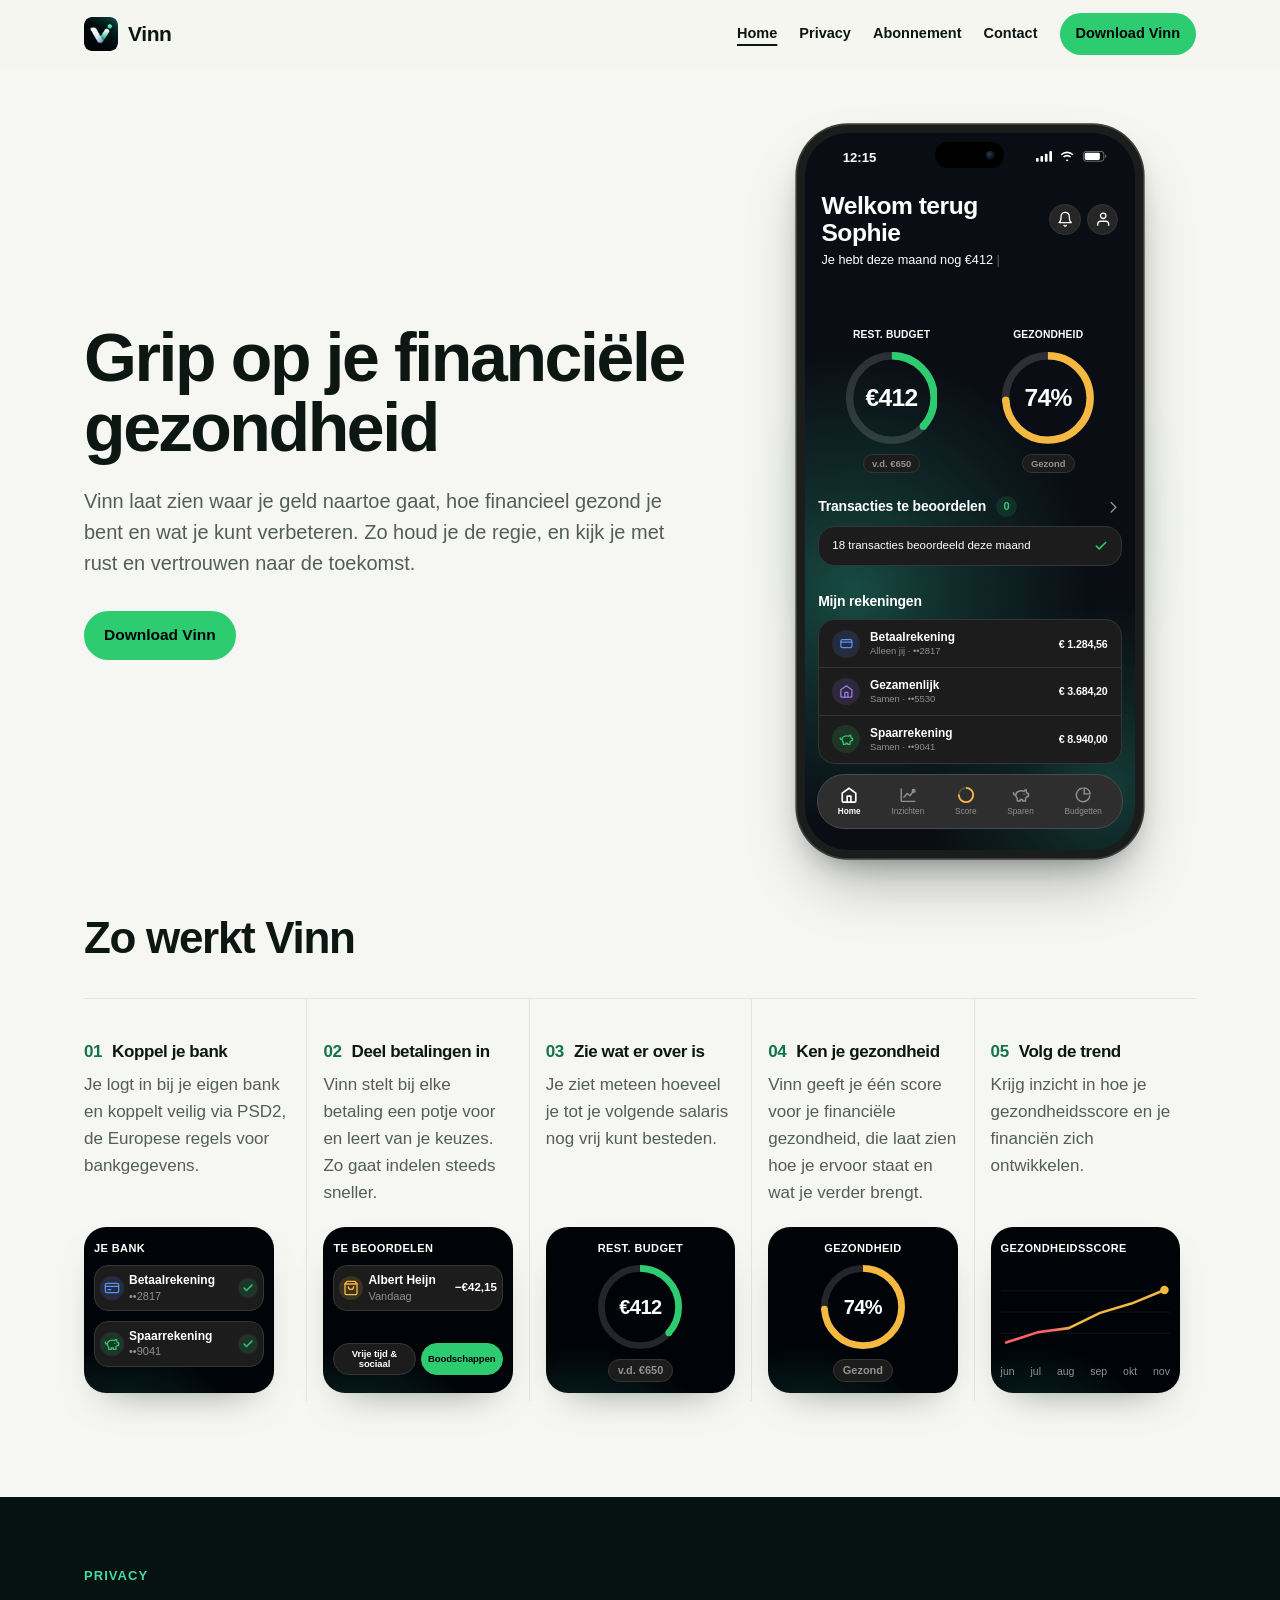
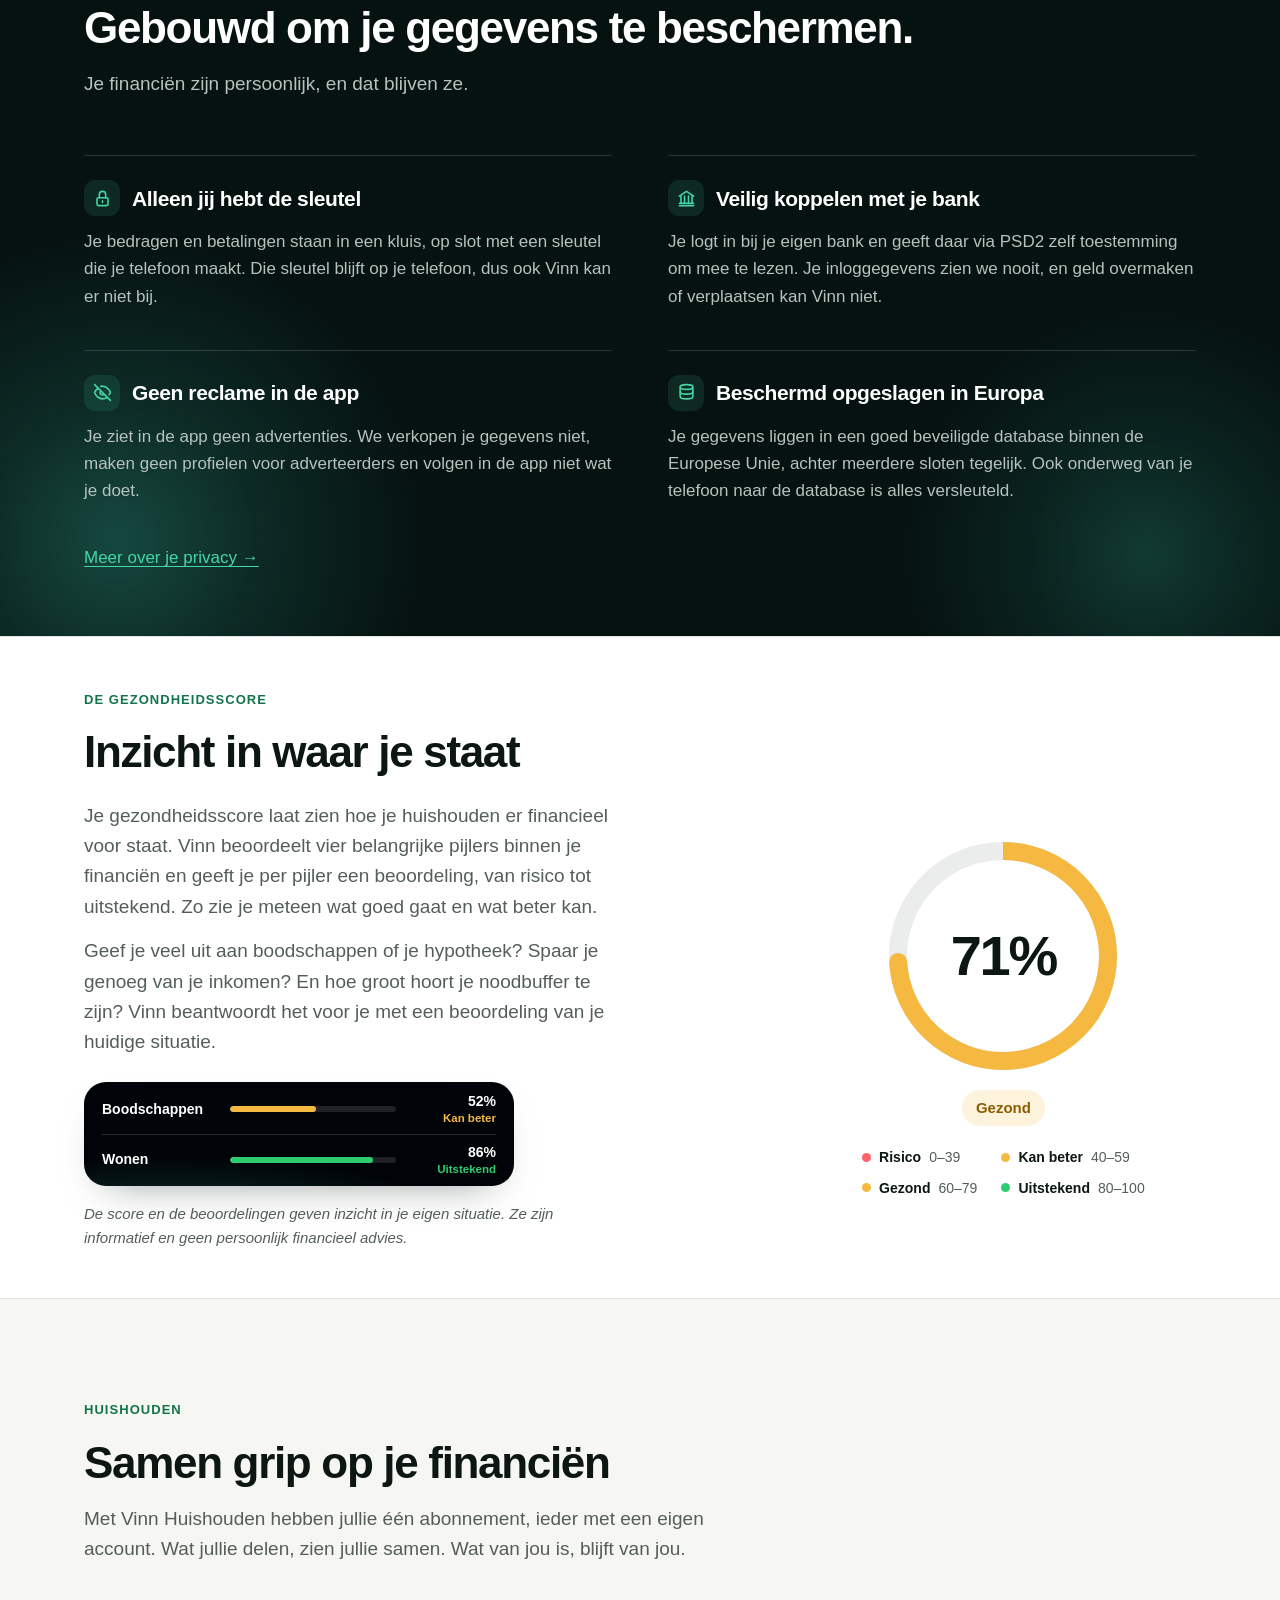
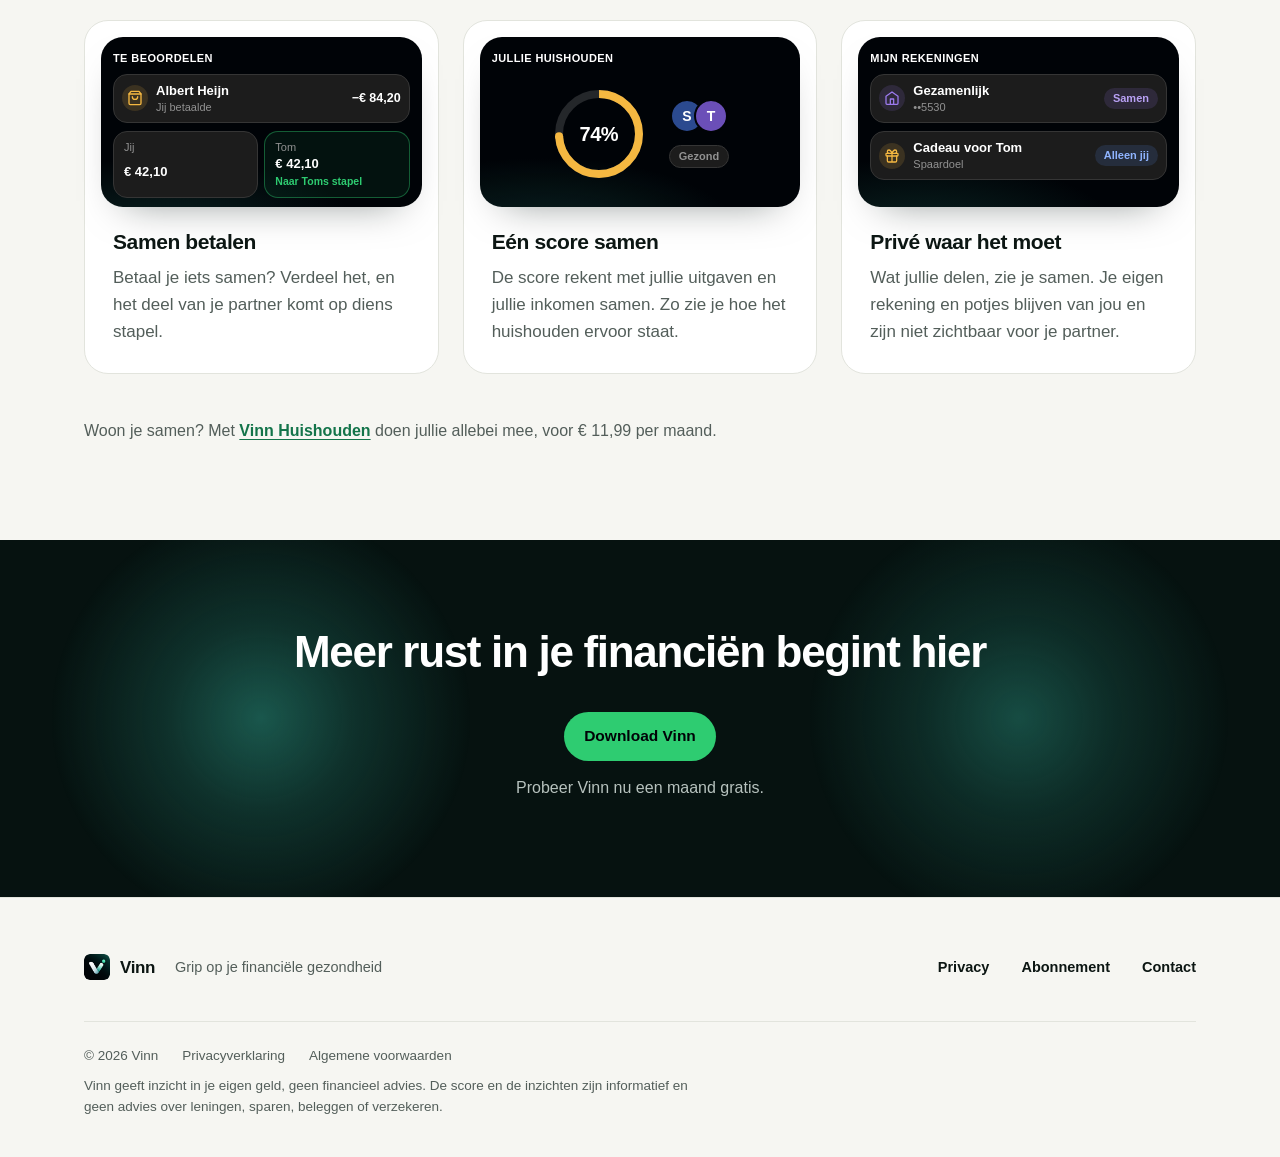
==== index.html @ 14339a65 "Abonnement: geen Voor jezelf meer; Met Vinn verwerkt in de punten eronder, alleen Met Vinn Huishoude" ====
<!doctype html>
<html lang="nl">
  <head>
    <meta charset="utf-8" />
    <meta name="viewport" content="width=device-width, initial-scale=1" />
    <title>Vinn – Financiële gezondheid</title>
    <meta
      name="description"
      content="Vinn leest je betalingen in, helpt je ze in te delen en geeft je huishouden een score van 0 tot 100."
    />
    <meta name="theme-color" content="#f6f6f2" />
    <link rel="icon" href="favicon.ico" sizes="48x48" />
    <link rel="icon" type="image/png" sizes="64x64" href="favicon.png" />
    <link rel="icon" type="image/png" sizes="192x192" href="favicon-rond-192.png" />
    <link rel="apple-touch-icon" href="icon.png" />
    <!-- Vóór de opmaak, zodat de kopbalk op de telefoon meteen goed staat (31-10-2026). -->
    <script>document.documentElement.classList.add('js');</script>
    <link rel="stylesheet" href="style.css?v=20261031ze" />
  </head>
  <body>
    <header class="kop">
      <div class="binnen">
        <a class="merk" href="index.html"><img src="favicon-192.png" alt="" />Vinn</a>
        <nav>
          <a href="index.html" aria-current="page">Home</a>
          <a href="veiligheid.html">Privacy</a>
          <a href="prijs.html">Abonnement</a>
          <a href="support.html">Contact</a>
          <a class="knop groen" href="prijs.html">Download<span class="breed"> Vinn</span></a>
          <button type="button" class="menuknop" aria-label="Menu" aria-expanded="false" aria-controls="uitklapmenu"><span></span><span></span><span></span></button>
        </nav>
      </div>
    </header>

    <main>
      <div class="opening">
        <div class="binnen">
          <div>
            <h1>Grip op je financiële gezondheid</h1>
            <p class="inleiding">
              Vinn laat zien waar je geld naartoe gaat, hoe financieel gezond je bent en wat je
              kunt verbeteren. Zo houd je de regie, en kijk je met rust en vertrouwen naar de
              toekomst.
            </p>
            <div class="knoppen">
              <!-- Naar Abonnement: daar kies je eerst, en opent de knop in de kaart het venster. -->
              <a class="knop groen" href="prijs.html">Download Vinn</a>
            </div>
          </div>

          <div class="toneel">
            <!-- Het startscherm van Vinn, nagemaakt met een verzonnen account. -->
            <div class="telefoon" role="img" aria-label="Het startscherm van Vinn, met voorbeeldbedragen">
              <div class="scherm" aria-hidden="true">
                <span class="gloed een"></span>
                <span class="gloed twee"></span>
                <div class="eiland"></div>
                <div class="statusbalk">
                  <span>12:15</span>
                  <span>
                    <svg viewBox="0 0 18 12"><g fill="#fff"><rect x="0" y="8" width="3" height="4" rx="1"/><rect x="5" y="5.5" width="3" height="6.5" rx="1"/><rect x="10" y="3" width="3" height="9" rx="1"/><rect x="15" y="0" width="3" height="12" rx="1"/></g></svg>
                    <svg viewBox="0 0 16 12"><path d="M8 2.5c2.3 0 4.4.9 6 2.4l1.2-1.3A10.4 10.4 0 0 0 8 .7 10.4 10.4 0 0 0 .8 3.6L2 4.9a8.6 8.6 0 0 1 6-2.4Zm0 3.6c1.3 0 2.5.5 3.4 1.3l1.2-1.3A6.7 6.7 0 0 0 8 4.3a6.7 6.7 0 0 0-4.6 1.8l1.2 1.3c.9-.8 2.1-1.3 3.4-1.3Zm0 3.5c-.6 0-1.2.2-1.6.6L8 11.8l1.6-1.6c-.4-.4-1-.6-1.6-.6Z" fill="#fff"/></svg>
                    <svg viewBox="0 0 27 12"><rect x=".5" y=".5" width="23" height="11" rx="3" fill="none" stroke="#ffffff73"/><rect x="2" y="2" width="17" height="8" rx="1.6" fill="#fff"/><path d="M25 4v4c.8-.3 1.3-1.1 1.3-2S25.8 4.3 25 4Z" fill="#ffffff73"/></svg>
                  </span>
                </div>

                <div class="app">
                  <div class="groet">
                    <h2>Welkom terug Sophie</h2>
                    <div class="rondknop">
                      <svg width="20" height="20" viewBox="0 0 24 24" fill="none" stroke="#fff" stroke-width="1.9" stroke-linecap="round" stroke-linejoin="round"><path d="M18 8a6 6 0 0 0-12 0c0 7-3 9-3 9h18s-3-2-3-9"/><path d="M13.7 21a2 2 0 0 1-3.4 0"/></svg>
                    </div>
                    <div class="rondknop">
                      <svg width="20" height="20" viewBox="0 0 24 24" fill="none" stroke="#fff" stroke-width="1.9" stroke-linecap="round" stroke-linejoin="round"><path d="M20 21v-2a4 4 0 0 0-4-4H8a4 4 0 0 0-4 4v2"/><circle cx="12" cy="7" r="4"/></svg>
                    </div>
                  </div>
                  <p class="groet-sub">
                    Je hebt deze maand nog €412 over van je vrij besteedbaar inkomen. Met 12 dagen
                    tot je nieuwe salaris is dat €34 per dag.
                  </p>

                  <div class="ringen">
                    <div class="ringvak">
                      <span class="kap">Rest. budget</span>
                      <div class="ring">
                        <svg width="112" height="112" viewBox="0 0 112 112"><circle cx="56" cy="56" r="51.5" fill="none" stroke="#ffffff24" stroke-width="9"/><circle cx="56" cy="56" r="51.5" fill="none" stroke="#2ECC71" stroke-width="9" stroke-linecap="butt" stroke-dasharray="118.4 400" transform="rotate(-90 56 56)"/><circle class="tip" cx="56" cy="56" r="51.5" fill="none" stroke="#2ECC71" stroke-width="9" stroke-linecap="round" stroke-dasharray="0 400" stroke-dashoffset="-118.4" transform="rotate(-90 56 56)"/></svg>
                        <span>€412</span>
                      </div>
                      <span class="pil">v.d. €650</span>
                    </div>
                    <div class="ringvak">
                      <span class="kap">Gezondheid</span>
                      <div class="ring">
                        <svg width="112" height="112" viewBox="0 0 112 112"><circle cx="56" cy="56" r="51.5" fill="none" stroke="#ffffff24" stroke-width="9"/><circle cx="56" cy="56" r="51.5" fill="none" stroke="#F5B841" stroke-width="9" stroke-linecap="butt" stroke-dasharray="239.5 400" transform="rotate(-90 56 56)"/><circle class="tip" cx="56" cy="56" r="51.5" fill="none" stroke="#F5B841" stroke-width="9" stroke-linecap="round" stroke-dasharray="0 400" stroke-dashoffset="-239.5" transform="rotate(-90 56 56)"/></svg>
                        <span>74%</span>
                      </div>
                      <span class="pil">Gezond</span>
                    </div>
                  </div>

                  <div class="blokkop">
                    Transacties te beoordelen <span class="teller">0</span>
                    <span class="vul"></span>
                    <svg width="20" height="20" viewBox="0 0 24 24" fill="none" stroke="#919191" stroke-width="2" stroke-linecap="round" stroke-linejoin="round"><path d="m9 5 7 7-7 7"/></svg>
                  </div>
                  <div class="appkaart zin">
                    18 transacties beoordeeld deze maand
                    <svg width="17" height="17" viewBox="0 0 24 24" fill="none" stroke="#2ECC71" stroke-width="2.6" stroke-linecap="round" stroke-linejoin="round"><path d="M20 6 9 17l-5-5"/></svg>
                  </div>

                  <div class="blokkop">Mijn rekeningen</div>
                  <div class="appkaart">
                    <div class="rekening">
                      <span class="ico" style="background: #5b92ff24">
                        <svg width="18" height="18" viewBox="0 0 24 24" fill="none" stroke="#5B92FF" stroke-width="2" stroke-linecap="round" stroke-linejoin="round"><rect x="3" y="6" width="18" height="13" rx="2.5"/><path d="M3 10h18"/></svg>
                      </span>
                      <span class="naam">Betaalrekening<small>Alleen jij · ••2817</small></span>
                      <b>€ 1.284,56</b>
                    </div>
                    <div class="rekening">
                      <span class="ico" style="background: #9d7bf024">
                        <svg width="18" height="18" viewBox="0 0 24 24" fill="none" stroke="#9D7BF0" stroke-width="2" stroke-linecap="round" stroke-linejoin="round"><path d="M3 9.5 12 3l9 6.5V20a1.5 1.5 0 0 1-1.5 1.5h-15A1.5 1.5 0 0 1 3 20z"/><path d="M9.5 21.5v-8h5v8"/></svg>
                      </span>
                      <span class="naam">Gezamenlijk<small>Samen · ••5530</small></span>
                      <b>€ 3.684,20</b>
                    </div>
                    <div class="rekening">
                      <span class="ico" style="background: #2ecc7124">
                        <svg width="18" height="18" viewBox="0 0 24 24" fill="none" stroke="#2ECC71" stroke-width="2" stroke-linecap="round" stroke-linejoin="round"><path d="M19 5c-1.5 0-2.8 1.4-3 2-3.5-1.5-11-.3-11 5 0 1.8 0 3 2 4.5V20h4v-2h3v2h4v-4c1-.5 1.7-1 2-2h2v-4h-2c0-1-.5-1.5-1-2V5z"/><path d="M2 9v1c0 1.1.9 2 2 2h1"/></svg>
                      </span>
                      <span class="naam">Spaarrekening<small>Samen · ••9041</small></span>
                      <b>€ 8.940,00</b>
                    </div>
                  </div>
                </div>

                <div class="tabbalk">
                  <span class="tab aan">
                    <svg width="22" height="22" viewBox="0 0 24 24" fill="none" stroke="#fff" stroke-width="2.2" stroke-linecap="round" stroke-linejoin="round"><path d="M3 9.5 12 3l9 6.5V20a1.5 1.5 0 0 1-1.5 1.5h-15A1.5 1.5 0 0 1 3 20z"/><path d="M9.5 21.5v-8h5v8"/></svg>
                    Home
                  </span>
                  <span class="tab">
                    <svg width="22" height="22" viewBox="0 0 24 24" fill="none" stroke="#919191" stroke-width="1.9" stroke-linecap="round" stroke-linejoin="round"><path d="M3 4v15.5a1 1 0 0 0 1 1h17"/><path d="m6.5 15 4.5-5 3.5 3 5-6.5"/><circle cx="19.5" cy="6.5" r="1.8"/></svg>
                    Inzichten
                  </span>
                  <span class="tab">
                    <svg width="22" height="22" viewBox="0 0 24 24"><circle cx="12" cy="12" r="9.5" fill="none" stroke="#919191" stroke-opacity=".35" stroke-width="2.4"/><circle cx="12" cy="12" r="9.5" fill="none" stroke="#F5B841" stroke-width="2.4" stroke-linecap="butt" stroke-dasharray="44.2 100" transform="rotate(-90 12 12)"/><circle class="tip" cx="12" cy="12" r="9.5" fill="none" stroke="#F5B841" stroke-width="2.4" stroke-linecap="round" stroke-dasharray="0 100" stroke-dashoffset="-44.2" transform="rotate(-90 12 12)"/></svg>
                    Score
                  </span>
                  <span class="tab">
                    <svg width="22" height="22" viewBox="0 0 24 24" fill="none" stroke="#919191" stroke-width="1.9" stroke-linecap="round" stroke-linejoin="round"><path d="M19 5c-1.5 0-2.8 1.4-3 2-3.5-1.5-11-.3-11 5 0 1.8 0 3 2 4.5V20h4v-2h3v2h4v-4c1-.5 1.7-1 2-2h2v-4h-2c0-1-.5-1.5-1-2V5z"/><path d="M2 9v1c0 1.1.9 2 2 2h1"/><path d="M16 11h.01"/></svg>
                    Sparen
                  </span>
                  <span class="tab">
                    <svg width="22" height="22" viewBox="0 0 24 24" fill="none" stroke="#919191" stroke-width="1.9" stroke-linecap="round" stroke-linejoin="round"><path d="M21 13.2A9 9 0 1 1 10.8 3"/><path d="M21.5 10.5A9.5 9.5 0 0 0 13.5 2.5v8z"/></svg>
                    Budgetten
                  </span>
                </div>
              </div>
            </div>
          </div>
        </div>
      </div>

      <section id="hoe">
        <div class="binnen">
          <div class="sectiekop">
            <h2>Zo werkt Vinn</h2>
          </div>
          <div class="stappen">
            <div class="stap">
              <h3><span class="nr">01</span>Koppel je bank</h3>
              <p>
                Je logt in bij je eigen bank en koppelt veilig via PSD2, de Europese regels voor
                bankgegevens.
              </p>
              <!-- Nagemaakt stukje van het koppelen: twee rekeningen die binnenkomen. -->
              <div class="mini" aria-hidden="true">
                <span class="mini-kop">Je bank</span>
                <div class="mini-betaling">
                  <span class="mini-ico" style="background: #5b92ff24"><svg width="16" height="16" viewBox="0 0 24 24" fill="none" stroke="#5B92FF" stroke-width="1.9" stroke-linecap="round" stroke-linejoin="round"><rect x="2" y="5" width="20" height="14" rx="2.5" /><path d="M2 9.5h20M6 14.5h4" /></svg></span>
                  <span class="mini-naam">Betaalrekening<small>••2817</small></span>
                  <span class="mini-status" title="Gekoppeld"><svg width="12" height="12" viewBox="0 0 24 24" fill="none" stroke="#2ECC71" stroke-width="3" stroke-linecap="round" stroke-linejoin="round"><path d="M20 6 9 17l-5-5" /></svg></span>
                </div>
                <div class="mini-betaling">
                  <span class="mini-ico" style="background: #2ecc7124"><svg width="16" height="16" viewBox="0 0 24 24" fill="none" stroke="#2ECC71" stroke-width="1.9" stroke-linecap="round" stroke-linejoin="round"><path d="M19 5c-1.5 0-2.8 1.4-3 2-3.5-1.5-11-.3-11 5 0 1.8 0 3 2 4.5V20h4v-2h3v2h4v-4c1-.5 1.7-1 2-2h2v-4h-2c0-1-.5-1.5-1-2V5z" /><path d="M2 9v1c0 1.1.9 2 2 2h1M16 11h.01" /></svg></span>
                  <span class="mini-naam">Spaarrekening<small>••9041</small></span>
                  <span class="mini-status" title="Gekoppeld"><svg width="12" height="12" viewBox="0 0 24 24" fill="none" stroke="#2ECC71" stroke-width="3" stroke-linecap="round" stroke-linejoin="round"><path d="M20 6 9 17l-5-5" /></svg></span>
                </div>
              </div>
            </div>
            <div class="stap">
              <h3><span class="nr">02</span>Deel betalingen in</h3>
              <p>
                Vinn stelt bij elke betaling een potje voor en leert van je keuzes. Zo gaat indelen
                steeds sneller.
              </p>
              <!-- Nagemaakt stukje van het beoordelen: een betaling met het voorgestelde potje. -->
              <div class="mini" aria-hidden="true">
                <span class="mini-kop">Te beoordelen</span>
                <div class="mini-betaling">
                  <span class="mini-ico" style="background: #f5b84124">
                    <svg width="16" height="16" viewBox="0 0 24 24" fill="none" stroke="#F5B841" stroke-width="2" stroke-linecap="round" stroke-linejoin="round"><path d="M6 2 3 6v14a2 2 0 0 0 2 2h14a2 2 0 0 0 2-2V6l-3-4z" /><path d="M3 6h18M16 10a4 4 0 0 1-8 0" /></svg>
                  </span>
                  <span class="mini-naam">Albert Heijn<small>Vandaag</small></span>
                  <b>−€42,15</b>
                </div>
                <div class="mini-potjes">
                  <span>Vrije tijd &amp; sociaal</span>
                  <span class="gekozen">Boodschappen</span>
                </div>
              </div>
            </div>
            <div class="stap">
              <h3><span class="nr">03</span>Zie wat er over is</h3>
              <p>
                Je ziet meteen hoeveel je tot je volgende salaris nog vrij kunt besteden.
              </p>
              <!-- Nagemaakt stukje van Home: het rondje met wat er deze maand over is. -->
              <div class="mini mini-midden" aria-hidden="true">
                <span class="mini-kop">Rest. budget</span>
                <div class="mini-ring">
                  <svg width="96" height="96" viewBox="0 0 112 112"><circle cx="56" cy="56" r="51.5" fill="none" stroke="#ffffff24" stroke-width="9" /><circle cx="56" cy="56" r="51.5" fill="none" stroke="#2ECC71" stroke-width="9" stroke-linecap="butt" stroke-dasharray="118.4 400" transform="rotate(-90 56 56)" /><circle class="tip" cx="56" cy="56" r="51.5" fill="none" stroke="#2ECC71" stroke-width="9" stroke-linecap="round" stroke-dasharray="0 400" stroke-dashoffset="-118.4" transform="rotate(-90 56 56)" /></svg>
                  <span>€412</span>
                </div>
                <span class="mini-pil">v.d. €650</span>
              </div>
            </div>
            <div class="stap">
              <h3><span class="nr">04</span>Ken je gezondheid</h3>
              <p>
                Vinn geeft je één score voor je financiële gezondheid, die laat zien hoe je ervoor
                staat en wat je verder brengt.
              </p>
              <!-- Nagemaakt stukje van Home: het rondje met de gezondheidsscore. -->
              <div class="mini mini-midden" aria-hidden="true">
                <span class="mini-kop">Gezondheid</span>
                <div class="mini-ring">
                  <svg width="96" height="96" viewBox="0 0 112 112"><circle cx="56" cy="56" r="51.5" fill="none" stroke="#ffffff24" stroke-width="9" /><circle cx="56" cy="56" r="51.5" fill="none" stroke="#F5B841" stroke-width="9" stroke-linecap="butt" stroke-dasharray="239.5 400" transform="rotate(-90 56 56)" /><circle class="tip" cx="56" cy="56" r="51.5" fill="none" stroke="#F5B841" stroke-width="9" stroke-linecap="round" stroke-dasharray="0 400" stroke-dashoffset="-239.5" transform="rotate(-90 56 56)" /></svg>
                  <span>74%</span>
                </div>
                <span class="mini-pil">Gezond</span>
              </div>
            </div>
            <div class="stap">
              <h3><span class="nr">05</span>Volg de trend</h3>
              <p>
                Krijg inzicht in hoe je gezondheidsscore en je financiën zich ontwikkelen.
              </p>
              <!-- Nagemaakt stukje van Inzichten: de score die maand na maand stijgt. -->
              <div class="mini" aria-hidden="true">
                <span class="mini-kop">Gezondheidsscore</span>
                <svg class="mini-lijn" viewBox="0 0 200 100" aria-hidden="true">
                  <!-- Rood (onder de 40) in juni en juli, vanaf augustus geel, zoals de kleuren van de score in de app. -->
                  <defs>
                    <linearGradient id="scorelijn" gradientUnits="userSpaceOnUse" x1="0" y1="0" x2="200" y2="0">
                      <stop offset="0" stop-color="#FF6369" />
                      <stop offset="0.3" stop-color="#FF6369" />
                      <stop offset="0.42" stop-color="#F5B841" />
                      <stop offset="1" stop-color="#F5B841" />
                    </linearGradient>
                  </defs>
                  <path d="M0 25H200M0 50H200M0 75H200" stroke="#ffffff14" stroke-width="1" />
                  <path d="M6 86 L43 74 L80 69 L117 51 L154 40 L193 24" fill="none" stroke="url(#scorelijn)" stroke-width="3" stroke-linecap="round" stroke-linejoin="round" />
                  <circle class="knipper" cx="193" cy="24" r="5" fill="#F5B841" />
                </svg>
                <div class="mini-maanden"><span>jun</span><span>jul</span><span>aug</span><span>sep</span><span>okt</span><span>nov</span></div>
              </div>
            </div>
          </div>
        </div>
      </section>

      <section class="donker" id="privacy">
        <span class="gloed band-een" aria-hidden="true"></span>
        <span class="gloed band-twee" aria-hidden="true"></span>
        <div class="binnen">
          <div class="sectiekop">
            <span class="label">Privacy</span>
            <h2>Gebouwd om je gegevens te beschermen.</h2>
            <p>Je financiën zijn persoonlijk, en dat blijven ze.</p>
          </div>
          <div class="beloftes">
            <div>
              <span class="icoon" aria-hidden="true"><svg width="22" height="22" viewBox="0 0 24 24" fill="none" stroke="currentColor" stroke-width="2" stroke-linecap="round" stroke-linejoin="round"><rect x="5" y="11" width="14" height="10" rx="2" /><path d="M8 11V7a4 4 0 0 1 8 0v4" /><path d="M12 15v2" /></svg></span>
              <h3>Alleen jij hebt de sleutel</h3>
              <p>
                Je bedragen en betalingen staan in een kluis, op slot met een sleutel die je
                telefoon maakt. Die sleutel blijft op je telefoon, dus ook Vinn kan er niet bij.
              </p>
              <p class="kort">Vinn kan je gegevens niet inzien.</p>
            </div>
            <div>
              <span class="icoon" aria-hidden="true"><svg width="22" height="22" viewBox="0 0 24 24" fill="none" stroke="currentColor" stroke-width="2" stroke-linecap="round" stroke-linejoin="round"><path d="m3 9 9-6 9 6" /><path d="M5 9v9M9.5 9v9M14.5 9v9M19 9v9" /><path d="M3 21h18M3 18h18" /></svg></span>
              <h3>Veilig koppelen met je bank</h3>
              <p>
                Je logt in bij je eigen bank en geeft daar via PSD2 zelf toestemming om mee te lezen.
                Je inloggegevens zien we nooit, en geld overmaken of verplaatsen kan Vinn niet.
              </p>
              <p class="kort">Alleen meelezen. Geld overmaken kan niet.</p>
            </div>
            <div>
              <span class="icoon" aria-hidden="true"><svg width="22" height="22" viewBox="0 0 24 24" fill="none" stroke="currentColor" stroke-width="2" stroke-linecap="round" stroke-linejoin="round"><path d="M9.9 4.24A9 9 0 0 1 12 4c7 0 10 8 10 8a13 13 0 0 1-1.67 2.68M6.61 6.61A13.5 13.5 0 0 0 2 12s3 8 10 8a9.7 9.7 0 0 0 5.39-1.61" /><path d="M14.12 14.12a3 3 0 1 1-4.24-4.24M2 2l20 20" /></svg></span>
              <h3>Geen reclame in de app</h3>
              <p>
                Je ziet in de app geen advertenties. We verkopen je gegevens niet, maken geen
                profielen voor adverteerders en volgen in de app niet wat je doet.
              </p>
              <p class="kort">We verkopen je gegevens niet.</p>
            </div>
            <div>
              <span class="icoon" aria-hidden="true"><svg width="22" height="22" viewBox="0 0 24 24" fill="none" stroke="currentColor" stroke-width="2" stroke-linecap="round" stroke-linejoin="round"><ellipse cx="12" cy="5" rx="8" ry="3" /><path d="M4 5v6c0 1.66 3.58 3 8 3s8-1.34 8-3V5" /><path d="M4 11v6c0 1.66 3.58 3 8 3s8-1.34 8-3v-6" /></svg></span>
              <h3>Beschermd <span class="niet-mobiel">opgeslagen </span>in Europa</h3>
              <p>
                Je gegevens liggen in een goed beveiligde database binnen de Europese Unie, achter
                meerdere sloten tegelijk. Ook onderweg van je telefoon naar de database is alles
                versleuteld.
              </p>
              <p class="kort">Versleuteld, achter meerdere sloten.</p>
            </div>
          </div>
          <p style="margin: 40px 0 0">
            <a href="veiligheid.html">Meer over je privacy →</a>
          </p>
        </div>
      </section>

      <section class="score" id="score">
        <div class="binnen tweeluik">
          <div class="sectiekop">
            <span class="label">De gezondheidsscore</span>
            <h2>Inzicht in waar je staat</h2>
            <p class="kort">
              Je gezondheidsscore laat zien hoe je huishouden er financieel voor staat. Vinn
              beoordeelt vier pijlers, van risico tot uitstekend.
            </p>
            <p class="lang">
              Je gezondheidsscore laat zien hoe je huishouden er financieel voor staat. Vinn
              beoordeelt vier belangrijke pijlers binnen je financiën en geeft je per pijler een
              beoordeling, van risico tot uitstekend. Zo zie je meteen wat goed gaat en wat beter
              kan.
            </p>
            <p class="lang">
              Geef je veel uit aan boodschappen of je hypotheek? Spaar je genoeg van je inkomen?
              En hoe groot hoort je noodbuffer te zijn? Vinn beantwoordt het voor je met een beoordeling
              van je huidige situatie.
            </p>
            <!-- Nagemaakt stukje van de app: twee uitgavenposten met hun eigen beoordeling. -->
            <div class="mini beoordeelkaart" aria-hidden="true">
              <div class="beoordeling">
                <span class="beoordeling-naam">Boodschappen</span>
                <span class="beoordeling-balk"><em style="width: 52%; background: #F5B841"></em></span>
                <span class="beoordeling-cijfer"><b>52%</b><small style="color: #F5B841">Kan beter</small></span>
              </div>
              <div class="beoordeling">
                <span class="beoordeling-naam">Wonen</span>
                <span class="beoordeling-balk"><em style="width: 86%; background: #2ECC71"></em></span>
                <span class="beoordeling-cijfer"><b>86%</b><small style="color: #2ECC71">Uitstekend</small></span>
              </div>
            </div>
            <p class="kanttekening kort">
              De score is informatief en geen persoonlijk financieel advies.
            </p>
            <p class="kanttekening lang">
              De score en de beoordelingen geven inzicht in je eigen situatie. Ze zijn informatief
              en geen persoonlijk financieel advies.
            </p>
          </div>
          <div class="schaal" role="img" aria-label="Een score van 74 van de 100: gezond">
            <div class="scorering">
              <svg viewBox="0 0 240 240" aria-hidden="true">
                <circle class="spoor" cx="120" cy="120" r="105" />
                <circle class="boog" cx="120" cy="120" r="105" transform="rotate(-90 120 120)" />
                <circle class="boog tip" cx="120" cy="120" r="105" transform="rotate(-90 120 120)" />
              </svg>
              <span class="ringgetal"><b>74</b>%</span>
            </div>
            <span class="ringlabel">Gezond</span>
            <ul class="banden" aria-label="Wat de score betekent">
              <li><i style="background: var(--rood)"></i>Risico <span>0–39</span></li>
              <li><i style="background: var(--amber)"></i>Kan beter <span>40–59</span></li>
              <li><i style="background: var(--amber)"></i>Gezond <span>60–79</span></li>
              <li><i style="background: var(--groen-licht)"></i>Uitstekend <span>80–100</span></li>
            </ul>
          </div>
        </div>
      </section>

      <section id="samen">
        <div class="binnen">
          <div class="sectiekop">
            <span class="label">Huishouden</span>
            <h2>Samen grip op je financiën</h2>
            <p>
              Met Vinn Huishouden hebben jullie één abonnement, ieder met een eigen account.<span class="niet-mobiel"> Wat
              jullie delen, zien jullie samen. Wat van jou is, blijft van jou.</span>
            </p>
          </div>
          <div class="samen-raster">
            <div class="zij met-mini">
              <!-- Nagemaakt: een betaling die je deels voor je partner deed. -->
              <div class="mini" aria-hidden="true">
                <span class="mini-kop">Te beoordelen</span>
                  <div class="mini-betaling">
                    <span class="mini-ico" style="background: #f5b84124"><svg width="16" height="16" viewBox="0 0 24 24" fill="none" stroke="#F5B841" stroke-width="2" stroke-linecap="round" stroke-linejoin="round"><path d="M6 2 3 6v14a2 2 0 0 0 2 2h14a2 2 0 0 0 2-2V6l-3-4z" /><path d="M3 6h18M16 10a4 4 0 0 1-8 0" /></svg></span>
                    <span class="mini-naam">Albert Heijn<small>Jij betaalde</small></span>
                    <b>−€ 84,20</b>
                  </div>
                <div class="verdeling">
                  <span><i>Jij</i><b>€ 42,10</b></span>
                  <span class="ander"><i>Tom</i><b>€ 42,10</b><small>Naar Toms stapel</small></span>
                </div>
              </div>
              <h3>Samen betalen</h3>
              <p>
                Betaal je iets samen? Verdeel het, en het deel van je partner komt op diens stapel.
              </p>
            </div>
            <div class="zij met-mini">
              <!-- Nagemaakt: de score van het huishouden, met de maanden en het inkomen van allebei. -->
              <div class="mini samenscore" aria-hidden="true">
                <span class="mini-kop">Jullie huishouden</span>
                <div class="samenscore-rij">
                  <div class="mini-ring">
                    <svg width="96" height="96" viewBox="0 0 96 96"><circle cx="48" cy="48" r="40" fill="none" stroke="#ffffff24" stroke-width="8" /><circle cx="48" cy="48" r="40" fill="none" stroke="#F5B841" stroke-width="8" stroke-linecap="butt" stroke-dasharray="186.0 251.3" transform="rotate(-90 48 48)" /><circle cx="48" cy="48" r="40" fill="none" stroke="#F5B841" stroke-width="8" stroke-linecap="round" stroke-dasharray="0 251.3" stroke-dashoffset="-186.0" transform="rotate(-90 48 48)" /></svg>
                    <span>74%</span>
                  </div>
                  <div class="samenscore-rechts">
                    <div class="avatars"><span>S</span><span>T</span></div>
                    <span class="mini-pil">Gezond</span>
                  </div>
                </div>
              </div>
              <h3>Eén score samen</h3>
              <p>
                De score rekent met jullie uitgaven en jullie inkomen samen. Zo zie je hoe het
                huishouden ervoor staat.
              </p>
            </div>
            <div class="zij met-mini">
              <!-- Nagemaakt: wat gedeeld is en wat van jou alleen. -->
              <div class="mini" aria-hidden="true">
                <span class="mini-kop">Mijn rekeningen</span>
                  <div class="mini-betaling">
                    <span class="mini-ico" style="background: #9d7bf024"><svg width="16" height="16" viewBox="0 0 24 24" fill="none" stroke="#9D7BF0" stroke-width="1.9" stroke-linecap="round" stroke-linejoin="round"><path d="M3 9.5 12 3l9 6.5V20a1.5 1.5 0 0 1-1.5 1.5h-15A1.5 1.5 0 0 1 3 20z" /><path d="M9.5 21.5v-8h5v8" /></svg></span>
                    <span class="mini-naam">Gezamenlijk<small>••5530</small></span>
                    <span class="deeltag samen">Samen</span>
                  </div>
                  <div class="mini-betaling">
                    <span class="mini-ico" style="background: #f5b84124"><svg width="16" height="16" viewBox="0 0 24 24" fill="none" stroke="#F5B841" stroke-width="1.9" stroke-linecap="round" stroke-linejoin="round"><rect x="3" y="8" width="18" height="4" rx="1" /><path d="M12 8v13M19 12v7a2 2 0 0 1-2 2H7a2 2 0 0 1-2-2v-7M7.5 8a2.5 2.5 0 0 1 0-5C10 3 12 8 12 8s2-5 4.5-5a2.5 2.5 0 0 1 0 5" /></svg></span>
                    <span class="mini-naam">Cadeau voor Tom<small>Spaardoel</small></span>
                    <span class="deeltag alleen">Alleen jij</span>
                  </div>
              </div>
              <h3>Privé waar het moet</h3>
              <p>
                Wat jullie delen, zie je samen. Je eigen rekening en potjes blijven van jou en zijn
                niet zichtbaar voor je partner.
              </p>
            </div>
          </div>
          <p class="verder">
            Woon je samen? Met <a href="prijs.html?abonnement=huishouden">Vinn Huishouden</a> doen jullie allebei mee,
            voor € 11,99 per maand.
          </p>
        </div>
      </section>

      <!-- Afsluiting: wie tot hier las, kan meteen beginnen. -->
      <section class="slot donker">
        <span class="gloed band-een" aria-hidden="true"></span>
        <span class="gloed band-twee" aria-hidden="true"></span>
        <div class="binnen">
          <h2>Meer rust in je financiën begint hier</h2>
          <a class="knop groen" href="prijs.html">Download Vinn</a>
          <p class="onder-knop">Probeer Vinn nu een maand gratis.</p>
        </div>
      </section>

    </main>

    <footer class="voet">
      <div class="binnen voet-boven">
        <div class="voet-merk">
          <span class="merk"><img src="favicon-192.png" alt="" />Vinn</span>
          <span>Grip op je financiële gezondheid</span>
          <!-- Zodra de app in de App Store staat: hier de officiële knop "Download in de App
               Store" van Apple, met de link naar Vinn. -->
        </div>
        <nav aria-label="Voet">
          <a href="veiligheid.html">Privacy</a>
          <a href="prijs.html">Abonnement</a>
          <a href="support.html">Contact</a>
        </nav>
      </div>
      <div class="binnen voet-onder">
        <div class="voet-gegevens">
          <span>© 2026 Vinn</span>
          <!-- Wettelijk verplicht zodra Vinn bij de KvK staat ingeschreven: de bedrijfsnaam, het
               KvK-nummer en de vestigingsplaats (en het btw-nummer). Vervangen vóór de livegang. -->
          <a href="privacy.html">Privacyverklaring</a>
          <a href="voorwaarden.html">Algemene voorwaarden</a>
          <a href="#" data-cookie-instellingen>Cookie-instellingen</a>
        </div>
        <p class="voetnoot">
          Vinn geeft inzicht in je eigen geld, geen financieel advies. De score en de inzichten
          zijn informatief en geen advies over leningen, sparen, beleggen of verzekeren.
        </p>
      </div>
    </footer>


    <script>
      // De telefoon bovenaan gaat open zoals de app: de begroeting typt zich uit, en de twee
      // rondjes lopen vol. De snelheden van de app (TypedText: 30 ms per teken, de tweede regel
      // na de eerste plus 280 ms; ProgressRing: 900 ms, ease-out). De tweede regel staat in de
      // app op 17 ms, maar op een telefoon kost elke stap meer dan dat; 30 ms ziet er hetzelfde
      // uit (Wouter, 26-10-2026: "minder snel, zelfde snelheid als de app"). De rest van
      // de regel staat er al onzichtbaar, zodat er niets verspringt terwijl hij typt.
      const app = document.querySelector('.telefoon .app');
      if (app && !matchMedia('(prefers-reduced-motion: reduce)').matches) {
        // Op het ritme van het scherm (requestAnimationFrame) en niet met een timer per teken
        // (31-10-2026, Wouter: "niet helemaal soepel"). Een rij timers loopt op een telefoon uit:
        // gemeten met een vertraagde processor gemiddeld 38 in plaats van 30 ms per teken, en
        // soms een gat van bijna 300 ms. Nu rekent elk beeld uit hoeveel tekens er op dit moment
        // horen te staan, en wordt de tekst alleen aangeraakt als dat aantal verandert.
        const typ = (el, snelheid, wacht) => {
          const tekst = el.textContent.replace(/\s+/g, ' ').trim();
          el.innerHTML = '<span></span><span class="cursor">|</span><span class="nog"></span>';
          const [klaar, cursor, nog] = el.children;
          nog.textContent = tekst;
          cursor.hidden = true;
          let getoond = 0;
          let start = null;
          const beeld = (nu) => {
            if (start === null) start = nu + wacht;
            const n = Math.max(0, Math.min(tekst.length, Math.floor((nu - start) / snelheid) + 1));
            if (n !== getoond) {
              getoond = n;
              klaar.textContent = tekst.slice(0, n);
              nog.textContent = tekst.slice(n);
              cursor.hidden = n === 0 || n >= tekst.length;
            }
            if (n < tekst.length) requestAnimationFrame(beeld);
          };
          requestAnimationFrame(beeld);
        };
        const kop = app.querySelector('.groet h2');
        const sub = app.querySelector('.groet-sub');
        const begin = 450;
        if (kop) typ(kop, 30, begin);
        if (sub && kop) typ(sub, 30, begin + kop.textContent.trim().length * 30 + 280);

        const bogen = [...app.querySelectorAll('.ring circle[stroke-dasharray]:not(.tip)')];
        const tips = bogen.map((boog) => boog.nextElementSibling);
        const doelen = bogen.map((boog) => parseFloat(boog.getAttribute('stroke-dasharray')));
        [...bogen, ...tips].forEach((boog) => (boog.style.opacity = '0'));
        setTimeout(() => {
          const start = performance.now();
          const teken = (nu) => {
            // Het tijdstempel van het eerste beeld kan net vóór \`start\` liggen; een negatieve
            // waarde gaf een ongeldige streep, en dan tekent de browser een vol rondje.
            const t = Math.min(Math.max((nu - start) / 900, 0), 1);
            const v = 1 - Math.pow(1 - t, 3);
            bogen.forEach((boog, i) => {
              const lengte = (doelen[i] * v).toFixed(1);
              boog.style.opacity = '1';
              boog.setAttribute('stroke-dasharray', `${lengte} 400`);
              tips[i].style.opacity = '1';
              tips[i].setAttribute('stroke-dashoffset', `-${lengte}`);
            });
            if (t < 1) requestAnimationFrame(teken);
          };
          requestAnimationFrame(teken);
        }, begin);
      }

      // De scorering draait van 0 naar 74% zodra hij in beeld komt. Zonder script, of met
      // "beweging verminderen", staat hij meteen op 74%.
      const schaal = document.querySelector('.schaal');
      const getal = schaal && schaal.querySelector('.ringgetal b');
      const rustig = matchMedia('(prefers-reduced-motion: reduce)').matches;
      if (schaal && getal && 'IntersectionObserver' in window && !rustig) {
        const doel = 74;
        const duur = 1600;
        schaal.classList.add('wacht');
        getal.textContent = '0';
        const kijker = new IntersectionObserver(
          (items) => {
            if (!items.some((item) => item.isIntersecting)) return;
            kijker.disconnect();
            requestAnimationFrame(() => schaal.classList.remove('wacht'));
            const start = performance.now();
            const stap = (nu) => {
              const t = Math.min(1, (nu - start) / duur);
              const zacht = 1 - Math.pow(1 - t, 3);
              getal.textContent = String(Math.round(doel * zacht));
              if (t < 1) requestAnimationFrame(stap);
            };
            requestAnimationFrame(stap);
          },
          { threshold: 0.5 },
        );
        kijker.observe(schaal);
      }

      const kop = document.querySelector('.kop');
      const zet = () => kop.classList.toggle('gescrold', window.scrollY > 8);
      addEventListener('scroll', zet, { passive: true });
      zet();

      // Elke pagina begint bovenaan, ook als de browser of het voorbeeld de vorige plek onthoudt
      // (Wouter, 27-10-2026). scrollIntoView schuift ook een omringend venster mee.
      if ('scrollRestoration' in history) history.scrollRestoration = 'manual';
      addEventListener('pageshow', () => {
        if (!location.hash) document.documentElement.scrollIntoView({ block: 'start', behavior: 'instant' });
      });
    </script>
    <script src="veeg.js?v=20261031m"></script>
    <script src="menu.js?v=20261031o"></script>
    <script src="cookies.js"></script>
    <!-- Bezoekers tellen zonder cookies en zonder IP-adressen (GoatCounter, 28-10-2026). -->
    <script data-goatcounter="https://meetvinn.goatcounter.com/count" async src="https://gc.zgo.at/count.js"></script>
  </body>
</html>
---- style.css ----
:root {
  --bg: #f6f6f2;
  --vlak: #ffffff;
  --vlak-zacht: #eeefe9;
  --rand: #e2e4dd;
  --tekst: #0c1613;
  --zacht: #535e5a;
  --inkt: #061210;
  --inkt-vlak: #0e1c19;
  --groen: #13744a;
  --groen-licht: #2ecc71;
  --mint: #44d6a5;
  --rood: #ff6369;
  --amber: #f5b841;
  --breed: 1160px;
  --smal: 780px;
  color-scheme: light;
}

* {
  box-sizing: border-box;
}

html {
  scroll-behavior: smooth;
}

body {
  margin: 0;
  overflow-x: hidden;
  background: var(--bg);
  color: var(--tekst);
  font-family: -apple-system, BlinkMacSystemFont, 'Segoe UI', Roboto, Helvetica, Arial, sans-serif;
  font-size: 17px;
  line-height: 1.6;
  -webkit-text-size-adjust: 100%;
  -webkit-font-smoothing: antialiased;
}

a {
  color: var(--groen);
  text-underline-offset: 3px;
}

.binnen {
  max-width: var(--breed);
  margin: 0 auto;
  padding: 0 24px;
}

/* ---------- Kop ---------- */

.kop {
  position: sticky;
  top: 0;
  z-index: 10;
  background: color-mix(in srgb, var(--bg) 86%, transparent);
  backdrop-filter: saturate(160%) blur(14px);
  -webkit-backdrop-filter: saturate(160%) blur(14px);
  border-bottom: 1px solid transparent;
}

.kop.gescrold {
  border-bottom-color: var(--rand);
}

.kop .binnen {
  display: flex;
  align-items: center;
  height: 68px;
  gap: 28px;
}

.merk {
  display: flex;
  align-items: center;
  gap: 10px;
  color: var(--tekst);
  text-decoration: none;
  font-weight: 750;
  font-size: 21px;
  letter-spacing: -0.4px;
}

.merk img {
  width: 34px;
  height: 34px;
  border-radius: 22.5%;
}

.kop nav {
  display: flex;
  align-items: center;
  gap: 22px;
  margin-left: auto;
  font-size: 14.5px;
}

/* Zelfde dikte en grootte als de links onderaan de pagina (Wouter, 26-10-2026). */
.kop nav a {
  color: var(--tekst);
  text-decoration: none;
  font-weight: 600;
}

.kop nav a:hover {
  opacity: 0.7;
}

/* De downloadknop in de menubalk is een link, maar geen tabje. */
.kop nav a.knop {
  font-weight: 650;
  color: #000307;
  opacity: 1;
}

/* Alle tabjes zwart; het tabje van de pagina waar je bent, krijgt een streepje eronder. */
.kop nav a[aria-current='page'] {
  text-decoration: underline;
  text-decoration-thickness: 2px;
  text-underline-offset: 6px;
}

.knop {
  display: inline-flex;
  align-items: center;
  gap: 8px;
  padding: 12px 20px;
  border-radius: 999px;
  background: var(--inkt);
  color: #fff;
  font-weight: 650;
  font-size: 15.5px;
  text-decoration: none;
  transition: transform 0.15s ease;
}

button.knop {
  border: 0;
  font: inherit;
  font-weight: 650;
  font-size: 15.5px;
  cursor: pointer;
}

.knop:focus-visible {
  outline: 3px solid var(--groen-licht);
  outline-offset: 3px;
}

.knop:hover {
  transform: translateY(-1px);
}

/* Het groen van de app (theme.green), met donkere tekst zoals op de groene knoppen daar. */
.knop.groen {
  background: #2ecc71;
  color: #000307;
}

.knop.licht {
  background: transparent;
  color: var(--tekst);
  box-shadow: inset 0 0 0 1.5px var(--rand);
}

.kop .knop {
  padding: 9px 16px;
  font-size: 14.5px;
  white-space: nowrap;
  /* "Vinn" is een los stuk, zodat het op de telefoon kan wegvallen. Een spatie aan het begin
     van zo'n stuk telt niet mee, dus de woordafstand komt van .breed zelf. */
  gap: 0;
}

.kop .breed {
  margin-left: 0.28em;
}

/* ---------- Opening ---------- */

/* Alleen opzij afsnijden: naar beneden mag de schaduw van de telefoon doorlopen over
   "Zo werkt Vinn" heen, in plaats van recht afgekapt te worden. */
.opening {
  position: relative;
  padding: 56px 0 48px;
  overflow-x: clip;
  overflow-y: visible;
}


.opening .binnen {
  display: grid;
  grid-template-columns: minmax(0, 1.15fr) minmax(0, 0.85fr);
  align-items: center;
  gap: 48px;
}

.label {
  display: inline-block;
  font-size: 13px;
  font-weight: 700;
  letter-spacing: 0.08em;
  text-transform: uppercase;
  color: var(--groen);
  margin-bottom: 18px;
}

h1 {
  font-size: clamp(40px, 5.6vw, 68px);
  line-height: 1.02;
  letter-spacing: -0.035em;
  font-weight: 780;
  margin: 0 0 24px;
}

/* De groene stip uit het logo, als punt achter de kop; iets groener dan in icon.png,
   zodat hij op de lichte achtergrond niet naar mint neigt. */
.stip {
  display: inline-block;
  width: 0.2em;
  height: 0.2em;
  margin-left: 0.07em;
  border-radius: 50%;
  background: linear-gradient(180deg, #24d865, #14a849);
  box-shadow: 0 0 0.18em #14a84955;
}

.inleiding {
  font-size: 20px;
  line-height: 1.55;
  color: var(--zacht);
  max-width: 34em;
  margin: 0 0 32px;
}

.knoppen {
  display: flex;
  flex-wrap: wrap;
  gap: 12px;
}

.kleintje {
  font-size: 14px;
  color: var(--zacht);
  margin-top: 18px;
}

.toneel {
  position: relative;
  display: flex;
  justify-content: center;
}

.toneel::before {
  content: '';
  position: absolute;
  inset: 8% -20% 0;
  background: radial-gradient(closest-side, #44d6a533, transparent 70%);
  z-index: 0;
}

/* ---------- Telefoon (nagemaakt startscherm, nepaccount) ---------- */

.telefoon {
  position: relative;
  z-index: 1;
  zoom: 0.82;
  /* iPhone 18 Pro (31-10-2026): een scherm van 402 × 874 punten, plus de rand van 10. Was
     390 × 844, de maat van een oudere iPhone. */
  width: 422px;
  padding: 10px;
  border-radius: 62px;
  background: #1a1d1c;
  box-shadow:
    0 0 0 2px #3a3f3d,
    0 40px 80px -20px #06121055,
    0 18px 36px -18px #06121066;
}

.scherm {
  position: relative;
  height: 874px;
  border-radius: 52px;
  overflow: hidden;
  color: #fff;
  background: #0a0e14;
  font-size: 15px;
  line-height: 1.35;
}

/* De twee groene gloeden die in de app langzaam over de onderkant bewegen (Achtergrond.tsx):
   dezelfde plekken, banen en snelheid (41 en 57 seconden). Rustig is het punt. */
.gloed {
  position: absolute;
  border-radius: 50%;
  background: radial-gradient(
    closest-side,
    rgb(27 91 80 / var(--d)),
    rgb(27 91 80 / calc(var(--d) * 0.45)) 45%,
    rgb(27 91 80 / 0)
  );
  will-change: transform;
}

.gloed.een {
  --d: 0.8;
  width: 585px;
  height: 585px;
  left: -234px;
  top: 265px;
  animation: gloed-een 20s ease-in-out infinite alternate;
}

.gloed.twee {
  --d: 0.6;
  width: 450px;
  height: 450px;
  left: 145px;
  top: 568px;
  animation: gloed-twee 28s ease-in-out infinite alternate;
}

@keyframes gloed-een {
  to {
    transform: translate(293px, 152px);
  }
}

@keyframes gloed-twee {
  to {
    transform: translate(-332px, -186px);
  }
}

@media (prefers-reduced-motion: reduce) {
  .gloed {
    animation: none;
  }
}

.statusbalk,
.app {
  position: relative;
  z-index: 1;
}

/* Het Dynamic Island, zoals op de iPhone 18 Pro: ongeveer twee derde zo breed als eerder
   (volgens uitgelekte maten 13,5 in plaats van 20,8 mm), met de cameralens rechts. Was zwart op
   een bijna zwart scherm en daardoor op een telefoon niet te zien (Wouter, 31-10-2026); het
   scherm heeft nu de achtergrond van de app (#0A0E14), waar het eiland zichtbaar tegen afsteekt. */
.eiland {
  position: absolute;
  z-index: 3;
  top: 11px;
  left: 50%;
  width: 84px;
  height: 32px;
  margin-left: -42px;
  border-radius: 16px;
  background: #000;
}

.eiland::after {
  content: '';
  position: absolute;
  top: 50%;
  right: 11px;
  width: 11px;
  height: 11px;
  margin-top: -5.5px;
  border-radius: 50%;
  background: radial-gradient(circle at 35% 35%, #2b3a55 0, #121a28 45%, #05070b 75%);
}

.statusbalk {
  display: flex;
  justify-content: space-between;
  align-items: center;
  height: 54px;
  padding: 6px 34px 0 46px;
  font-weight: 650;
  font-size: 16px;
}

.statusbalk svg {
  height: 13px;
  margin-left: 6px;
}

.app {
  padding: 18px 16px 0;
}

.groet {
  display: flex;
  align-items: center;
  gap: 8px;
  padding: 0 4px;
}

.groet h2 {
  font-size: 30px;
  font-weight: 700;
  letter-spacing: -0.6px;
  margin: 0;
  flex: 1;
}

.rondknop {
  position: relative;
  width: 38px;
  height: 38px;
  border-radius: 50%;
  background: #262626;
  border: 0.5px solid #353535;
  display: grid;
  place-items: center;
}

.groet-sub {
  margin: 6px 4px 22px;
  font-size: 15.5px;
  line-height: 22px;
}

.ringen {
  display: flex;
  gap: 12px;
  margin-bottom: 22px;
}

.ringvak {
  flex: 1;
  display: flex;
  flex-direction: column;
  align-items: center;
  padding: 6px 0;
}

.ringvak .kap {
  font-size: 12.5px;
  font-weight: 600;
  letter-spacing: 0.2px;
  text-transform: uppercase;
}

.ring {
  position: relative;
  width: 112px;
  height: 112px;
  margin: 12px 0;
}

.ring span {
  position: absolute;
  inset: 0;
  display: grid;
  place-items: center;
  font-size: 30px;
  font-weight: 700;
  letter-spacing: -0.8px;
}

.pil {
  height: 24px;
  padding: 0 10px;
  border-radius: 999px;
  background: #1c1c1c;
  border: 0.5px solid #353535;
  color: #919191;
  font-size: 11.5px;
  font-weight: 700;
  display: grid;
  place-items: center;
}

.blokkop {
  display: flex;
  align-items: center;
  gap: 8px;
  font-size: 17px;
  font-weight: 700;
  letter-spacing: -0.2px;
  margin: 0 0 10px;
}

.teller {
  min-width: 26px;
  height: 26px;
  padding: 0 8px;
  border-radius: 13px;
  background: #2ecc711f;
  color: var(--groen-licht);
  font-size: 13.5px;
  display: grid;
  place-items: center;
}

.blokkop .vul {
  flex: 1;
}

.appkaart {
  background: #1c1c1c;
  border: 0.5px solid #353535;
  border-radius: 20px;
  margin-bottom: 32px;
}

.appkaart.zin {
  display: flex;
  align-items: center;
  justify-content: space-between;
  padding: 14px 16px;
  font-size: 14px;
}

.rekening {
  display: flex;
  align-items: center;
  gap: 12px;
  padding: 11px 16px;
}

.rekening + .rekening {
  border-top: 0.5px solid #353535;
}

.rekening .ico {
  width: 34px;
  height: 34px;
  border-radius: 50%;
  display: grid;
  place-items: center;
}

.rekening .naam {
  flex: 1;
  font-size: 14.5px;
  font-weight: 600;
}

.rekening .naam small {
  display: block;
  font-size: 11.5px;
  font-weight: 400;
  color: #919191;
}

.rekening b {
  font-size: 13px;
  letter-spacing: -0.2px;
}

.tabbalk {
  position: absolute;
  z-index: 2;
  left: 14px;
  right: 14px;
  bottom: 26px;
  height: 66px;
  border-radius: 33px;
  background: #2e2e2e;
  border: 0.5px solid #4a4a4a;
  display: flex;
  align-items: center;
  justify-content: space-around;
  padding: 0 6px;
}

.tab {
  display: flex;
  flex-direction: column;
  align-items: center;
  gap: 3px;
  font-size: 10px;
  color: #919191;
  font-weight: 500;
}

.tab.aan {
  color: #fff;
  font-weight: 700;
}

/* ---------- Venster met de QR-code ---------- */

.qrvenster {
  width: min(360px, calc(100% - 32px));
  padding: 36px 28px 32px;
  border: 0;
  border-radius: 28px;
  background: var(--vlak);
  color: var(--tekst);
  text-align: center;
  box-shadow: 0 30px 80px -20px #06121066;
}

.qrvenster::backdrop {
  background: #06121066;
  backdrop-filter: blur(4px);
}

.qrvenster h2 {
  font-size: 24px;
  letter-spacing: -0.4px;
  margin: 14px 0 6px;
}

.qrvenster p {
  margin: 0 0 22px;
  color: var(--zacht);
  font-size: 15.5px;
  line-height: 1.5;
}

.qrlogo {
  width: 56px;
  height: 56px;
  border-radius: 22.5%;
}

/* Wat je koos op de pagina Prijzen. */
.qrvenster .qrkeuze {
  display: grid;
  gap: 2px;
  margin: 4px auto 14px;
  padding: 10px 16px;
  border-radius: 14px;
  background: #2ecc711a;
  color: var(--tekst);
  text-align: center;
}

.qrkeuze strong {
  font-size: 15.5px;
}

.qrkeuze span {
  color: var(--zacht);
  font-size: 14px;
}

.qrkeuze[hidden] {
  display: none;
}

.qrcode {
  width: 200px;
  aspect-ratio: 1;
  max-width: 100%;
  margin: 0 auto;
  border: 2px dashed var(--rand);
  border-radius: 18px;
  display: grid;
  place-items: center;
  color: var(--zacht);
  font-size: 14px;
  font-weight: 600;
}

.sluit {
  position: absolute;
  top: 14px;
  right: 14px;
  width: 36px;
  height: 36px;
  border: 0;
  border-radius: 50%;
  background: var(--vlak-zacht);
  color: var(--tekst);
  display: grid;
  place-items: center;
  cursor: pointer;
}

/* ---------- Secties ---------- */

section {
  padding: 96px 0;
}

.sectiekop {
  max-width: 640px;
  margin-bottom: 56px;
}

h2 {
  font-size: clamp(30px, 3.6vw, 44px);
  line-height: 1.1;
  letter-spacing: -0.03em;
  font-weight: 760;
  margin: 0 0 16px;
}

.sectiekop p {
  font-size: 19px;
  color: var(--zacht);
  margin: 0;
}

.sectiekop p.kanttekening {
  font-size: 15px;
  font-style: italic;
  margin-top: 16px;
}

/* Direct onder de opening: minder lucht tussen de intro en dit blok. */
section#hoe {
  padding-top: 8px;
}

#hoe .sectiekop {
  margin-bottom: 36px;
}

/* Elke stap is drie rijen (kopje met nummer, tekst, kaartje) die over de stappen heen
   gelijk lopen, zodat de kaartjes op dezelfde hoogte staan, ook bij ongelijke teksten. */
.stappen {
  display: grid;
  grid-template-columns: repeat(5, minmax(0, 1fr));
  grid-auto-rows: auto;
  gap: 0;
  border-top: 1px solid var(--rand);
}

.stap {
  display: grid;
  grid-row: span 3;
  grid-template-rows: subgrid;
  align-content: start;
  row-gap: 0;
  padding: 32px 16px 8px 0;
}

.stap + .stap {
  padding-left: 16px;
  border-left: 1px solid var(--rand);
}

/* Kleine nagemaakte stukjes van de app boven de stappen, in de kleuren van de app. */

/* Elk kaartje precies zo breed als zijn kolom, niet breder: zonder `min-width: 0` duwde een
   lange winkelnaam het kaartje van stap 2 over de scheidslijn (31-10-2026). */
.stap .mini {
  min-width: 0;
}

/* De eerste stap van een rij heeft links geen ruimte, de rest wel; met dezelfde ruimte
   rechts worden alle kaartjes even breed (31-10-2026, Wouter). */
@media (min-width: 1181px) {
  .stap:first-child .mini {
    margin-right: 16px;
  }
}

/* In een smalle kolom iets compacter, zodat "Albert Heijn" en "Betaalrekening" er helemaal
   in passen in plaats van met puntjes. */
@media (min-width: 901px) {
  .stap .mini {
    padding-left: 10px;
    padding-right: 10px;
  }

  .stap .mini-betaling {
    gap: 5px;
    padding: 7px 5px;
  }

  .stap .mini-ico {
    width: 24px;
    height: 24px;
  }

  .stap .mini-naam {
    font-size: 12px;
  }

  .stap .mini b {
    font-size: 11.5px;
  }
}
.mini {
  display: flex;
  flex-direction: column;
  gap: 10px;
  height: 166px;
  margin-top: 20px;
  align-self: end;
  padding: 14px 12px;
  border-radius: 22px;
  background:
    radial-gradient(90% 70% at 20% 120%, #1b5b5066, transparent 70%),
    #000307;
  color: #fff;
  font-size: 13px;
  line-height: 1.3;
  box-shadow: 0 18px 40px -24px #06121080;
}

.mini-kop {
  font-size: 11px;
  font-weight: 700;
  letter-spacing: 0.4px;
  text-transform: uppercase;
  color: #fff;
}

.mini-betaling {
  display: flex;
  align-items: center;
  gap: 8px;
  padding: 8px;
  border-radius: 14px;
  background: #1c1c1c;
  border: 0.5px solid #353535;
}

.mini-ico {
  width: 26px;
  height: 26px;
  border-radius: 50%;
  display: grid;
  place-items: center;
  flex: none;
}

.mini-naam {
  flex: 1;
  min-width: 0;
  font-weight: 600;
  white-space: nowrap;
  overflow: hidden;
  text-overflow: ellipsis;
}

.mini-naam small {
  display: block;
  font-size: 11px;
  font-weight: 400;
  color: #919191;
}

.mini b {
  font-size: 12.5px;
  white-space: nowrap;
  font-variant-numeric: tabular-nums;
}

/* Twee per rij, even breed en even hoog, zoals de potjes bij het beoordelen in de app. */
.mini-potjes {
  display: grid;
  grid-template-columns: repeat(2, minmax(0, 1fr));
  gap: 5px;
  /* Onderaan in het vlakje, met wat lucht onder de betaling. */
  margin-top: auto;
  margin-bottom: 4px;
}

.mini-potjes span {
  display: grid;
  place-items: center;
  height: 32px;
  padding: 0 2px;
  border-radius: 999px;
  background: #1c1c1c;
  border: 0.5px solid #353535;
  /* Klein genoeg dat "Boodschappen" er helemaal in past; anders valt hij rechts af en staat
     hij niet in het midden. */
  font-size: 9.5px;
  font-weight: 700;
  letter-spacing: -0.1px;
  line-height: 1.05;
  text-align: center;
  /* Met vijf stappen naast elkaar is een kolom smal: een lange naam mag dan over twee regels. */
  white-space: normal;
  overflow: hidden;
}

.mini-potjes .gekozen {
  background: #2ecc71;
  border-color: #2ecc71;
  color: #000307;
}

.mini-status {
  display: grid;
  place-items: center;
  flex: none;
  width: 20px;
  height: 20px;
  border-radius: 50%;
  background: #2ecc7124;
}

.mini-midden {
  align-items: center;
}

/* Zoals op Home in de app: het label midden boven het rondje. */
.mini-midden .mini-kop {
  align-self: center;
}

.mini-ring {
  position: relative;
  width: 84px;
  height: 84px;
}

.mini-ring svg {
  width: 100%;
  height: 100%;
}

.mini-ring span {
  position: absolute;
  inset: 0;
  display: grid;
  place-items: center;
  font-size: 20px;
  font-weight: 700;
  letter-spacing: -0.5px;
}

.mini-pil {
  padding: 3px 9px;
  border-radius: 999px;
  background: #1c1c1c;
  border: 0.5px solid #353535;
  color: #919191;
  font-size: 11px;
  font-weight: 700;
}

/* Vult de ruimte tussen kop en maanden; zonder vaste hoogte, zodat de lijn niet platgedrukt wordt. */
.mini-lijn {
  display: block;
  width: 100%;
  flex: 1;
  min-height: 0;
}

.mini-maanden {
  display: flex;
  justify-content: space-between;
  margin-top: -4px;
  font-size: 10.5px;
  color: #919191;
}

/* Het nummer voor het kopje van de stap. */
/* Elke titel op één regel. Met vijf stappen naast elkaar is een kolom smal, dus daar iets
   kleiner (Wouter, 26-10-2026). */
.stap h3 {
  white-space: nowrap;
}

@media (min-width: 1181px) {
  .stap h3 {
    font-size: 17px;
  }
}

.stap .nr {
  margin-right: 10px;
  color: var(--groen);
  font-variant-numeric: tabular-nums;
}

h3 {
  font-size: 21px;
  letter-spacing: -0.4px;
  line-height: 1.25;
  margin: 10px 0 8px;
}

.stap p,
.zij p {
  color: var(--zacht);
  margin: 0;
}

/* Score: tekst links, de scorering rechts */

.score {
  background: var(--vlak);
  border-top: 1px solid var(--rand);
  border-bottom: 1px solid var(--rand);
}

.tweeluik {
  display: grid;
  grid-template-columns: 1fr 1fr;
  gap: 72px;
  align-items: center;
}

.tweeluik .sectiekop {
  margin-bottom: 0;
}

/* De titel van de score op één regel en even groot als de andere sectiekoppen (Wouter,
   26-10-2026): daarom is de tekstkolom breder dan die met de ring. Op de telefoon mag hij weer
   over twee regels. */
@media (min-width: 901px) {
  .score .tweeluik {
    grid-template-columns: minmax(0, 1.7fr) minmax(0, 1fr);
  }
}

/* De kolom is breed voor de titel; de alinea's eronder houden een prettige regellengte. */
.score .sectiekop p {
  max-width: 540px;
}

@media (min-width: 901px) {
  .score h2 {
    white-space: nowrap;
  }
}

/* De ring staat los op de achtergrond van de sectie, zonder eigen vlak. */
.schaal {
  display: flex;
  flex-direction: column;
  align-items: center;
  gap: 18px;
  padding: 16px 0;
}

.scorering {
  position: relative;
  width: min(240px, 100%);
  aspect-ratio: 1;
}

.scorering svg {
  display: block;
  width: 100%;
  height: 100%;
}

.scorering circle {
  fill: none;
  stroke-width: 18;
}

.spoor {
  stroke: #0c161314;
}

/* Omtrek 2 × π × 105 = 659,73; 74% gevuld laat 26% open: 171,53. */
/* Zoals in de app (ProgressRing): de boog begint recht, en alleen de tip is rond. Die tip is
   een streepje van lengte nul met een ronde kop, op dezelfde plek als het eind van de boog. */
.boog {
  stroke: var(--amber);
  stroke-linecap: butt;
  stroke-dasharray: 659.73;
  stroke-dashoffset: 171.53;
  transition: stroke-dashoffset 1.6s cubic-bezier(0.22, 0.7, 0.2, 1);
}

.boog.tip {
  stroke-linecap: round;
  stroke-dasharray: 0 659.73;
}

.schaal.wacht .boog {
  stroke-dashoffset: 659.73;
}

.schaal.wacht .boog.tip {
  opacity: 0;
}

.ringgetal {
  position: absolute;
  inset: 0;
  display: flex;
  align-items: center;
  justify-content: center;
  font-size: 56px;
  font-weight: 760;
  letter-spacing: -0.04em;
  font-variant-numeric: tabular-nums;
}

/* De vier niveaus van de score, zoals de app ze noemt en kleurt. */
.banden {
  list-style: none;
  margin: 6px 0 0;
  padding: 0;
  display: grid;
  grid-template-columns: repeat(2, auto);
  gap: 8px 24px;
  font-size: 14px;
  font-weight: 600;
  color: var(--tekst);
}

.banden li {
  display: flex;
  align-items: center;
  gap: 8px;
  white-space: nowrap;
}

.banden i {
  width: 9px;
  height: 9px;
  border-radius: 50%;
}

.banden span {
  color: var(--zacht);
  font-weight: 500;
  font-variant-numeric: tabular-nums;
}

/* Het kaartje met een volgende stap, onder de tekst van de score. */
.mini.stapkaart {
  height: auto;
  max-width: 400px;
  margin-top: 28px;
}

.stapkaart .mini-naam {
  white-space: normal;
}

.punten {
  flex: none;
  padding: 4px 10px;
  border-radius: 999px;
  background: #2ecc71;
  color: #000307;
  font-size: 12px;
  font-weight: 700;
}

.ringlabel {
  padding: 6px 14px;
  border-radius: 999px;
  background: #f5b8412e;
  color: #8a5d00;
  font-size: 15px;
  font-weight: 700;
}

/* Samen of alleen */

.zijen {
  display: grid;
  grid-template-columns: repeat(2, 1fr);
  gap: 24px;
}

.zij {
  background: var(--vlak);
  border: 1px solid var(--rand);
  border-radius: 24px;
  padding: 36px;
}

.zij h3 {
  margin-top: 0;
}

/* Privacy: donkere band */

.donker {
  position: relative;
  overflow: hidden;
  background: var(--inkt);
  color: #fff;
}

/* Minder hoog dan de andere secties: de lucht boven "Privacy" was te veel. */
section.donker {
  padding: 64px 0;
}

.donker .binnen {
  position: relative;
  z-index: 1;
}

/* De titel past hier op één regel; de gewone sectiekop is smaller. */
.donker .sectiekop {
  max-width: 920px;
}

/* Dezelfde twee gloeden als in de app, over de onderkant van het blok. Breedte en baan in vw,
   omdat het blok zo breed is als het scherm. */
.gloed.band-een {
  --d: 0.75;
  width: min(620px, 60vw);
  aspect-ratio: 1;
  left: -15vw;
  top: 45%;
  animation: band-een 41s ease-in-out infinite alternate;
}

.gloed.band-twee {
  --d: 0.55;
  width: min(500px, 50vw);
  aspect-ratio: 1;
  left: 70vw;
  top: 55%;
  animation: band-twee 57s ease-in-out infinite alternate;
}

@keyframes band-een {
  to {
    transform: translate(75vw, 40px);
  }
}

@keyframes band-twee {
  to {
    transform: translate(-70vw, -50px);
  }
}

.donker .label {
  color: var(--mint);
}

.donker p {
  color: #b7c2be;
}

.donker a {
  color: var(--mint);
}

.beloftes {
  display: grid;
  grid-template-columns: repeat(2, minmax(0, 1fr));
  gap: 40px 56px;
  margin-top: 44px;
}

.beloftes div {
  border-top: 1px solid #ffffff26;
  padding-top: 24px;
}

/* Icoon en kopje op één regel; de tekst eronder over de volle breedte. */
.beloftes > div {
  display: grid;
  grid-template-columns: auto minmax(0, 1fr);
  align-items: center;
  align-content: start;
  column-gap: 12px;
}

.beloftes > div > p {
  grid-column: 1 / -1;
  margin-top: 12px;
  max-width: 34em;
}

.beloftes .icoon {
  display: grid;
  place-items: center;
  width: 36px;
  height: 36px;
  border-radius: 11px;
  background: #44d6a51f;
  color: var(--mint);
}

.beloftes .icoon svg {
  width: 19px;
  height: 19px;
}

/* Zonder marge onder de titel: die schoof hem een paar pixels boven het midden van het
   icoon. */
.beloftes h3 {
  color: #fff;
  margin: 0;
  line-height: 1.2;
}

.beloftes p {
  margin: 0;
}

/* De korte zin is er alleen voor de tegels op de telefoon. */
.beloftes .kort {
  display: none;
}

/* Afsluiter */

.afsluiter {
  text-align: center;
}

.afsluiter h2 {
  max-width: 16em;
  margin: 0 auto 16px;
}

.afsluiter p {
  color: var(--zacht);
  font-size: 19px;
  margin: 0 auto 32px;
  max-width: 30em;
}

.afsluiter .knoppen {
  justify-content: center;
}

/* ---------- Voet ---------- */

.voet {
  border-top: 1px solid var(--rand);
  padding: 56px 0 40px;
  font-size: 14.5px;
  color: var(--zacht);
}

/* Boven: Vinn met de slogan links, de links rechts op één regel. */
.voet-boven {
  display: flex;
  flex-wrap: wrap;
  align-items: center;
  justify-content: space-between;
  gap: 24px 48px;
}

.voet-merk {
  display: flex;
  align-items: center;
  flex-wrap: wrap;
  gap: 8px 20px;
}

.voet-boven nav {
  display: flex;
  flex-wrap: wrap;
  gap: 10px 32px;
  font-weight: 600;
}

.voet-boven nav a {
  color: var(--tekst);
}

/* Het logo in de voet is geen link (Wouter, 26-10-2026); de naam in dezelfde kleur als in de
   kopbalk (31-10-2026). */
.voet .merk {
  font-size: 17px;
  color: var(--tekst);
}

.voet .merk img {
  width: 26px;
  height: 26px;
}

.voet a {
  color: var(--zacht);
  text-decoration: none;
}

.voet a:hover {
  color: var(--tekst);
}

/* Onderaan, onder een dunne lijn: copyright, bedrijfsgegevens en de kanttekening. */
.voet-onder {
  position: relative;
  margin-top: 40px;
  padding-top: 24px;
  font-size: 13.5px;
}

/* De lijn zo breed als de inhoud, niet over de zijmarge van .binnen heen. */
.voet-onder::before {
  content: '';
  position: absolute;
  top: 0;
  left: 24px;
  right: 24px;
  border-top: 1px solid var(--rand);
}

/* Onder de lijn: copyright, bedrijfsgegevens en de juridische links op één regel. */
.voet-gegevens {
  display: flex;
  flex-wrap: wrap;
  gap: 6px 24px;
  margin-bottom: 10px;
}

.voet-kvk {
  color: var(--zacht);
  font-style: italic;
}

.voetnoot {
  margin: 4px 0 0;
  font-size: 13.5px;
  line-height: 1.5;
  max-width: 46em;
}

/* ---------- Tekstpagina's (privacy, support) ---------- */

.artikel {
  max-width: var(--smal);
  margin: 0 auto;
  padding: 56px 24px 96px;
}

.artikel h1 {
  font-size: clamp(36px, 4.6vw, 52px);
  margin-bottom: 12px;
}

.artikel h2 {
  font-size: 26px;
  letter-spacing: -0.5px;
  margin: 48px 0 10px;
}

.artikel h3 {
  font-size: 18px;
  margin: 28px 0 6px;
}

.artikel p,
.artikel li {
  color: var(--zacht);
}

.artikel strong {
  color: var(--tekst);
}

.ondertitel {
  font-size: 20px;
  color: var(--zacht);
  margin: 0 0 32px;
}

.datum {
  font-size: 14.5px;
  color: var(--zacht);
  margin: 0 0 32px;
}

/* Prijzen (27-10-2026): een keuze per maand of per jaar, twee kaarten waarvan Huishouden opvalt,
   wat bij allebei zit, en de vragen inklapbaar. */
/* De laatste overtuiging, boven de keuze (Wouter, 27-10-2026). */
.prijs-titel {
  margin: 0 0 40px;
  font-size: clamp(32px, 4.6vw, 52px);
}

section.prijs-keuze {
  padding: 64px 0 8px;
}

/* Prijzen in het midden (Wouter, 27-10-2026): de opening, de keuze, de kaarten, wat bij allebei
   zit en de vragen staan gecentreerd; de tekst in de kaarten en bij de punten blijft links. */
.prijs-pagina .sectiekop,
.prijs-keuze .binnen {
  text-align: center;
}

.prijs-pagina .sectiekop {
  margin-left: auto;
  margin-right: auto;
}

.prijs-kaarten,
.prijs-pagina .lijstpunten,
.vragen {
  margin-left: auto;
  margin-right: auto;
  text-align: left;
}

.prijs-pagina .lijstpunten {
  max-width: 1000px;
}

.periode {
  display: inline-flex;
  gap: 4px;
  padding: 4px;
  margin-bottom: 28px;
  border-radius: 999px;
  border: 1px solid var(--rand);
  background: var(--vlak-zacht);
}

.periode button {
  display: inline-flex;
  align-items: center;
  gap: 8px;
  padding: 9px 18px;
  border: 0;
  border-radius: 999px;
  background: transparent;
  color: var(--zacht);
  font: inherit;
  font-size: 15px;
  font-weight: 650;
  white-space: nowrap;
  cursor: pointer;
}

.periode button[aria-pressed='true'] {
  background: var(--vlak);
  color: var(--tekst);
  box-shadow: 0 1px 2px #06121014, 0 4px 12px -6px #0612102e;
}

.periode .poppetje {
  display: inline-grid;
  color: var(--groen);
}

.prijs-kaarten {
  display: grid;
  grid-template-columns: repeat(2, minmax(0, 1fr));
  gap: 16px;
  max-width: 880px;
}

.prijs-kaarten[data-product='vinn'] .huishouden,
.prijs-kaarten[data-product='huishouden'] .vinn {
  display: none;
}

.prijskaart {
  position: relative;
  display: flex;
  flex-direction: column;
  padding: 28px;
  border: 1px solid var(--rand);
  border-radius: 24px;
  background: var(--vlak);
}

/* Per jaar worden de kaarten donker, met de groene gloeden van de app (Wouter, 27-10-2026).
   De gloeden zitten in een eigen laag die de hoeken volgt, zodat het label "per persoon" boven
   de kaart uit mag steken. */
.prijskaart {
  transition: background-color 0.4s ease, border-color 0.4s ease, color 0.4s ease;
}

.prijskaart > * {
  z-index: 1;
}

.kaart-gloeden {
  position: absolute;
  inset: 0;
  z-index: 0;
  overflow: hidden;
  border-radius: inherit;
  opacity: 0;
  transition: opacity 0.5s ease;
}

.gloed.kaart-een {
  --d: 0.95;
  width: 300px;
  height: 300px;
  left: -110px;
  top: -90px;
  animation: kaart-een 26s ease-in-out infinite alternate;
}

.gloed.kaart-twee {
  --d: 0.8;
  width: 260px;
  height: 260px;
  right: -100px;
  bottom: -90px;
  animation: kaart-twee 33s ease-in-out infinite alternate;
}

@keyframes kaart-een {
  50% {
    transform: translate(140px, 160px);
  }
  100% {
    transform: translate(60px, 300px);
  }
}

@keyframes kaart-twee {
  50% {
    transform: translate(-150px, -130px);
  }
  100% {
    transform: translate(-50px, -280px);
  }
}

@media (prefers-reduced-motion: reduce) {
  .gloed.kaart-een,
  .gloed.kaart-twee {
    animation: none;
  }
}

/* Jaarlijks: altijd donker, met de groene gloeden van de app, en zonder groene rand. */
.jaarkaart .kaart-gloeden {
  opacity: 1;
}

.prijskaart.jaarkaart {
  border-color: #ffffff1f;
  background: var(--inkt);
  color: #fff;
}

.prijskaart.jaarkaart .prijskop h2,
.prijskaart.jaarkaart .bedrag {
  color: #fff;
}

.prijskaart.jaarkaart .prijskop p,
.prijskaart.jaarkaart .onder {
  color: #b7c2be;
}

.prijskaart.jaarkaart .wat {
  border-top-color: #ffffff1f;
}

.prijskaart.jaarkaart .wat li {
  color: #e6ece9;
}

.per-persoon {
  position: absolute;
  top: -14px;
  right: 24px;
  padding: 5px 12px;
  border-radius: 999px;
  background: #2ecc71;
  color: #000307;
  font-size: 13px;
  font-weight: 700;
}

.prijskop h2 {
  margin: 0;
  font-size: 22px;
}

.prijskop p {
  margin: 0;
  color: var(--zacht);
  font-size: 15px;
}

.bedrag {
  margin: 24px 0 2px;
  color: var(--tekst);
  font-size: 17px;
}

/* Gewone, niet even brede cijfers: met tabelcijfers kreeg elke 1 de breedte van een 8, en
   stond € 11,99 zichtbaar uit elkaar. */
.bedrag b {
  font-size: 44px;
  letter-spacing: -0.03em;
  font-variant-numeric: proportional-nums;
}

.prijskaart .onder {
  margin: 0 0 20px;
  color: var(--zacht);
  font-size: 15px;
}

.prijskaart .wat {
  flex: 1;
  align-content: start;
}

.prijskaart .knop {
  align-self: flex-start;
}

section.prijs-beide {
  padding: 48px 0 24px;
}

/* Onder de twee kaarten: wat je bij Vinn of Vinn Huishouden krijgt, één keer, in twee kolommen
   (31-10-2026, Wouter). Het kopje boven de zes punten en hun korte zinnen zijn alleen voor de
   telefoon (zie het telefoonblok). */
.prijs-samen {
  grid-column: 1 / -1;
  padding: 24px 28px;
  border: 1px solid var(--rand);
  border-radius: 24px;
  background: var(--vlak);
}

.samen-kop {
  margin: 0 0 16px;
  font-size: 18px;
}

.prijs-samen .wat {
  grid-template-columns: repeat(2, minmax(0, 1fr));
  gap: 10px 32px;
  margin: 0;
  padding: 0;
  border-top: 0;
}

@media (max-width: 760px) {
  .prijs-samen .wat {
    grid-template-columns: 1fr;
  }
}

.prijs-pagina .alleen-mobiel,
.prijs-beide .lijstpunt p.kort,
.prijs-beide .lijstpunt h3 .kort {
  display: none;
}

.lijstpunten.drie {
  grid-template-columns: repeat(3, minmax(0, 1fr));
}

section.prijs-vragen {
  padding-top: 48px;
}

/* Contact (27-10-2026): in dezelfde stijl als Abonnement. Twee manieren om ons te bereiken, een
   klein regeltje over wat je niet meestuurt, en de vragen inklapbaar in twee groepen. */
section.contact-keuze {
  padding: 64px 0 8px;
  text-align: center;
}

.contact-intro {
  max-width: 34em;
  margin: -24px auto 40px;
  color: var(--zacht);
  font-size: 18px;
}

.contact-kaarten {
  display: grid;
  grid-template-columns: repeat(2, minmax(0, 1fr));
  gap: 16px;
  max-width: 880px;
  margin: 0 auto;
  text-align: left;
}

.contactkaart {
  display: flex;
  flex-direction: column;
  align-items: flex-start;
  padding: 28px;
  border: 1px solid var(--rand);
  border-radius: 24px;
  background: var(--vlak);
}

.contactkaart .icoon {
  display: grid;
  place-items: center;
  width: 48px;
  height: 48px;
  border-radius: 14px;
  background: #2ecc711f;
  color: var(--groen);
}

/* Het icoontje op de regel van de titel (Wouter, 27-10-2026). */
.contactkop {
  display: flex;
  align-items: center;
  gap: 14px;
  margin-bottom: 14px;
}

.contactkaart h2 {
  margin: 0;
  font-size: 22px;
}

.contactkaart p {
  margin: 0 0 6px;
  font-size: 16.5px;
}

.contactkaart p.zacht {
  margin-bottom: 20px;
  color: var(--zacht);
  font-size: 15px;
}

.contactkaart .knop {
  margin-top: auto;
}

.contact-let-op {
  display: flex;
  align-items: flex-start;
  justify-content: center;
  gap: 8px;
  max-width: 880px;
  margin: 20px auto 0;
  color: var(--zacht);
  font-size: 14px;
  text-align: left;
}

.contact-let-op svg {
  flex: none;
  margin-top: 2px;
  color: var(--groen);
}

section.contact-vragen {
  padding-top: 64px;
}

.contact-pagina .sectiekop {
  margin-left: auto;
  margin-right: auto;
  text-align: center;
}

.contact-pagina .vragen {
  margin-left: auto;
  margin-right: auto;
  border-top: 0;
}

.vragen .vragengroep {
  margin: 0;
  padding: 28px 0 6px;
  border-bottom: 1px solid var(--rand);
  color: var(--groen);
  font-size: 13px;
  font-weight: 700;
  letter-spacing: 0.08em;
  text-transform: uppercase;
}

.vragen .vragengroep:first-child {
  padding-top: 0;
}

@media (max-width: 640px) {
  .contact-kaarten {
    grid-template-columns: 1fr;
  }
}

/* Inklapbare vragen: alleen de vraag, en het antwoord na een tik. */
.vragen {
  max-width: 760px;
  border-top: 1px solid var(--rand);
}

.vragen details {
  border-bottom: 1px solid var(--rand);
}

.vragen summary {
  display: flex;
  align-items: center;
  justify-content: space-between;
  gap: 16px;
  padding: 20px 0;
  font-size: 17px;
  font-weight: 650;
  list-style: none;
  cursor: pointer;
}

.vragen summary::-webkit-details-marker {
  display: none;
}

.vragen summary::after {
  content: '';
  flex: none;
  width: 9px;
  height: 9px;
  margin-right: 4px;
  border-right: 2px solid var(--zacht);
  border-bottom: 2px solid var(--zacht);
  transform: translateY(-3px) rotate(45deg);
  transition: transform 0.2s ease;
}

.vragen details[open] summary::after {
  transform: translateY(2px) rotate(-135deg);
}

.vragen details p {
  max-width: 44em;
  margin: 0 0 20px;
  color: var(--zacht);
}

@media (min-width: 901px) and (max-width: 1100px) {
  .lijstpunten.drie {
    grid-template-columns: repeat(2, minmax(0, 1fr));
  }
}

@media (max-width: 900px) {
  .lijstpunten.drie {
    grid-template-columns: 1fr;
  }
}

@media (max-width: 640px) {
  .prijs-kaarten {
    grid-template-columns: 1fr;
    gap: 28px;
  }
}

.wat {
  list-style: none;
  padding: 20px 0 0;
  margin: 0 0 24px;
  border-top: 1px solid var(--rand);
  display: grid;
  gap: 10px;
}

.wat li {
  display: flex;
  gap: 10px;
  font-size: 16px;
}

.wat li::before {
  content: '';
  flex: none;
  width: 18px;
  height: 18px;
  margin-top: 4px;
  border-radius: 50%;
  background: #2ecc7124 url("data:image/svg+xml,%3Csvg xmlns='http://www.w3.org/2000/svg' viewBox='0 0 24 24' fill='none' stroke='%2313744a' stroke-width='3' stroke-linecap='round' stroke-linejoin='round'%3E%3Cpath d='M20 6 9 17l-5-5'/%3E%3C/svg%3E") center / 11px no-repeat;
}

/* Veiligheid: zes korte blokken in twee kolommen. */
.blokken {
  display: grid;
  grid-template-columns: repeat(2, minmax(0, 1fr));
  gap: 16px;
  margin: 8px 0 32px;
}

.blok {
  background: var(--vlak);
  border: 1px solid var(--rand);
  border-radius: 20px;
  padding: 24px;
}

.artikel .blok h2 {
  font-size: 19px;
  letter-spacing: -0.3px;
  margin: 0 0 8px;
}

.blok p {
  margin: 0;
  font-size: 16px;
}

.verder {
  font-size: 16px;
}

@media (max-width: 600px) {
  .blokken {
    grid-template-columns: minmax(0, 1fr);
  }
}

.kader {
  background: var(--vlak);
  border: 1px solid var(--rand);
  border-radius: 20px;
  padding: 24px 28px;
  margin: 24px 0 40px;
}

.kader p:first-child {
  margin-top: 0;
}

.kader p:last-child {
  margin-bottom: 0;
}

.tabel {
  overflow-x: auto;
  margin: 16px 0;
  background: var(--vlak);
  border: 1px solid var(--rand);
  border-radius: 16px;
}

/* In de privacyverklaring en de voorwaarden steken de tabellen buiten de tekst uit, tot 1000
   pixels, in het midden onder de tekst (Wouter, 27-10-2026). Op een smal scherm even breed als
   de tekst. */
.artikel .tabel {
  width: max(100%, min(1000px, calc(100vw - 64px)));
  margin-left: calc((100% - max(100%, min(1000px, calc(100vw - 64px)))) / 2);
}

table {
  width: 100%;
  border-collapse: collapse;
  font-size: 15px;
}

th,
td {
  text-align: left;
  vertical-align: top;
  padding: 12px 14px;
  border-bottom: 1px solid var(--rand);
  color: var(--zacht);
}

tr:last-child td {
  border-bottom: 0;
}

th {
  color: var(--tekst);
  font-weight: 650;
  background: var(--vlak-zacht);
}

/* Vijf stappen passen niet naast elkaar op een kleine laptop: dan drie en twee. */
@media (max-width: 1180px) and (min-width: 901px) {
  .stappen {
    grid-template-columns: repeat(3, minmax(0, 1fr));
  }

  .stap:nth-child(3n + 1) {
    padding-left: 0;
    border-left: 0;
  }

  .stap:nth-child(n + 4) {
    border-top: 1px solid var(--rand);
    margin-top: 24px;
  }

  .stap:nth-child(3n + 1) .mini {
    margin-right: 16px;
  }
}

/* ---------- Smal scherm ---------- */

@media (max-width: 900px) {
  .opening {
    padding-top: 32px;
  }

  .opening .binnen,
  .tweeluik {
    grid-template-columns: minmax(0, 1fr);
    gap: 48px;
  }

  .telefoon {
    zoom: 0.72;
  }

  .stappen,
  .beloftes,
  .zijen {
    grid-template-columns: 1fr;
  }

  .stap,
  .stap + .stap {
    padding: 28px 0;
    border-left: 0;
  }

  .stap + .stap {
    border-top: 1px solid var(--rand);
  }

  .beloftes {
    gap: 32px;
  }

  section {
    padding: 72px 0;
  }
}

@media (max-width: 600px) {
  .binnen {
    padding: 0 16px;
  }

  .kop .binnen {
    gap: 16px;
  }

  .kop nav {
    gap: 14px;
    font-size: 14.5px;
  }

  /* In de smalle menubalk alleen "Download". */
  .kop .breed {
    display: none;
  }

  .artikel {
    padding: 36px 16px 72px;
  }

  .zij {
    padding: 28px 24px;
  }

  .schaal {
    padding: 32px 20px;
  }

  .telefoon {
    zoom: 0.68;
  }

}

@media (max-width: 430px) {
  /* Drie tabjes en de knop: het woord naast het logo past er dan niet meer bij. */
  .kop .merk {
    font-size: 0;
    gap: 0;
  }

  .kop nav {
    gap: 10px;
    font-size: 14px;
  }

  .kop .knop {
    padding: 8px 13px;
    font-size: 14px;
  }
}

/* De telefoon bovenaan typt zijn begroeting uit; zie het script in index.html. */
.app .nog {
  color: transparent;
}

.app .cursor {
  color: #ffffff59;
  font-weight: 400;
}

/* Vier tabjes en de knop op de smalste telefoons (360 pixels en minder). */
@media (max-width: 380px) {
  .kop nav {
    gap: 9px;
    font-size: 13.5px;
  }

  .kop .knop {
    padding: 7px 11px;
    font-size: 13.5px;
  }
}

/* Op telefoons past Home er niet meer bij: dan is het logo de weg naar huis. */
@media (max-width: 430px) {
  .kop nav a[href='index.html'] {
    display: none;
  }
}

/* Het bolletje aan het eind van de lijn bij stap 5 knippert rustig: dit is waar je nu staat. */
.mini-lijn .knipper {
  animation: knipper 1.6s ease-in-out infinite alternate;
}

@keyframes knipper {
  to {
    opacity: 0.2;
  }
}

@media (prefers-reduced-motion: reduce) {
  .mini-lijn .knipper {
    animation: none;
  }
}

/* Twee alinea's bij de score: wat lucht ertussen. */
.score p + p {
  margin-top: 14px;
}

/* De korte teksten zijn er alleen voor de telefoon. */
.score .sectiekop p.kort {
  display: none;
}

/* De vier pijlers bij de score, zoals op Score in de app: naam met het oordeel eronder, en
   rechts het percentage met een balkje in de kleur van dat oordeel. */
.mini.pijlerkaart {
  height: auto;
  max-width: 400px;
  margin-top: 28px;
  gap: 0;
  padding: 14px 16px 6px;
}

.pijlerkaart .mini-kop {
  margin-bottom: 4px;
}

.pijler {
  display: flex;
  align-items: center;
  justify-content: space-between;
  gap: 16px;
  padding: 10px 0;
  border-top: 0.5px solid #2a2a2a;
}

.pijler:first-of-type {
  border-top: 0;
}

.pijler-naam {
  font-size: 14px;
  font-weight: 600;
}

.pijler-naam small {
  display: block;
  font-size: 11.5px;
  font-weight: 700;
}

.pijler-meter {
  display: grid;
  justify-items: end;
  gap: 5px;
  width: 92px;
  flex: none;
}

.pijler-meter b {
  font-size: 14px;
}

.pijler-meter i {
  display: block;
  width: 100%;
  height: 5px;
  border-radius: 3px;
  background: #ffffff1f;
  overflow: hidden;
}

.pijler-meter em {
  display: block;
  height: 100%;
  border-radius: 3px;
}

/* Het rondje in het midden van het witte vlak, met het label en de niveaus eronder: boven
   het rondje evenveel ruimte als eronder voor label en niveaus gebruikt wordt. Alleen naast
   elkaar; op de telefoon staat de schaal onder de tekst. */
@media (min-width: 901px) {
  .score .schaal {
    padding-top: 116px;
    gap: 14px;
  }
}

/* Minder lucht boven en onder het blok (Wouter, 26-10-2026): de kolom met het rondje is de
   hoogste, dus die bepaalt de hoogte al. */
section.score {
  padding: 48px 0;
}

/* Bij de score: wat meer lucht onder de titel (Wouter, 26-10-2026). Het label houdt zijn
   donkergroen; het mint van Privacy was op wit te fel. */
.score h2 {
  margin-bottom: 24px;
}

/* Samen: twee tekstkaarten en een nagemaakt stukje van de app ernaast. */
.samen-raster {
  display: grid;
  grid-template-columns: repeat(3, minmax(0, 1fr));
  gap: 24px;
  align-items: stretch;
}

.mini.samenkaart {
  height: auto;
  margin-top: 0;
  align-self: stretch;
  padding: 18px 16px;
  gap: 8px;
}

.samenkaart .potjes-kop {
  margin-top: 8px;
}

.deeltag {
  flex: none;
  padding: 3px 9px;
  border-radius: 999px;
  font-size: 11px;
  font-weight: 700;
}

.deeltag.alleen {
  background: #5b92ff24;
  color: #8fb4ff;
}

.deeltag.samen {
  background: #9d7bf024;
  color: #b9a1f5;
}

#samen .verder {
  margin: 44px 0 0;
  color: var(--zacht);
}

#samen .verder a {
  color: var(--groen);
  font-weight: 650;
}

@media (max-width: 900px) {
  .samen-raster {
    grid-template-columns: 1fr;
  }
}

/* Afsluiting onderaan de pagina. */
section.slot {
  padding: 24px 0 96px;
  text-align: center;
}

/* Als donker vlak, met de bewegende gloeden van Privacy (Wouter, 26-10-2026). */
section.slot.donker {
  padding: 88px 0 96px;
}

.slot.donker p {
  color: #b7c2be;
}

.slot h2 {
  margin-bottom: 36px;
}

/* "Probeer Vinn nu een maand gratis" onder de downloadknop (31-10-2026, Wouter). */
.slot p.onder-knop {
  margin: 14px 0 0;
  font-size: 16px;
}

.slot p {
  margin: 0 0 24px;
  font-size: 19px;
  color: var(--zacht);
}

#samen .sectiekop {
  max-width: none;
}

/* Alleen of samen: drie kaarten, elk met een stukje van de app erin. */
.zij.met-mini {
  display: flex;
  flex-direction: column;
  padding: 16px 16px 28px;
}

.zij.met-mini .mini {
  height: 170px;
  margin: 0 0 22px;
  align-self: stretch;
  padding: 14px 12px;
  gap: 8px;
}

.zij.met-mini h3,
.zij.met-mini p {
  padding: 0 12px;
}

.verdeling {
  display: grid;
  grid-template-columns: 1fr 1fr;
  gap: 6px;
}

.verdeling span {
  display: grid;
  gap: 2px;
  padding: 8px 10px;
  border-radius: 14px;
  background: #1c1c1c;
  border: 0.5px solid #353535;
}

.verdeling span.ander {
  border-color: #2ecc7166;
  background: #2ecc7114;
}

.verdeling i {
  font-style: normal;
  font-size: 11px;
  color: #919191;
}

.verdeling b {
  font-size: 13px;
}

.verdeling small {
  font-size: 10.5px;
  font-weight: 700;
  color: #2ecc71;
}

#samen .sectiekop p {
  max-width: 620px;
}

/* De score van het huishouden: rondje links, de twee leden en het oordeel rechts. */
.samenscore-rij {
  flex: 1;
  display: flex;
  align-items: center;
  justify-content: center;
  gap: 22px;
}

.samenscore .mini-ring {
  width: 96px;
  height: 96px;
}

.samenscore .mini-ring span {
  font-size: 20px;
}

.samenscore-rechts {
  display: grid;
  justify-items: center;
  gap: 12px;
}

.avatars {
  display: flex;
}

.avatars span {
  display: grid;
  place-items: center;
  width: 34px;
  height: 34px;
  border-radius: 50%;
  font-size: 14px;
  font-weight: 700;
  color: #fff;
  background: #2b4a8f;
  border: 2px solid #000307;
}

.avatars span + span {
  margin-left: -10px;
  background: #6b4fb8;
}

/* De gloeden in de afsluiting: kleiner en feller dan bij Privacy, midden in het vlak, en ze
   zwerven over het hele vlak in plaats van langs de onderkant (Wouter, 26-10-2026). */
.slot .gloed.band-een,
.slot .gloed.band-twee {
  width: 420px;
  height: 420px;
  aspect-ratio: auto;
  top: calc(50% - 210px);
}

.slot .gloed.band-een {
  --d: 0.95;
  left: 4%;
  animation: slot-een 26s ease-in-out infinite alternate;
}

.slot .gloed.band-twee {
  --d: 0.8;
  left: calc(96% - 420px);
  animation: slot-twee 34s ease-in-out infinite alternate;
}

@keyframes slot-een {
  0% {
    transform: translate(0, 60px);
  }
  35% {
    transform: translate(28vw, -90px);
  }
  70% {
    transform: translate(52vw, 70px);
  }
  100% {
    transform: translate(18vw, -40px);
  }
}

@keyframes slot-twee {
  0% {
    transform: translate(0, -70px);
  }
  40% {
    transform: translate(-34vw, 80px);
  }
  75% {
    transform: translate(-56vw, -60px);
  }
  100% {
    transform: translate(-22vw, 50px);
  }
}

@media (prefers-reduced-motion: reduce) {
  .slot .gloed {
    animation: none;
  }
}

/* De tekst in de label-vlakjes (v.d. €650, Gezond) optisch in het midden: een lettertype
   heeft boven de letters meer ruimte dan eronder, en op een Mac of iPhone viel de tekst daardoor
   net uit het midden. text-box snijdt die ruimte weg tot de hoofdletterhoogte en de basislijn. */
.pil,
.mini-pil,
.deeltag {
  display: flex;
  align-items: center;
  justify-content: center;
  line-height: 1;
  text-box: trim-both cap alphabetic;
}

.mini-pil,
.deeltag {
  padding-top: 5px;
  padding-bottom: 5px;
}

/* 320 pixels: net iets compacter, zodat de knop niet tegen de rand komt. */
/* "Abonnement" is langer dan "Prijzen" was (27-10-2026): op de smalste telefoons nog iets
   krapper, zodat de knop er niet af valt. */
@media (max-width: 360px) {
  .kop nav {
    gap: 7px;
    font-size: 13px;
  }

  .kop .knop {
    padding: 7px 9px;
    font-size: 13px;
  }
}

@media (max-width: 340px) {
  .kop nav {
    gap: 6px;
    font-size: 12.5px;
  }

  .kop .knop {
    padding: 6px 8px;
    font-size: 12.5px;
  }
}

/* Bij de score: een smalle, lange kaart met twee posten en hun beoordeling. */
.mini.beoordeelkaart {
  height: auto;
  max-width: 430px;
  margin-top: 24px;
  padding: 2px 18px;
  gap: 0;
}

.beoordeling {
  display: grid;
  grid-template-columns: 112px minmax(0, 1fr) 84px;
  align-items: center;
  gap: 16px;
  padding: 8px 0;
}

.beoordeling + .beoordeling {
  border-top: 0.5px solid #2a2a2a;
}

.beoordeling-naam {
  font-size: 14px;
  font-weight: 600;
}

.beoordeling-naam small,
.beoordeling-cijfer small {
  display: block;
  font-size: 11.5px;
  font-weight: 600;
  color: #919191;
}

.beoordeling-balk {
  height: 6px;
  border-radius: 3px;
  background: #ffffff1f;
  overflow: hidden;
}

.beoordeling-balk em {
  display: block;
  height: 100%;
  border-radius: 3px;
}

.beoordeling-cijfer {
  text-align: right;
}

.beoordeling-cijfer b {
  font-size: 14px;
}

@media (max-width: 430px) {
  .beoordeling {
    grid-template-columns: 96px minmax(0, 1fr) 76px;
    gap: 12px;
  }
}

/* Privacy: vier thema's, elk met een kopje en twee blokken met een icoon. */
.thema {
  margin: 0 0 40px;
}

.artikel .thema h2 {
  font-size: 22px;
  letter-spacing: -0.3px;
  margin: 0 0 14px;
}

.thema .blokken {
  margin: 0;
}

.blokkop {
  display: flex;
  align-items: center;
  gap: 12px;
  margin-bottom: 10px;
}

.blokkop h3 {
  margin: 0;
  font-size: 18px;
  line-height: 1.2;
}

.blok .icoon {
  flex: none;
  display: grid;
  place-items: center;
  width: 36px;
  height: 36px;
  border-radius: 11px;
  background: #2ecc711f;
  color: var(--groen);
}

/* Een tekstpagina die op dezelfde lijn begint als de homepagina, in plaats van smal in het
   midden: dezelfde breedte als .binnen. */
.artikel.breed {
  max-width: var(--breed);
}

.artikel.breed .ondertitel,
.artikel.breed .verder {
  max-width: 46em;
}

/* Veelgestelde vragen op de pagina Privacy: korte vragen en antwoorden, smal genoeg om te lezen. */
.faq {
  max-width: 46em;
  margin-top: 16px;
}

.artikel .faq h3 {
  font-size: 18px;
  margin: 22px 0 6px;
}

.faq p {
  margin: 0;
}

/* Op de pagina Privacy zonder lijn boven de voet (Wouter, 26-10-2026). */
.artikel.breed + .voet {
  border-top: 0;
}

/* ---------- Pagina Privacy (27-10-2026) ---------- */

/* Opening in het donker, met de gloeden van de afsluiting: midden in het vlak en zwervend. */
.pagina-opening {
  padding: 72px 0 80px;
}

.pagina-opening h1 {
  color: #fff;
  font-size: clamp(36px, 4.6vw, 56px);
  margin: 8px 0 16px;
}

.pagina-opening p {
  max-width: 40em;
  font-size: 19px;
  margin: 0;
}

.pagina-opening .gloed.band-een,
.pagina-opening .gloed.band-twee {
  width: 420px;
  height: 420px;
  aspect-ratio: auto;
  top: calc(50% - 210px);
}

.pagina-opening .gloed.band-een {
  --d: 0.95;
  left: 4%;
  animation: slot-een 26s ease-in-out infinite alternate;
}

.pagina-opening .gloed.band-twee {
  --d: 0.8;
  left: calc(96% - 420px);
  animation: slot-twee 34s ease-in-out infinite alternate;
}

/* De vier hoofdpunten: dezelfde kaarten, iets ruimer. */
section.privacy-punten {
  padding: 56px 0 24px;
}

.privacy-punten .blokken {
  margin: 0;
}

.privacy-punten .blok {
  padding: 28px;
}

.knoop {
  flex: 1;
  background: var(--vlak);
  border: 1px solid var(--rand);
  border-radius: 20px;
  padding: 20px;
}

.knoop {
  display: grid;
  grid-template-columns: auto minmax(0, 1fr);
  align-items: center;
  column-gap: 12px;
}

.knoop h3 {
  margin: 0;
  font-size: 17px;
  white-space: nowrap;
}

.knoop p {
  grid-column: 1 / -1;
  margin: 12px 0 0;
  color: var(--zacht);
  font-size: 15.5px;
}

.knoop .icoon,
.lijstpunt .icoon {
  display: grid;
  place-items: center;
  width: 40px;
  height: 40px;
  border-radius: 12px;
  background: #2ecc711f;
  color: var(--groen);
}

/* Meer informatie: de overige punten als rustige lijst, zonder kaders. */
section.privacy-verder {
  padding-top: 24px;
}

.lijstpunten {
  display: grid;
  grid-template-columns: repeat(2, minmax(0, 1fr));
  gap: 32px 56px;
}

.lijstpunt {
  display: grid;
  grid-template-columns: auto minmax(0, 1fr);
  gap: 16px;
}

.lijstpunt h3 {
  margin: 6px 0 4px;
  font-size: 17px;
}

.lijstpunt p {
  margin: 0;
  color: var(--zacht);
  font-size: 15.5px;
}

/* De titel is een knop voor de uitklaplijst op de telefoon; op de laptop ziet hij eruit als
   gewone tekst en staat de uitleg altijd open. */
.lijstpunt .uitklap {
  display: block;
  width: 100%;
  padding: 0;
  border: 0;
  background: none;
  color: inherit;
  font: inherit;
  text-align: left;
  cursor: default;
}

/* De korte openingstekst en slotzin van de Privacy-pagina zijn er alleen voor de telefoon. */
.privacy-pagina .pagina-opening p.kort,
.privacy-verder .verder.kort {
  display: none;
}

.privacy-verder .verder {
  margin-top: 48px;
  max-width: 46em;
  color: var(--zacht);
}

.privacy-pagina + .voet,
.artikel.genummerd + .voet {
  border-top: 0;
}

@media (max-width: 900px) {
  .lijstpunten {
    grid-template-columns: 1fr;
  }
}

@media (prefers-reduced-motion: reduce) {
  .pagina-opening .gloed {
    animation: none;
  }
}

/* Zo reizen je gegevens: een rondje dat bij je telefoon begint en eindigt, op een zacht
   paneel. Een lichtpuntje reist stap voor stap mee, 1 tot en met 4. Op een telefoon en een
   smalle laptop onder elkaar, met de stappen als pijlen ertussen. */
.reis {
  display: grid;
  grid-template-columns: minmax(0, 1fr);
  grid-template-areas: 'tel' 's1' 'bank' 's2' 'vinn' 's3' 'db' 's4';
  max-width: 560px;
  padding: 24px;
  border-radius: 28px;
  border: 1px solid var(--rand);
  background:
    radial-gradient(circle at 1px 1px, #13744a14 1px, transparent 0) 0 0 / 18px 18px,
    var(--vlak-zacht);
}

.k-tel { grid-area: tel; }
.k-vinn { grid-area: vinn; }
.k-bank { grid-area: bank; }
.k-db { grid-area: db; }
.s1 { grid-area: s1; }
.s2 { grid-area: s2; }
.s3 { grid-area: s3; }
.s4 { grid-area: s4; }

.reis .knoop {
  border-color: transparent;
  box-shadow: 0 1px 2px #06121008, 0 10px 28px -12px #0612102e;
}

/* Je telefoon in het donker, met de groene gloeden die ook in de app bewegen: dit is waar de
   sleutel zit. */
.reis .k-tel {
  position: relative;
  overflow: hidden;
  isolation: isolate;
  background: var(--inkt);
}

.k-tel > :not(.gloed) {
  position: relative;
  z-index: 1;
}

.k-tel h3 {
  color: #fff;
}

.k-tel p {
  color: #b7c2be;
}

.k-tel .icoon {
  background: #2ecc7124;
  color: var(--groen-licht);
}

/* De gloeden zijn je gegevens. De eerste brengt je verzoek naar waar pijl 1 vertrekt; de tweede
   haalt bij pijl 4 op wat terugkomt. Waar dat is, hangt af van waar de pijlen staan: op een
   telefoon onder de kaart, op een brede laptop rechts ervan. */
.k-tel {
  --uit-x: 12%;
  --uit-y: 100%;
  --in-x: 12%;
  --in-y: 100%;
}

.gloed.tel-een,
.gloed.tel-twee {
  animation: 10s ease-in-out infinite;
}

.gloed.tel-een {
  --d: 0.95;
  --rust-x: 18%;
  --rust-y: 22%;
  width: 240px;
  height: 240px;
  margin: -120px 0 0 -120px;
  left: var(--rust-x);
  top: var(--rust-y);
  animation-name: gegevens-uit;
}

.gloed.tel-twee {
  --d: 0.8;
  --rust-x: 86%;
  --rust-y: 80%;
  width: 200px;
  height: 200px;
  margin: -100px 0 0 -100px;
  left: var(--rust-x);
  top: var(--rust-y);
  animation-name: gegevens-in;
}

/* De eerste gloed brengt je verzoek naar pijl 1 en zwerft daarna in een rustige boog over je
   telefoon. Op het pad gaat hij met gelijke snelheid, zodat hij nergens stilvalt. */
@keyframes gegevens-uit {
  0% { left: var(--uit-x); top: var(--uit-y); transform: scale(0.6); animation-timing-function: linear; }
  8% { left: var(--uit-x); top: var(--uit-y); transform: scale(0.6); animation-timing-function: ease-in-out; }
  22% { left: 48%; top: 50%; transform: scale(1); animation-timing-function: linear; }
  25.05% { left: 47.4%; top: 57.4%; transform: scale(1); animation-timing-function: linear; }
  28.1% { left: 45.7%; top: 64.4%; transform: scale(1); animation-timing-function: linear; }
  31.14% { left: 43.1%; top: 70.2%; transform: scale(1); animation-timing-function: linear; }
  34.19% { left: 39.6%; top: 74.7%; transform: scale(1); animation-timing-function: linear; }
  37.24% { left: 35.6%; top: 77.3%; transform: scale(1); animation-timing-function: linear; }
  40.29% { left: 31.3%; top: 78%; transform: scale(1); animation-timing-function: linear; }
  43.33% { left: 27.1%; top: 76.6%; transform: scale(1); animation-timing-function: linear; }
  46.38% { left: 23.2%; top: 73.4%; transform: scale(1); animation-timing-function: linear; }
  49.43% { left: 20%; top: 68.4%; transform: scale(1); animation-timing-function: linear; }
  52.48% { left: 17.6%; top: 62.1%; transform: scale(1); animation-timing-function: linear; }
  55.52% { left: 16.3%; top: 55%; transform: scale(1); animation-timing-function: linear; }
  58.57% { left: 16.1%; top: 47.5%; transform: scale(1); animation-timing-function: linear; }
  61.62% { left: 17%; top: 40.2%; transform: scale(1); animation-timing-function: linear; }
  64.67% { left: 19.1%; top: 33.5%; transform: scale(1); animation-timing-function: linear; }
  67.71% { left: 22%; top: 28.1%; transform: scale(1); animation-timing-function: linear; }
  70.76% { left: 25.7%; top: 24.3%; transform: scale(1); animation-timing-function: linear; }
  73.81% { left: 29.9%; top: 22.3%; transform: scale(1); animation-timing-function: linear; }
  76.86% { left: 34.1%; top: 22.3%; transform: scale(1); animation-timing-function: linear; }
  79.9% { left: 38.3%; top: 24.3%; transform: scale(1); animation-timing-function: linear; }
  82.95% { left: 42%; top: 28.1%; transform: scale(1); animation-timing-function: linear; }
  86% { left: 44.9%; top: 33.5%; transform: scale(1); animation-timing-function: ease-in-out; }
  100% { left: var(--uit-x); top: var(--uit-y); transform: scale(0.6); animation-timing-function: linear; }
}

/* De tweede zwerft in een boog, haalt bij pijl 4 je gegevens op als het lichtpuntje terug is,
   en neemt ze mee je telefoon in. */
@keyframes gegevens-in {
  0% { left: 50%; top: 50%; transform: scale(1); animation-timing-function: linear; }
  3.06% { left: 50.7%; top: 41.8%; transform: scale(1); animation-timing-function: linear; }
  6.12% { left: 52.7%; top: 34.4%; transform: scale(1); animation-timing-function: linear; }
  9.18% { left: 55.9%; top: 28.3%; transform: scale(1); animation-timing-function: linear; }
  12.24% { left: 59.9%; top: 24.1%; transform: scale(1); animation-timing-function: linear; }
  15.29% { left: 64.5%; top: 22.1%; transform: scale(1); animation-timing-function: linear; }
  18.35% { left: 69.2%; top: 22.6%; transform: scale(1); animation-timing-function: linear; }
  21.41% { left: 73.7%; top: 25.4%; transform: scale(1); animation-timing-function: linear; }
  24.47% { left: 77.4%; top: 30.4%; transform: scale(1); animation-timing-function: linear; }
  27.53% { left: 80.2%; top: 37.1%; transform: scale(1); animation-timing-function: linear; }
  30.59% { left: 81.7%; top: 44.9%; transform: scale(1); animation-timing-function: linear; }
  33.65% { left: 81.9%; top: 53.1%; transform: scale(1); animation-timing-function: linear; }
  36.71% { left: 80.7%; top: 61.1%; transform: scale(1); animation-timing-function: linear; }
  39.76% { left: 78.2%; top: 68.1%; transform: scale(1); animation-timing-function: linear; }
  42.82% { left: 74.7%; top: 73.5%; transform: scale(1); animation-timing-function: linear; }
  45.88% { left: 70.4%; top: 76.9%; transform: scale(1); animation-timing-function: linear; }
  48.94% { left: 65.7%; top: 78%; transform: scale(1); animation-timing-function: linear; }
  52% { left: 61.1%; top: 76.6%; transform: scale(1); animation-timing-function: ease-in-out; }
  60% { left: var(--in-x); top: var(--in-y); transform: scale(0.6); animation-timing-function: linear; }
  67% { left: var(--in-x); top: var(--in-y); transform: scale(0.6); animation-timing-function: ease-in-out; }
  80% { left: 71.7%; top: 76.2%; transform: scale(1); animation-timing-function: linear; }
  83.33% { left: 66.6%; top: 78%; transform: scale(1); animation-timing-function: linear; }
  86.67% { left: 61.5%; top: 76.9%; transform: scale(1); animation-timing-function: linear; }
  90% { left: 56.9%; top: 73%; transform: scale(1); animation-timing-function: linear; }
  93.33% { left: 53.2%; top: 66.8%; transform: scale(1); animation-timing-function: linear; }
  96.67% { left: 50.8%; top: 58.9%; transform: scale(1); animation-timing-function: linear; }
  100% { left: 50%; top: 50%; transform: scale(1); animation-timing-function: linear; }
}

/* Het vlak waar het lichtpuntje is aangekomen krijgt een groene rand die één keer geleidelijk
   oplicht, zoals het bolletje aan het eind van een grafiek in de app, en na een kleine tel
   weer dooft. Het vlak zelf blijft wit. Het rondje duurt tien tellen, waarvan drie en een halve rust, net als de
   lichtpuntjes: telefoon, server, bank, server, database. */
.reis .knoop {
  animation: 10s ease-in-out infinite;
}

.reis .k-tel { animation-name: licht-tel; }
.reis .k-vinn { animation-name: licht-vinn; }
.reis .k-bank { animation-name: licht-bank; }
.reis .k-db { animation-name: licht-db; }

@keyframes licht-tel {
  0% { border-color: #2ecc7100; box-shadow: 0 0 0 0 #2ecc7100, 0 0 0 0 #2ecc7100, 0 1px 2px #06121008, 0 10px 28px -12px #0612102e; }
  62.4% { border-color: #2ecc7100; box-shadow: 0 0 0 0 #2ecc7100, 0 0 0 0 #2ecc7100, 0 1px 2px #06121008, 0 10px 28px -12px #0612102e; }
  65.65% { border-color: #2ecc71; box-shadow: 0 0 0 3px #2ecc7133, 0 0 28px 4px #2ecc715c, 0 1px 2px #06121008, 0 10px 28px -12px #0612102e; }
  70.85% { border-color: #2ecc7100; box-shadow: 0 0 0 0 #2ecc7100, 0 0 0 0 #2ecc7100, 0 1px 2px #06121008, 0 10px 28px -12px #0612102e; }
  100% { border-color: #2ecc7100; box-shadow: 0 0 0 0 #2ecc7100, 0 0 0 0 #2ecc7100, 0 1px 2px #06121008, 0 10px 28px -12px #0612102e; }
}

@keyframes licht-vinn {
  0% { border-color: #2ecc7100; box-shadow: 0 0 0 0 #2ecc7100, 0 0 0 0 #2ecc7100, 0 1px 2px #06121008, 0 10px 28px -12px #0612102e; }
  10.4% { border-color: #2ecc7100; box-shadow: 0 0 0 0 #2ecc7100, 0 0 0 0 #2ecc7100, 0 1px 2px #06121008, 0 10px 28px -12px #0612102e; }
  13.65% { border-color: #2ecc71; box-shadow: 0 0 0 3px #2ecc7133, 0 0 28px 4px #2ecc715c, 0 1px 2px #06121008, 0 10px 28px -12px #0612102e; }
  18.85% { border-color: #2ecc7100; box-shadow: 0 0 0 0 #2ecc7100, 0 0 0 0 #2ecc7100, 0 1px 2px #06121008, 0 10px 28px -12px #0612102e; }
  36.4% { border-color: #2ecc7100; box-shadow: 0 0 0 0 #2ecc7100, 0 0 0 0 #2ecc7100, 0 1px 2px #06121008, 0 10px 28px -12px #0612102e; }
  39.65% { border-color: #2ecc71; box-shadow: 0 0 0 3px #2ecc7133, 0 0 28px 4px #2ecc715c, 0 1px 2px #06121008, 0 10px 28px -12px #0612102e; }
  44.85% { border-color: #2ecc7100; box-shadow: 0 0 0 0 #2ecc7100, 0 0 0 0 #2ecc7100, 0 1px 2px #06121008, 0 10px 28px -12px #0612102e; }
  100% { border-color: #2ecc7100; box-shadow: 0 0 0 0 #2ecc7100, 0 0 0 0 #2ecc7100, 0 1px 2px #06121008, 0 10px 28px -12px #0612102e; }
}

@keyframes licht-bank {
  0% { border-color: #2ecc7100; box-shadow: 0 0 0 0 #2ecc7100, 0 0 0 0 #2ecc7100, 0 1px 2px #06121008, 0 10px 28px -12px #0612102e; }
  23.4% { border-color: #2ecc7100; box-shadow: 0 0 0 0 #2ecc7100, 0 0 0 0 #2ecc7100, 0 1px 2px #06121008, 0 10px 28px -12px #0612102e; }
  26.65% { border-color: #2ecc71; box-shadow: 0 0 0 3px #2ecc7133, 0 0 28px 4px #2ecc715c, 0 1px 2px #06121008, 0 10px 28px -12px #0612102e; }
  31.85% { border-color: #2ecc7100; box-shadow: 0 0 0 0 #2ecc7100, 0 0 0 0 #2ecc7100, 0 1px 2px #06121008, 0 10px 28px -12px #0612102e; }
  100% { border-color: #2ecc7100; box-shadow: 0 0 0 0 #2ecc7100, 0 0 0 0 #2ecc7100, 0 1px 2px #06121008, 0 10px 28px -12px #0612102e; }
}

@keyframes licht-db {
  0% { border-color: #2ecc7100; box-shadow: 0 0 0 0 #2ecc7100, 0 0 0 0 #2ecc7100, 0 1px 2px #06121008, 0 10px 28px -12px #0612102e; }
  49.4% { border-color: #2ecc7100; box-shadow: 0 0 0 0 #2ecc7100, 0 0 0 0 #2ecc7100, 0 1px 2px #06121008, 0 10px 28px -12px #0612102e; }
  52.65% { border-color: #2ecc71; box-shadow: 0 0 0 3px #2ecc7133, 0 0 28px 4px #2ecc715c, 0 1px 2px #06121008, 0 10px 28px -12px #0612102e; }
  57.85% { border-color: #2ecc7100; box-shadow: 0 0 0 0 #2ecc7100, 0 0 0 0 #2ecc7100, 0 1px 2px #06121008, 0 10px 28px -12px #0612102e; }
  100% { border-color: #2ecc7100; box-shadow: 0 0 0 0 #2ecc7100, 0 0 0 0 #2ecc7100, 0 1px 2px #06121008, 0 10px 28px -12px #0612102e; }
}

.reis-stap {
  display: flex;
  align-items: center;
  gap: 10px;
  padding: 10px 0 10px 38px;
  color: var(--zacht);
  font-size: 14.5px;
  font-weight: 500;
  line-height: 1.35;
}

.reis-stap .nr {
  /* Het cijfer optisch in het midden, net als bij de label-vlakjes op de homepagina. */
  display: flex;
  align-items: center;
  justify-content: center;
  line-height: 1;
  text-box: trim-both cap alphabetic;
  flex: none;
  width: 24px;
  height: 24px;
  border-radius: 50%;
  background: var(--groen);
  box-shadow: 0 0 0 4px #13744a1f;
  color: #fff;
  font-size: 12.5px;
  font-weight: 700;
}

.reis-breed {
  display: none;
}

/* De stappen als lijst onder het schema: alleen op de telefoon (zie het telefoonblok). */
.reis-legenda {
  display: none;
}

/* De pijl: een lijn met een punt, getekend met randen zodat hij elke kant op kan. */
.lijn {
  position: relative;
  order: -1;
  flex: none;
  width: 2px;
  height: 40px;
  color: #13744a8c;
  background: linear-gradient(currentColor 50%, transparent 0) 0 0 / 2px 8px repeat-y;
}

.lijn::after {
  content: '';
  position: absolute;
  left: 50%;
  bottom: 0;
  width: 8px;
  height: 8px;
  border-right: 2px solid;
  border-bottom: 2px solid;
  transform: translateX(-50%) rotate(45deg);
}

.vonk {
  position: absolute;
  left: 50%;
  top: 0;
  width: 8px;
  height: 8px;
  margin: -4px 0 0 -4px;
  border-radius: 50%;
  background: var(--groen-licht);
  box-shadow: 0 0 10px 3px #2ecc7199;
  opacity: 0;
  animation: vonk-omlaag 10s ease-in-out infinite;
}

/* Stap 2 duurt twee tellen: naar je bank, en met je betalingen terug naar Vinn. */
.s2 .vonk {
  animation-name: vonk-op-neer;
  animation-delay: 1.3s;
}

.s3 .vonk { animation-delay: 3.9s; }
.s4 .vonk { animation-delay: 5.2s; }

/* Op een telefoon staat je bank boven Vinn: de pijl gaat heen en terug. */
.s2 .lijn::before {
  content: '';
  position: absolute;
  left: 50%;
  top: 0;
  width: 8px;
  height: 8px;
  border-left: 2px solid;
  border-top: 2px solid;
  transform: translateX(-50%) rotate(45deg);
}

@keyframes vonk-omlaag {
  0% { top: 0; opacity: 0; }
  1.95% { opacity: 1; }
  11.05% { opacity: 1; }
  13% { top: 100%; opacity: 0; }
  100% { top: 100%; opacity: 0; }
}

@keyframes vonk-op-neer {
  0% { top: 100%; opacity: 0; }
  1.95% { opacity: 1; }
  13% { top: 0; }
  24.05% { opacity: 1; }
  26% { top: 100%; opacity: 0; }
  100% { top: 100%; opacity: 0; }
}

@keyframes vonk-rechts {
  0% { left: 0; opacity: 0; }
  1.95% { opacity: 1; }
  11.05% { opacity: 1; }
  13% { left: 100%; opacity: 0; }
  100% { left: 100%; opacity: 0; }
}

@keyframes vonk-heen-terug {
  0% { left: 0; opacity: 0; }
  1.95% { opacity: 1; }
  13% { left: 100%; }
  24.05% { opacity: 1; }
  26% { left: 0; opacity: 0; }
  100% { left: 0; opacity: 0; }
}

@keyframes vonk-links {
  0% { left: 100%; opacity: 0; }
  1.95% { opacity: 1; }
  11.05% { opacity: 1; }
  13% { left: 0; opacity: 0; }
  100% { left: 0; opacity: 0; }
}

@media (min-width: 1181px) {
  .reis {
    grid-template-columns: minmax(0, 1fr) 150px minmax(0, 1fr) 150px minmax(0, 1fr);
    grid-template-areas:
      'tel s1 vinn s2 bank'
      'tel .  s3   .  bank'
      'tel s4 db   .  bank';
    max-width: none;
    padding: 40px;
  }

  .k-tel,
  .k-bank {
    align-content: center;
  }

  .k-tel {
    /* Gemeten: pijl 1 vertrekt op 36% van de hoogte van de kaart, pijl 4 komt binnen op 91%. */
    --uit-x: 100%;
    --uit-y: 36%;
    --in-x: 100%;
    --in-y: 91%;
  }

  .reis-breed {
    display: inline;
  }

  .reis-smal {
    display: none;
  }

  .s1,
  .s2,
  .s4 {
    flex-direction: column;
    justify-content: center;
    gap: 8px;
    padding: 0 14px;
    text-align: center;
  }

  .s1 .lijn,
  .s2 .lijn,
  .s4 .lijn {
    order: 0;
    width: 100%;
    height: 2px;
    background: linear-gradient(90deg, currentColor 50%, transparent 0) 0 0 / 8px 2px repeat-x;
  }

  .s1 .lijn::after,
  .s2 .lijn::after {
    left: auto;
    right: 0;
    top: 50%;
    bottom: auto;
    transform: translateY(-50%) rotate(-45deg);
  }

  /* Vinn en je bank: heen en terug. */
  .s2 .lijn::before {
    content: '';
    position: absolute;
    left: 0;
    top: 50%;
    width: 8px;
    height: 8px;
    border-left: 2px solid;
    border-top: 2px solid;
    transform: translateY(-50%) rotate(-45deg);
  }

  .s4 .lijn::after {
    left: 0;
    top: 50%;
    transform: translateY(-50%) rotate(135deg);
  }

  .s1 .vonk,
  .s2 .vonk,
  .s4 .vonk {
    top: 50%;
    left: 0;
    margin: -4px 0 0 -4px;
    animation-name: vonk-rechts;
  }

  .s2 .vonk {
    animation-name: vonk-heen-terug;
  }

  .s4 .vonk {
    animation-name: vonk-links;
  }

  .s3 {
    justify-content: center;
    padding: 8px 0;
  }

  .s3 .lijn {
    height: 44px;
  }
}

@media (prefers-reduced-motion: reduce) {
  .vonk {
    display: none;
  }

  .reis .knoop,
  .gloed.tel-een,
  .gloed.tel-twee {
    animation: none;
  }
}

/* Privacyverklaring: inhoudsopgave bovenaan, in twee kolommen op een breed scherm. */
.inhoud {
  margin: 8px 0 40px;
  padding: 20px 24px;
  border: 1px solid var(--rand);
  border-radius: 18px;
  background: var(--vlak);
}

.inhoud ol {
  margin: 0;
  padding: 0;
  list-style: none;
  columns: 2;
  column-gap: 32px;
  counter-reset: inhoud;
}

.inhoud li {
  display: flex;
  gap: 4px;
  margin: 0;
  padding: 4px 0;
  break-inside: avoid;
  font-size: 15.5px;
  counter-increment: inhoud;
}

.inhoud li::before {
  content: counter(inhoud) '.';
  flex: none;
  min-width: 1.9em;
  color: var(--zacht);
  font-variant-numeric: tabular-nums;
}

/* De privacyverklaring wat breder dan een gewoon artikel, met de tabellen even breed als de
   tekst (Wouter, 27-10-2026). */
.artikel.genummerd {
  max-width: 960px;
}

.artikel.genummerd .tabel {
  width: auto;
  margin-left: 0;
}

/* Privacyverklaring in artikelen (27-10-2026): de nummers staan in de tekst, zodat een artikel of
   lid ook buiten de pagina klopt ("zie artikel 6.3"). */
.genummerd h2 .nr {
  margin-right: 0.3em;
  color: var(--groen);
}

.genummerd .lid {
  display: grid;
  grid-template-columns: 2.8em minmax(0, 1fr);
  gap: 0 4px;
  margin: 0 0 12px;
}

.genummerd .lid .nr {
  color: var(--zacht);
  font-variant-numeric: tabular-nums;
}

.genummerd .adres {
  display: block;
  margin-top: 8px;
  padding-left: 14px;
  border-left: 2px solid var(--rand);
}

.genummerd .begrippen {
  padding-left: 1.2em;
}

.genummerd .begrippen li {
  margin-bottom: 6px;
}

.artikel h2[id] {
  scroll-margin-top: 88px;
}

@media (max-width: 640px) {
  .inhoud ol {
    columns: 1;
  }
}

/* Nog in te vullen vóór de livegang: valt op, zodat hij niet blijft staan. */
.invullen {
  padding: 1px 6px;
  border-radius: 6px;
  background: #f5b84133;
  color: var(--tekst);
  font-weight: 650;
}

/* Cookiemelding (28-10-2026): onderaan, rustig, met twee even zware knoppen. */
.cookiemelding {
  position: fixed;
  left: 16px;
  right: 16px;
  bottom: 16px;
  z-index: 50;
  display: flex;
  align-items: center;
  gap: 12px 16px;
  max-width: 560px;
  margin: 0 auto;
  padding: 12px 14px 12px 18px;
  border: 1px solid var(--rand);
  border-radius: 16px;
  background: var(--vlak);
  box-shadow: 0 12px 40px -12px #0612104d;
}

.cookiemelding p {
  margin: 0;
  color: var(--zacht);
  font-size: 13.5px;
  line-height: 1.45;
}

.cookieknoppen {
  display: flex;
  flex: none;
  gap: 8px;
}

.cookieknoppen .knop {
  padding: 7px 13px;
  font-size: 13.5px;
}

/* Accepteren: donker, zoals de donkere vlakken van Vinn. */
.knop.donker-stip {
  background: var(--inkt);
  color: #fff;
}

@media (max-width: 640px) {
  .cookiemelding {
    flex-direction: column;
    align-items: stretch;
  }

  .cookieknoppen .knop {
    flex: 1;
    justify-content: center;
  }
}

/* Wachtlijst in het downloadvenster, zolang Vinn nog niet in de App Store staat (28-10-2026). */
.wachtlijst {
  display: flex;
  flex-direction: column;
  gap: 8px;
  margin: 4px 0 10px;
}

.wachtlijst input {
  flex: 1;
  min-width: 0;
  padding: 11px 14px;
  border: 1px solid var(--rand);
  border-radius: 999px;
  background: var(--vlak);
  color: var(--tekst);
  font: inherit;
  font-size: 15px;
}

.wachtlijst input:focus {
  outline: 2px solid var(--groen-licht);
  outline-offset: 1px;
}

.wachtlijst .knop {
  justify-content: center;
  padding: 11px 16px;
  font-size: 14.5px;
}

.qrvenster .wachtlijst-uitleg {
  margin: 0;
  font-size: 13px;
}

.qrvenster .wachtlijst-klaar {
  margin: 8px 0 0;
  color: var(--groen);
  font-weight: 600;
}

/* Wel voor een schermlezer, niet op het scherm. */
.onzichtbaar {
  position: absolute;
  width: 1px;
  height: 1px;
  margin: -1px;
  padding: 0;
  overflow: hidden;
  clip-path: inset(50%);
  white-space: nowrap;
  border: 0;
}

/* ---------- Telefoon (31-10-2026, Wouter akkoord op alle vier) ----------

   Eén blok voor de telefoon, onderaan zodat het de regels hierboven overschrijft. Op de laptop
   verandert hier niets. */

/* De bolletjes onder de veegkaarten van Zo werkt Vinn bestaan alleen op de telefoon. */
.stippen {
  display: none;
}

/* De menuknop staat in de HTML en verschijnt alleen met JavaScript (de class `js` op <html>,
   gezet in de <head> vóór de opmaak): zonder script blijft de balk met de gewone links. */
.menuknop {
  display: none;
}

.uitklapmenu[hidden] {
  display: none;
}

@media (max-width: 600px) {
  /* 0. De opening compacter, zodat je bij het openen het grootste deel van de telefoon ziet
     (31-10-2026, Wouter: optie A). Kop en tekst iets kleiner, de knop Download Vinn eronder weg
     (Download staat bovenaan in de balk), minder ruimte boven de telefoon, en de telefoon iets
     kleiner. Gemeten op 390 × 750: van 44% naar ruim 80% van de telefoon in beeld. */
  .opening {
    padding-top: 20px;
  }

  /* Wat lucht tussen de tekst en de telefoon (Wouter, 31-10-2026: 12 was te krap). */
  .opening .binnen {
    gap: 28px;
  }

  .opening h1 {
    font-size: 34px;
    margin-bottom: 12px;
  }

  .opening .inleiding {
    font-size: 16px;
    line-height: 1.5;
    margin-bottom: 0;
  }

  .opening .knoppen {
    display: none;
  }

  .opening .telefoon {
    zoom: 0.62;
  }

  /* Zo werkt Vinn als veegkaarten (31-10-2026, Wouter: optie A). Eén stap tegelijk, met een
     stukje van de volgende aan de rand, en bolletjes eronder (zie het script in index.html).
     Was onder elkaar zo'n 2,5 schermen scrollen. */
  #hoe .stappen {
    display: flex;
    gap: 12px;
    margin: 0 -16px;
    padding: 4px 16px 8px;
    border-top: 0;
    overflow-x: auto;
    scroll-snap-type: x mandatory;
    scroll-padding-left: 16px;
    scrollbar-width: none;
    -webkit-overflow-scrolling: touch;
  }

  #hoe .stappen::-webkit-scrollbar {
    display: none;
  }

  #hoe .stap,
  #hoe .stap + .stap {
    flex: 0 0 84%;
    display: flex;
    flex-direction: column;
    scroll-snap-align: start;
    padding: 18px 18px 18px;
    border: 1px solid var(--rand);
    border-radius: 22px;
    background: var(--vlak);
  }

  /* De tekst rekt mee, zodat de kaartjes in alle stappen op dezelfde hoogte staan. */
  #hoe .stap p {
    flex: 1;
  }

  #hoe .stap h3 {
    margin-top: 0;
  }

  /* Het kaartje uit de app over de volle breedte van de kaart, en niet rechts in een hoek. */
  #hoe .stap .mini {
    align-self: stretch;
    width: auto;
    max-width: none;
    margin-top: 16px;
  }

  #hoe .sectiekop {
    margin-bottom: 20px;
  }

  .stippen {
    display: flex;
    justify-content: center;
    gap: 8px;
    margin-top: 16px;
  }

  .stippen button {
    width: 8px;
    height: 8px;
    padding: 0;
    border: 0;
    border-radius: 50%;
    background: var(--rand);
    cursor: pointer;
    transition: background 0.2s ease, width 0.2s ease;
  }

  .stippen button[aria-current='true'] {
    width: 22px;
    border-radius: 4px;
    background: var(--groen);
  }

  /* 1. Menu: logo, Download en ☰. De tabjes staan in het uitklapmenu. */
  .js .kop nav a:not(.knop) {
    display: none;
  }

  .js .kop nav {
    gap: 10px;
  }

  /* Er is nu ruimte voor het woord naast het logo, ook op de smalste telefoons. */
  .js .kop .merk {
    font-size: 21px;
    gap: 10px;
  }

  .js .kop .knop {
    padding: 9px 16px;
    font-size: 14.5px;
  }

  .js .menuknop {
    display: flex;
    flex-direction: column;
    justify-content: center;
    gap: 5px;
    width: 40px;
    height: 40px;
    padding: 0 9px;
    border: 0;
    border-radius: 10px;
    background: transparent;
    cursor: pointer;
    /* Geen grijze flits van Safari bij het tikken; alleen het kruisje verandert. */
    -webkit-tap-highlight-color: transparent;
  }

  .menuknop:focus:not(:focus-visible) {
    outline: none;
  }

  /* Het logo en de downloadknop in de balk ook zonder grijze flits bij het tikken. */
  .kop .merk,
  .kop .knop {
    -webkit-tap-highlight-color: transparent;
  }

  .kop .merk:focus:not(:focus-visible),
  .kop .knop:focus:not(:focus-visible) {
    outline: none;
  }

  .menuknop span {
    display: block;
    height: 2px;
    border-radius: 1px;
    background: var(--tekst);
    transition: transform 0.2s ease, opacity 0.2s ease;
  }

  /* Open: de drie streepjes worden een kruisje. */
  .menu-open .menuknop span:nth-child(1) {
    transform: translateY(7px) rotate(45deg);
  }

  .menu-open .menuknop span:nth-child(2) {
    opacity: 0;
  }

  .menu-open .menuknop span:nth-child(3) {
    transform: translateY(-7px) rotate(-45deg);
  }

  .uitklapmenu {
    position: absolute;
    top: 100%;
    left: 0;
    right: 0;
    display: flex;
    flex-direction: column;
    padding: 4px 16px 12px;
    background: var(--bg);
    border-bottom: 1px solid var(--rand);
    box-shadow: 0 12px 24px #0c161314;
  }

  .uitklapmenu a {
    padding: 14px 0;
    color: var(--tekst);
    font-size: 17px;
    font-weight: 600;
    text-decoration: none;
    border-bottom: 1px solid var(--rand);
  }

  .uitklapmenu a:last-child {
    border-bottom: 0;
  }

  .uitklapmenu a[aria-current='page'] {
    color: var(--groen);
  }

  .kop.menu-open {
    border-bottom-color: var(--rand);
  }

  /* 2. Het grote scorerondje ongeveer half zo groot, met de niveaus er direct onder. */
  .scorering {
    width: 150px;
  }

  .ringgetal {
    font-size: 38px;
  }

  .score .schaal {
    padding: 16px 0;
    gap: 12px;
  }

  /* 2b. De ring direct onder de titel, daarna één korte alinea, de beoordelingen en de
     kanttekening (31-10-2026, Wouter akkoord). De kolom met de tekst lost op in de rij,
     zodat de ring tussen de titel en de tekst kan staan. */
  .score .tweeluik {
    display: flex;
    flex-direction: column;
    align-items: stretch;
    gap: 0;
  }

  .score .tweeluik .sectiekop {
    display: contents;
  }

  .score .sectiekop .label {
    order: 1;
  }

  .score h2 {
    order: 2;
    margin-bottom: 8px;
  }

  .score .schaal {
    order: 3;
    padding: 8px 0 24px;
  }

  .score .sectiekop p {
    order: 4;
  }

  .score .beoordeelkaart {
    order: 5;
    align-self: stretch;
  }

  .score .sectiekop p.kanttekening {
    order: 6;
  }

  .score .sectiekop p.lang {
    display: none;
  }

  /* Geen uitleg van de niveaus onder de ring op de telefoon (31-10-2026, Wouter). */
  .score .banden {
    display: none;
  }

  .score .sectiekop p.kort {
    display: block;
  }

  /* 3. De voet: slogan onder het logo, de links op één regel, en daaronder copyright en de
     juridische links netjes onder elkaar. */
  .voet {
    padding: 40px 0 32px;
  }

  .voet-boven {
    flex-direction: column;
    align-items: flex-start;
    gap: 20px;
  }

  /* De slogan op dezelfde regel als het logo (31-10-2026, Wouter). */
  .voet-merk {
    flex-wrap: wrap;
    align-items: center;
    gap: 6px 14px;
  }

  .voet-boven nav {
    gap: 24px;
  }

  .voet-onder {
    margin-top: 28px;
    padding-top: 20px;
  }

  .voet-onder::before {
    left: 16px;
    right: 16px;
  }

  /* Het copyright op een eigen regel, de juridische links daaronder naast elkaar
     (31-10-2026, Wouter). */
  .voet-gegevens {
    gap: 8px 20px;
    margin-bottom: 16px;
  }

  .voet-gegevens > span:first-child {
    flex-basis: 100%;
  }

  /* 4. Minder lucht tussen de blokken, zodat je minder hoeft te scrollen. */
  #hoe {
    padding-bottom: 48px;
  }

  section.donker:not(.slot) {
    padding-top: 48px;
    padding-bottom: 48px;
  }

  #privacy .sectiekop,
  #samen .sectiekop {
    margin-bottom: 32px;
  }

  /* 3a. "Je financiën zijn persoonlijk, en dat blijven ze." op één regel: de letter schaalt
     mee met de breedte van de telefoon (31-10-2026, Wouter). */
  #privacy .sectiekop p {
    font-size: clamp(15px, 4.25vw, 17.5px);
  }

  /* 3b. De vier beloftes als 2×2 tegels met één korte zin (31-10-2026, Wouter: optie A).
     De lange tekst blijft op de laptop en op de Privacy-pagina. */
  .beloftes {
    grid-template-columns: repeat(2, minmax(0, 1fr));
    margin-top: 28px;
    gap: 10px;
  }

  /* Icoon en titel naast elkaar, zoals op de laptop; de zin eronder over de volle breedte. */
  .beloftes > div {
    display: grid;
    grid-template-columns: auto minmax(0, 1fr);
    align-items: center;
    align-content: start;
    gap: 10px 9px;
    padding: 14px 12px;
    border: 1px solid #ffffff1a;
    border-radius: 16px;
    background: #ffffff0a;
  }

  .beloftes .icoon {
    width: 30px;
    height: 30px;
    border-radius: 9px;
  }

  .beloftes .icoon svg {
    width: 16px;
    height: 16px;
  }

  .beloftes h3 {
    font-size: 14.5px;
    line-height: 1.2;
  }

  .beloftes > div > p {
    display: none;
  }

  /* "Beschermd in Europa" op de telefoon, zodat elke titel op hoogstens twee regels staat
     (31-10-2026, Wouter). Op de laptop blijft "Beschermd opgeslagen in Europa". */
  .beloftes .niet-mobiel {
    display: none;
  }

  .beloftes > div > p.kort {
    display: block;
    grid-column: 1 / -1;
    margin: 0;
    font-size: 14px;
    line-height: 1.4;
  }

  .score {
    padding-top: 40px;
    padding-bottom: 40px;
  }

  #samen {
    padding-top: 48px;
    padding-bottom: 48px;
  }

  /* 5. De Privacy-pagina (31-10-2026, Wouter akkoord): een kortere opening, de vier blokken
     als veegkaarten, de reis compacter en Meer informatie als uitklaplijst. */
  .privacy-pagina .pagina-opening {
    padding: 40px 0 44px;
  }

  .privacy-pagina .pagina-opening p.lang {
    display: none;
  }

  .privacy-pagina .pagina-opening p.kort {
    display: block;
    font-size: 17px;
  }

  section.privacy-punten {
    padding: 32px 0 16px;
  }

  .privacy-punten .blokken {
    display: flex;
    gap: 12px;
    margin: 0 -16px;
    padding: 4px 16px 8px;
    overflow-x: auto;
    scroll-snap-type: x mandatory;
    scroll-padding-left: 16px;
    scrollbar-width: none;
    -webkit-overflow-scrolling: touch;
  }

  .privacy-punten .blokken::-webkit-scrollbar {
    display: none;
  }

  .privacy-punten .blok {
    flex: 0 0 84%;
    scroll-snap-align: start;
    padding: 20px 18px;
  }

  .privacy-punten .blok p {
    font-size: 15px;
  }

  section.privacy-schema {
    padding-top: 32px;
    padding-bottom: 32px;
  }

  /* Zo reizen je gegevens als schema met dezelfde verdeling als op de laptop (31-10-2026,
     Wouter): links je telefoon, in het midden Vinn en de database, rechts je bank, met
     dezelfde pijlen. Telefoon en bank even groot. In de kaarten alleen icoon en naam; de
     stappen staan eronder. */
  .reis {
    grid-template-columns: repeat(2, minmax(0, 1fr) 26px) minmax(0, 1fr);
    grid-template-areas:
      'tel s1 vinn s2 bank'
      'tel .  s3   .  bank'
      'tel s4 db   .  bank';
    padding: 12px 10px;
    border-radius: 22px;
  }

  .reis .knoop {
    display: flex;
    flex-direction: column;
    align-items: center;
    justify-content: center;
    gap: 8px;
    padding: 12px 6px;
    border-radius: 14px;
    text-align: center;
  }

  .reis .knoop .icoon {
    width: 30px;
    height: 30px;
    border-radius: 9px;
  }

  .reis .knoop .icoon svg {
    width: 16px;
    height: 16px;
  }

  .reis .knoop h3 {
    font-size: 13px;
    line-height: 1.2;
    white-space: normal;
  }

  .reis .knoop p {
    display: none;
  }

  /* Telefoon en bank even hoog als Vinn en de database samen, zoals op de laptop (31-10-2026,
     Wouter). In de telefoon alleen "Vinn". */
  .reis .k-tel,
  .reis .k-bank {
    align-self: stretch;
  }

  .reis .niet-mobiel {
    display: none;
  }

  .privacy-schema .sectiekop {
    margin-bottom: 20px;
  }

  /* Gemeten: pijl 1 vertrekt op 27% van de hoogte van de telefoon, pijl 4 komt binnen op 85%.
     Daar haalt de gloed zijn lichtpuntje op en geeft hij het af. */
  .reis .k-tel {
    --uit-x: 100%;
    --uit-y: 27%;
    --in-x: 100%;
    --in-y: 85%;
  }

  .gloed.tel-een {
    width: 150px;
    height: 150px;
    margin: -75px 0 0 -75px;
  }

  .gloed.tel-twee {
    width: 120px;
    height: 120px;
    margin: -60px 0 0 -60px;
  }

  .reis-stap .stap-tekst {
    display: none;
  }

  .reis-stap .nr {
    width: 20px;
    height: 20px;
    font-size: 11px;
    box-shadow: 0 0 0 3px #13744a1f;
  }

  /* Vinn en de database: een korte pijl omlaag met het nummer ernaast. */
  .s3 {
    justify-content: center;
    gap: 8px;
    padding: 4px 0;
  }

  .s3 .lijn {
    height: 26px;
  }

  /* De pijlen opzij, met het nummer erboven: naar Vinn, heen en terug naar je bank, en terug
     naar je telefoon. */
  .s1,
  .s2,
  .s4 {
    flex-direction: column;
    justify-content: center;
    gap: 6px;
    padding: 0 2px;
  }

  .s1 .lijn,
  .s2 .lijn,
  .s4 .lijn {
    order: 0;
    width: 100%;
    height: 2px;
    background: linear-gradient(90deg, currentColor 50%, transparent 0) 0 0 / 8px 2px repeat-x;
  }

  .s1 .lijn::after,
  .s2 .lijn::after {
    left: auto;
    right: 0;
    top: 50%;
    bottom: auto;
    transform: translateY(-50%) rotate(-45deg);
  }

  .s2 .lijn::before {
    left: 0;
    top: 50%;
    transform: translateY(-50%) rotate(-45deg);
  }

  .s4 .lijn::after {
    left: 0;
    top: 50%;
    bottom: auto;
    transform: translateY(-50%) rotate(135deg);
  }

  .s1 .vonk,
  .s2 .vonk,
  .s4 .vonk {
    top: 50%;
    left: 0;
    margin: -4px 0 0 -4px;
    animation-name: vonk-rechts;
  }

  .s2 .vonk {
    animation-name: vonk-heen-terug;
  }

  .s4 .vonk {
    animation-name: vonk-links;
  }

  .reis-legenda {
    display: grid;
    gap: 10px;
    margin: 18px 0 0;
    padding: 0;
    list-style: none;
    color: var(--zacht);
    font-size: 15px;
    line-height: 1.35;
  }

  .reis-legenda li {
    display: flex;
    align-items: flex-start;
    gap: 10px;
  }

  .reis-legenda .nr {
    display: flex;
    align-items: center;
    justify-content: center;
    flex: none;
    width: 20px;
    height: 20px;
    margin-top: 0;
    border-radius: 50%;
    background: var(--groen);
    color: #fff;
    font-size: 11px;
    font-weight: 700;
    line-height: 1;
  }

  section.privacy-verder {
    padding-top: 16px;
  }

  .privacy-verder .sectiekop {
    margin-bottom: 16px;
  }

  .privacy-verder .lijstpunten {
    gap: 0;
  }

  .privacy-verder .lijstpunt {
    align-items: start;
    gap: 14px;
    padding: 12px 0;
    border-bottom: 1px solid var(--rand);
  }

  .privacy-verder .lijstpunt:first-child {
    border-top: 1px solid var(--rand);
  }

  .privacy-verder .lijstpunt .icoon {
    width: 36px;
    height: 36px;
    border-radius: 11px;
  }

  .privacy-verder .lijstpunt h3 {
    margin: 0;
  }

  .lijstpunt .uitklap {
    display: flex;
    align-items: center;
    justify-content: space-between;
    gap: 12px;
    min-height: 36px;
    cursor: pointer;
    -webkit-tap-highlight-color: transparent;
  }

  /* Een pijltje dat omdraait als het punt open is. */
  .lijstpunt .uitklap::after {
    content: '';
    flex: none;
    width: 8px;
    height: 8px;
    margin-right: 4px;
    border-right: 2px solid var(--zacht);
    border-bottom: 2px solid var(--zacht);
    transform: translateY(-3px) rotate(45deg);
    transition: transform 0.2s ease;
  }

  .lijstpunt.open .uitklap::after {
    transform: translateY(2px) rotate(-135deg);
  }

  .privacy-verder .lijstpunt p {
    display: none;
    margin: 4px 0 6px;
    font-size: 15px;
  }

  .privacy-verder .lijstpunt.open p {
    display: block;
  }

  .privacy-verder .verder {
    margin-top: 28px;
  }

  .privacy-verder .verder.lang {
    display: none;
  }

  .privacy-verder .verder.kort {
    display: block;
  }

  /* 6. Abonnement (31-10-2026, Wouter akkoord): de kaarten zoals op de laptop; de zes punten
     als tegels met een kopje; de vragen links en met minder ruimte. */
  section.prijs-keuze {
    padding-top: 36px;
  }

  .prijs-titel {
    margin-bottom: 24px;
  }

  .periode {
    margin-bottom: 20px;
  }

  /* De kaarten zoals op de laptop, onder elkaar: elk met hun eigen punten en knop, en daaronder
     het vlak met wat je bij Vinn of Vinn Huishouden krijgt (31-10-2026, Wouter). */
  .prijs-kaarten {
    gap: 22px;
  }

  .prijskaart {
    padding: 22px 20px;
    border-radius: 20px;
  }

  .bedrag {
    margin-top: 16px;
  }

  .bedrag b {
    font-size: 38px;
  }

  /* Onder elkaar hoeven de kaarten niet gelijk te lopen: de lege regel weg, wel lucht. */
  .prijskaart .onder.leeg {
    display: none;
  }

  .prijskaart:not(.jaarkaart) .bedrag {
    margin-bottom: 18px;
  }

  .prijs-samen {
    margin-top: -6px;
    padding: 20px;
    border-radius: 20px;
  }

  .samen-kop {
    font-size: 17px;
  }

  .prijs-samen .wat li {
    font-size: 15px;
  }

  section.prijs-beide {
    padding: 36px 0 8px;
  }

  .prijs-pagina .sectiekop.alleen-mobiel {
    display: block;
  }

  .prijs-pagina .sectiekop {
    margin: 0 0 16px;
    text-align: left;
  }

  .prijs-beide .lijstpunten {
    grid-template-columns: repeat(2, minmax(0, 1fr));
    gap: 10px;
  }

  .prijs-beide .lijstpunt {
    display: flex;
    flex-direction: column;
    gap: 10px;
    padding: 14px;
    border: 1px solid var(--rand);
    border-radius: 16px;
    background: var(--vlak);
  }

  .prijs-beide .lijstpunt .icoon {
    width: 34px;
    height: 34px;
    border-radius: 10px;
  }

  .prijs-beide .lijstpunt h3 {
    margin: 0 0 4px;
    font-size: 15px;
    line-height: 1.25;
  }

  .prijs-beide .lijstpunt p.lang {
    display: none;
  }

  .prijs-beide .lijstpunt h3 .lang {
    display: none;
  }

  .prijs-beide .lijstpunt h3 .kort {
    display: inline;
  }

  .prijs-beide .lijstpunt p.kort {
    display: block;
    font-size: 14px;
    line-height: 1.4;
  }

  section.prijs-vragen {
    padding-top: 32px;
  }

  /* 4b. Huishouden als veegkaarten met bolletjes, zoals Zo werkt Vinn (31-10-2026, Wouter
     akkoord). De inleiding zonder de zin die de derde kaart al zegt. */
  #samen .niet-mobiel {
    display: none;
  }

  #samen .sectiekop {
    margin-bottom: 20px;
  }

  .samen-raster {
    display: flex;
    gap: 12px;
    margin: 0 -16px;
    padding: 4px 16px 8px;
    overflow-x: auto;
    scroll-snap-type: x mandatory;
    scroll-padding-left: 16px;
    scrollbar-width: none;
    -webkit-overflow-scrolling: touch;
  }

  .samen-raster::-webkit-scrollbar {
    display: none;
  }

  .samen-raster .zij {
    flex: 0 0 84%;
    scroll-snap-align: start;
    padding: 10px 10px 20px;
  }

  /* Iets compacter, zodat "Cadeau voor Tom" ook op een smalle telefoon past. */
  .samen-raster .zij.met-mini .mini {
    margin-bottom: 16px;
    padding-left: 10px;
    padding-right: 10px;
  }

  .samen-raster .mini-betaling {
    gap: 6px;
  }

  .samen-raster .zij.met-mini h3,
  .samen-raster .zij.met-mini p {
    padding: 0 8px;
  }

  #samen .verder {
    margin-top: 28px;
  }

  .slot {
    padding-top: 64px;
    padding-bottom: 72px;
  }
}
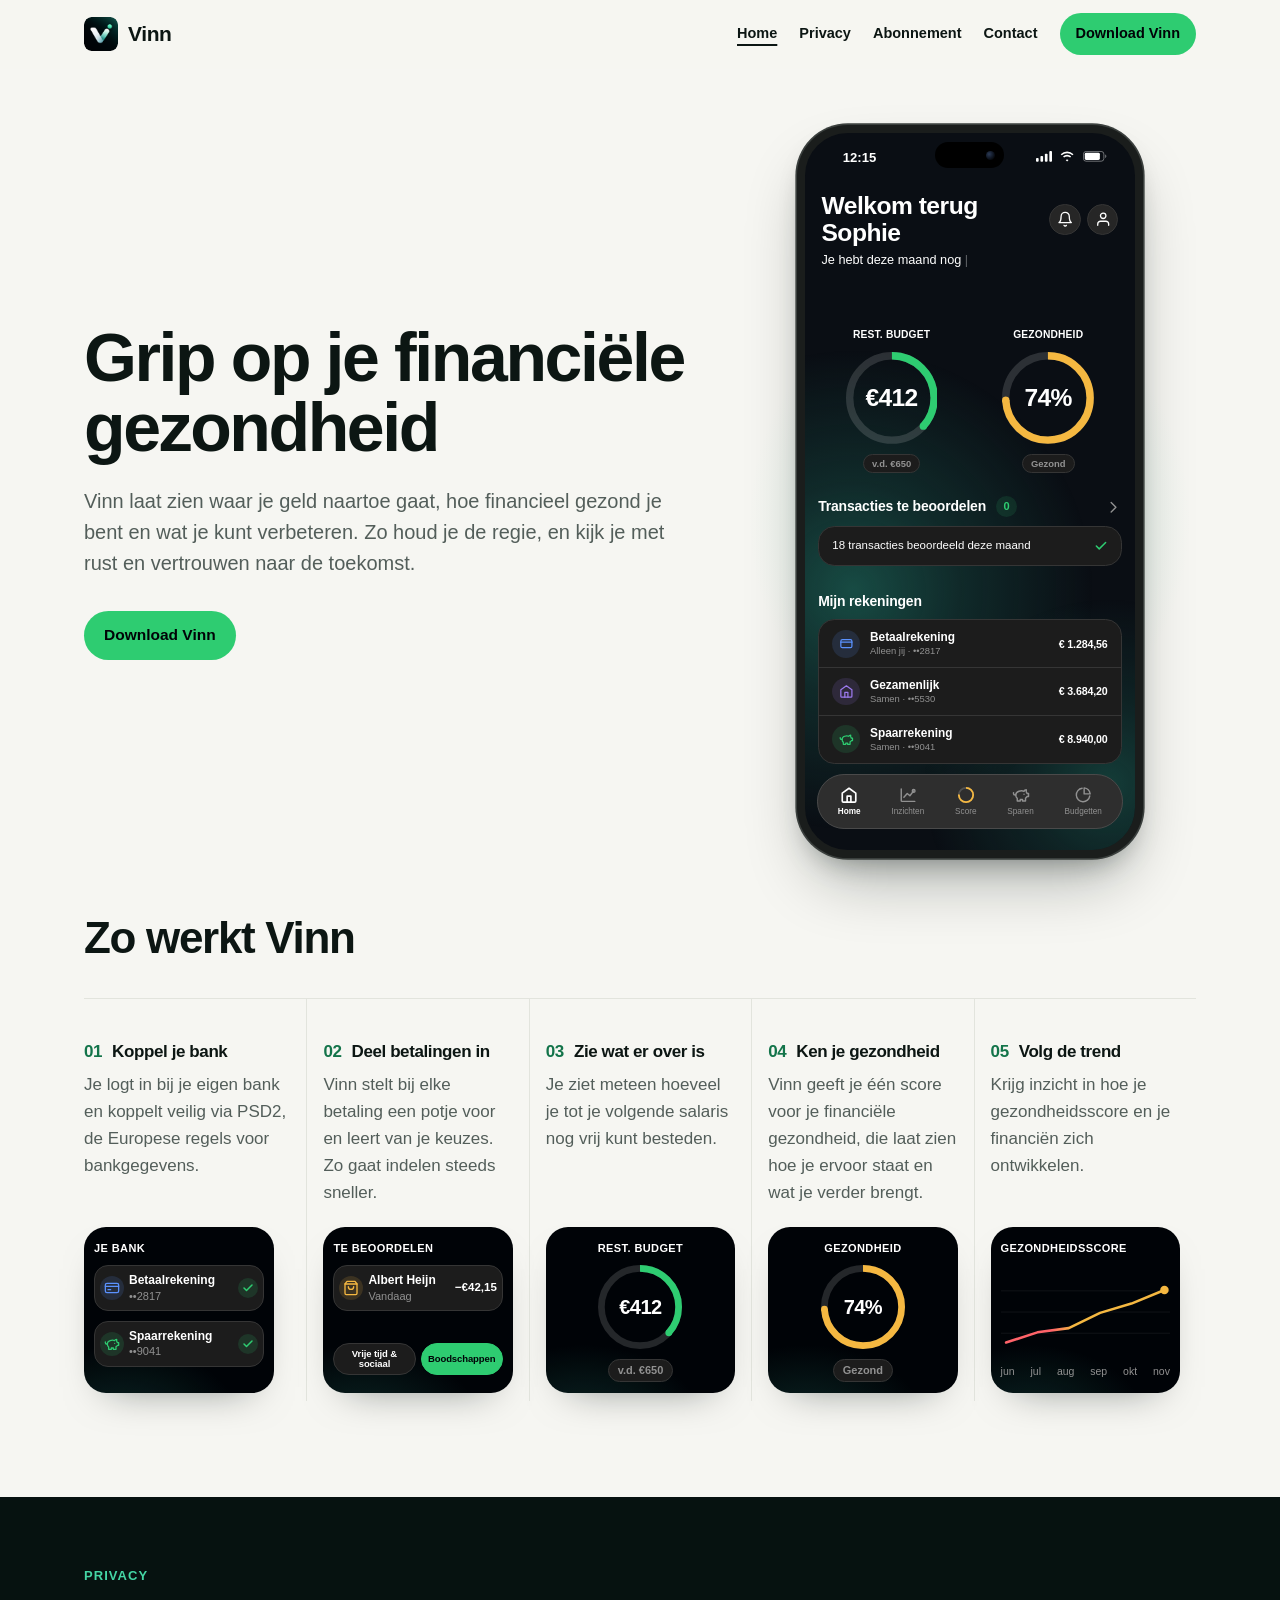
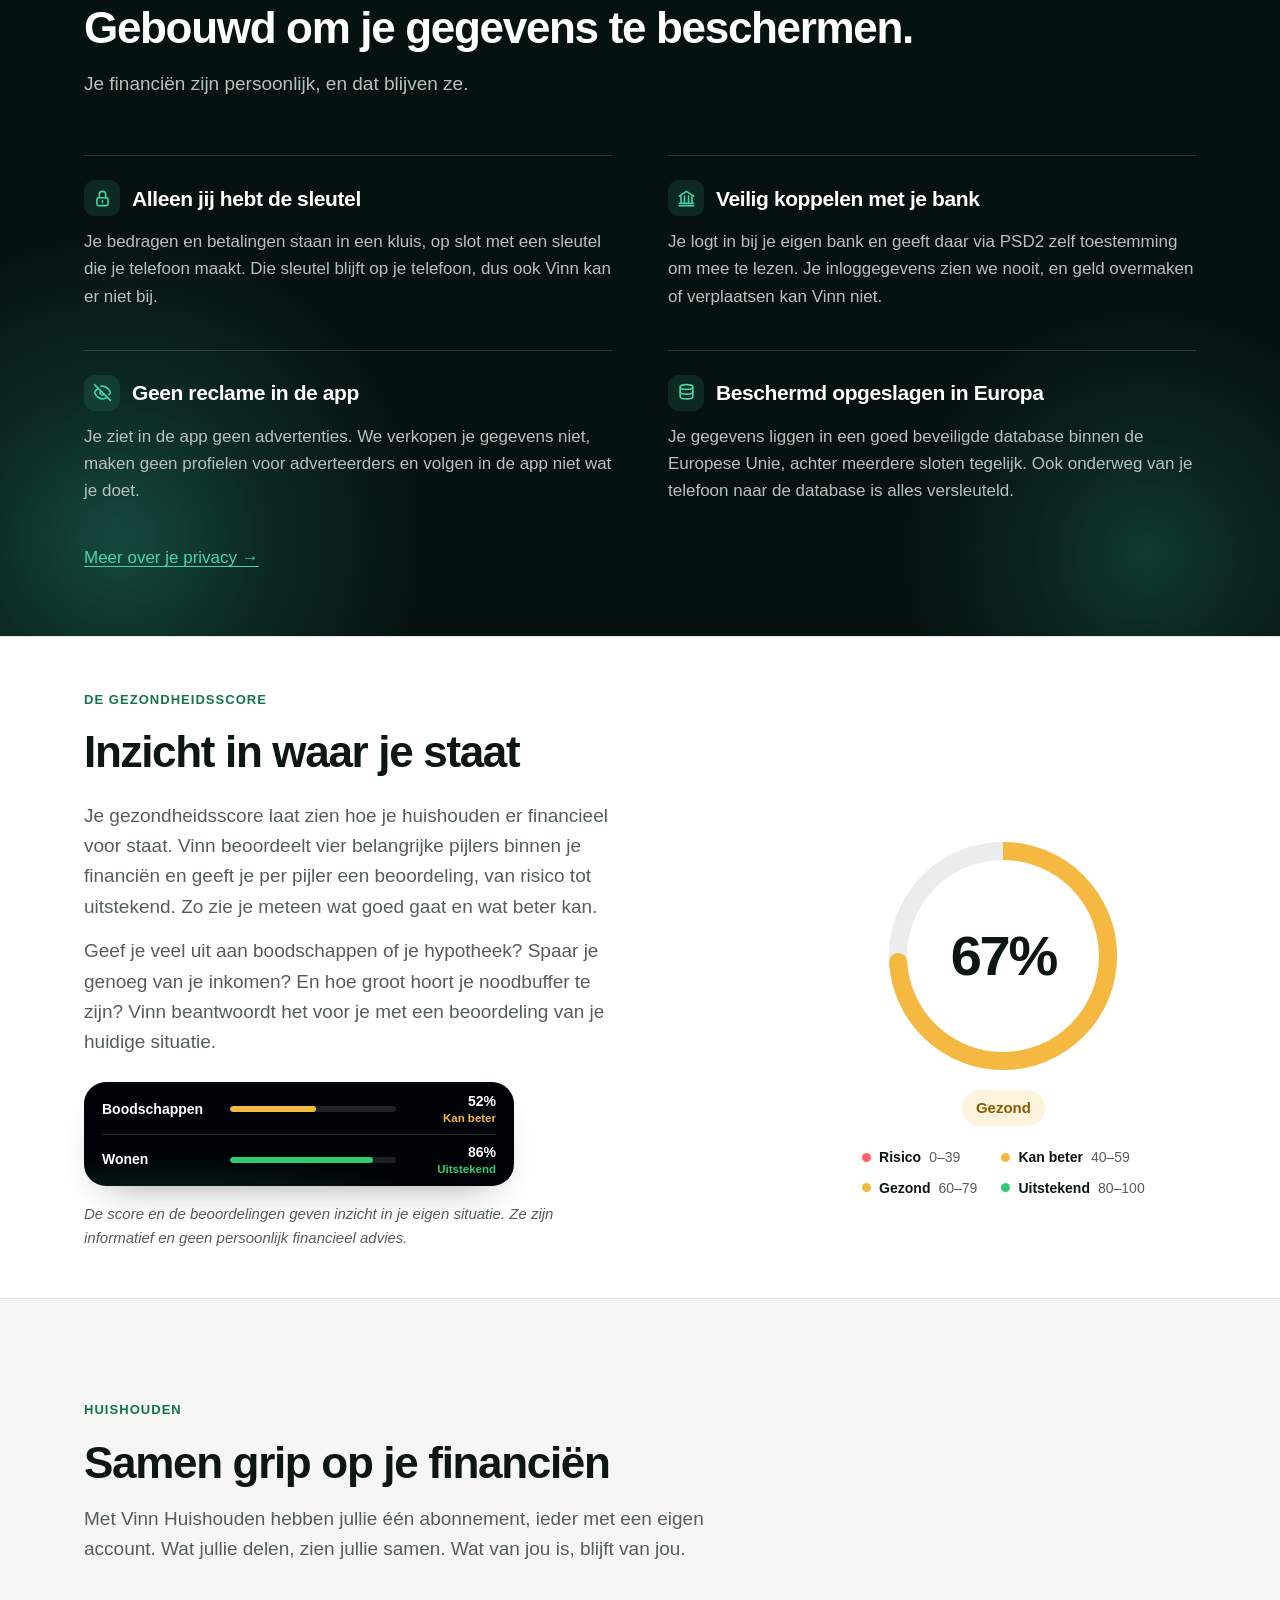
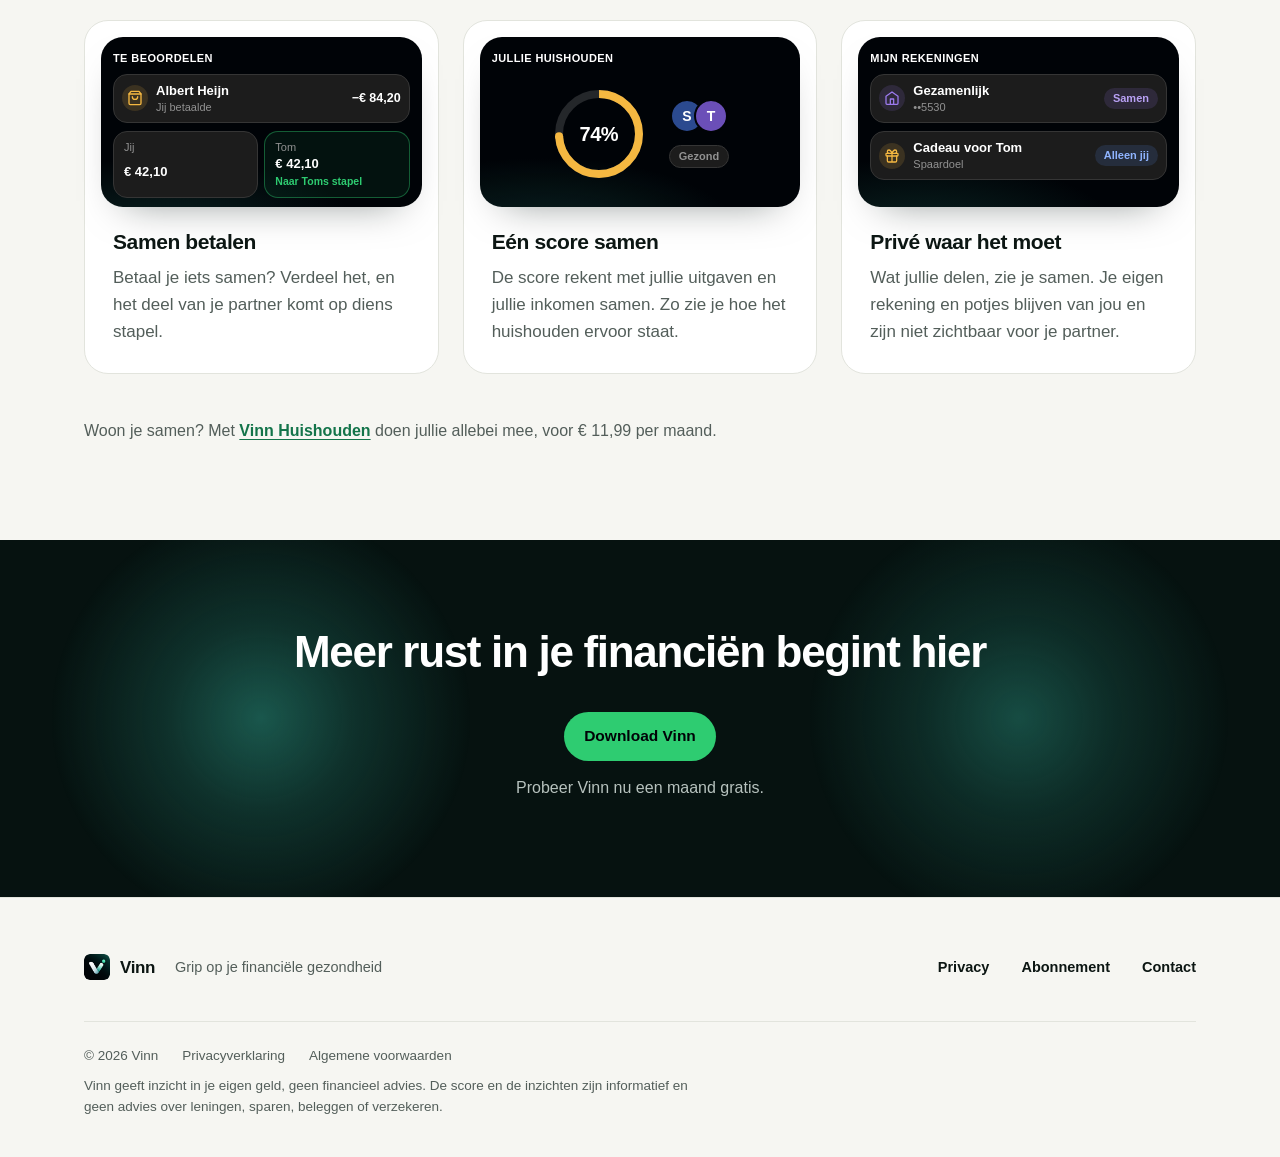
==== commit c3138d51: "Abonnement: smallere kaarten op de laptop, jaarbedrag dicht onder het maandbedrag Co-Authored-By: Cl" ====
--- a/index.html
+++ b/index.html
@@ -15,7 +15,7 @@
     <link rel="apple-touch-icon" href="icon.png" />
     <!-- Vóór de opmaak, zodat de kopbalk op de telefoon meteen goed staat (31-10-2026). -->
     <script>document.documentElement.classList.add('js');</script>
-    <link rel="stylesheet" href="style.css?v=20261031ze" />
+    <link rel="stylesheet" href="style.css?v=20261031zf" />
   </head>
   <body>
     <header class="kop">
--- a/style.css
+++ b/style.css
@@ -1534,7 +1534,9 @@
   display: grid;
   grid-template-columns: repeat(2, minmax(0, 1fr));
   gap: 16px;
-  max-width: 880px;
+  /* Smaller dan eerst (880px): de kaarten hebben sinds 31-10-2026 drie korte punten, en de
+     rest was lege ruimte (Wouter). */
+  max-width: 720px;
 }
 
 .prijs-kaarten[data-product='vinn'] .huishouden,
@@ -1672,6 +1674,9 @@
   margin: 24px 0 2px;
   color: var(--tekst);
   font-size: 17px;
+  /* Het jaarbedrag dicht onder het maandbedrag (31-10-2026, Wouter): de regelhoogte van het grote
+     cijfer zette er anders een gat tussen. */
+  line-height: 1.05;
 }
 
 /* Gewone, niet even brede cijfers: met tabelcijfers kreeg elke 1 de breedte van een 8, en
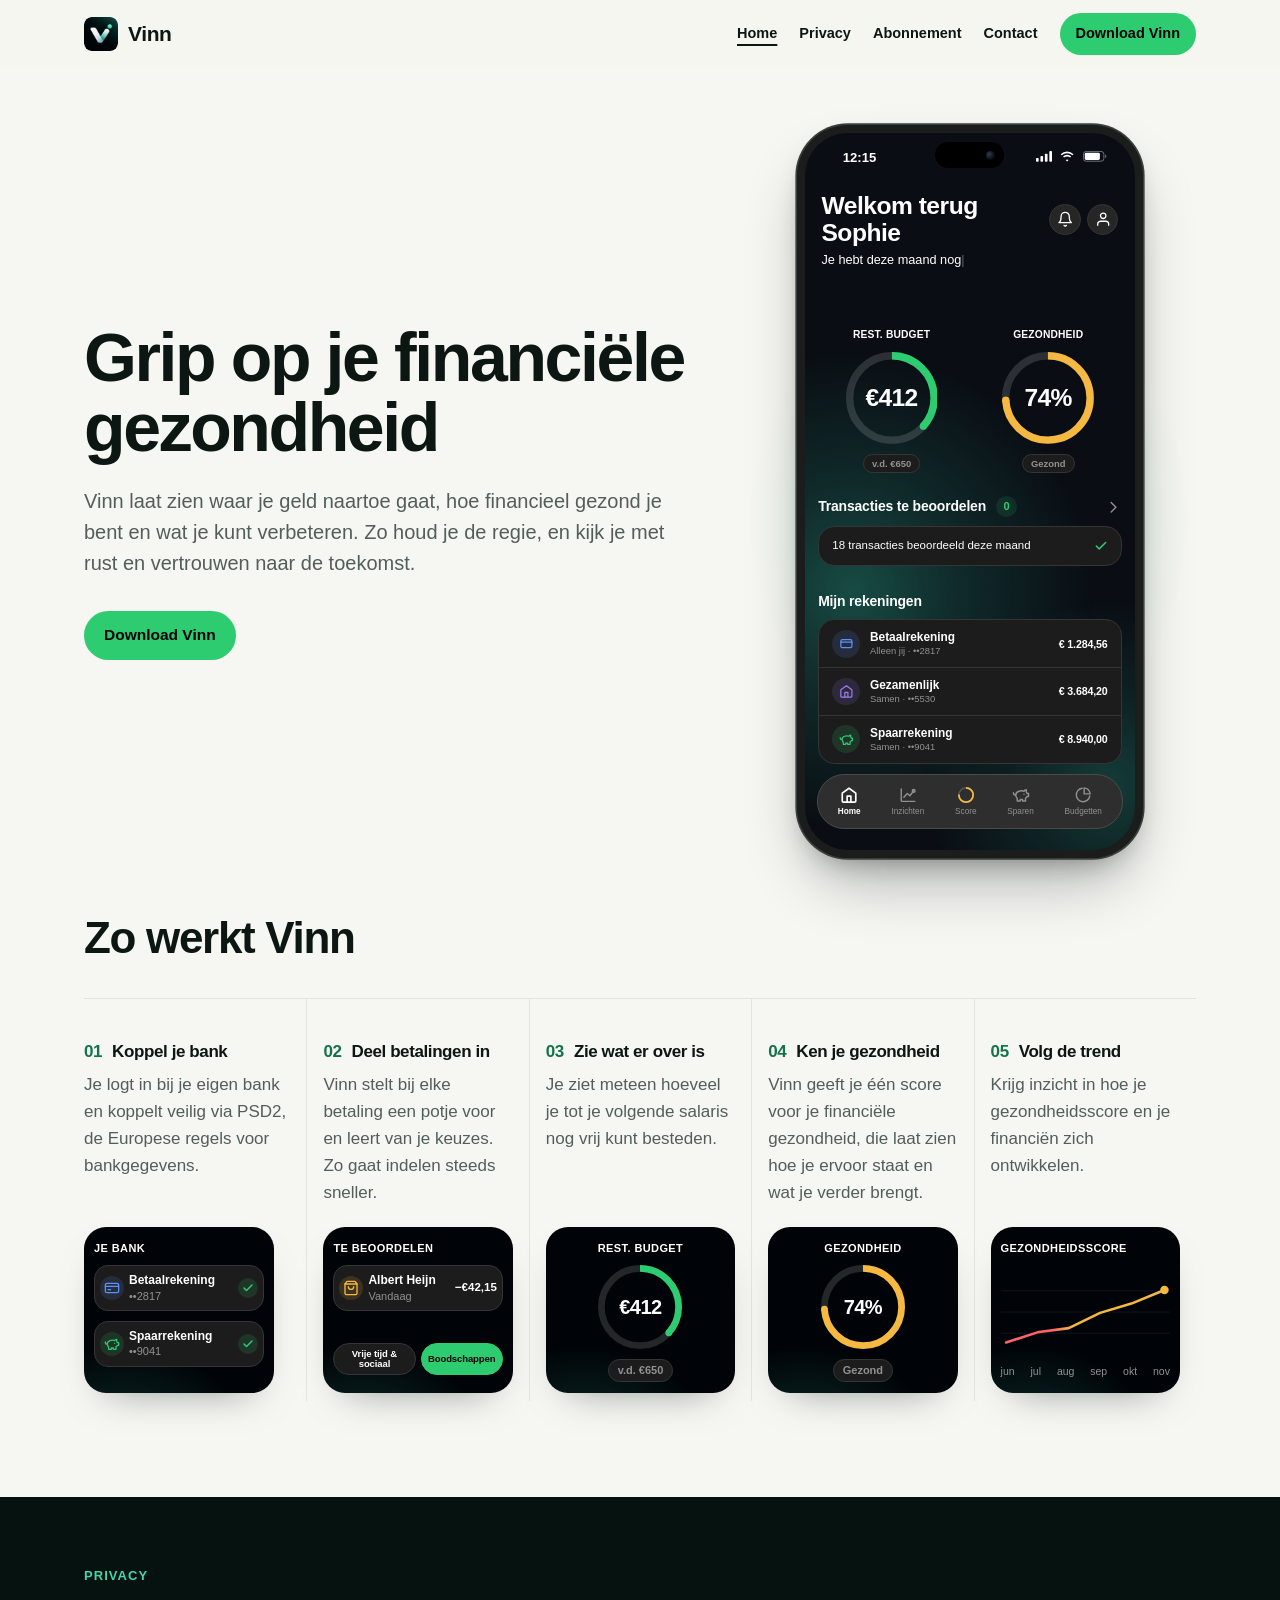
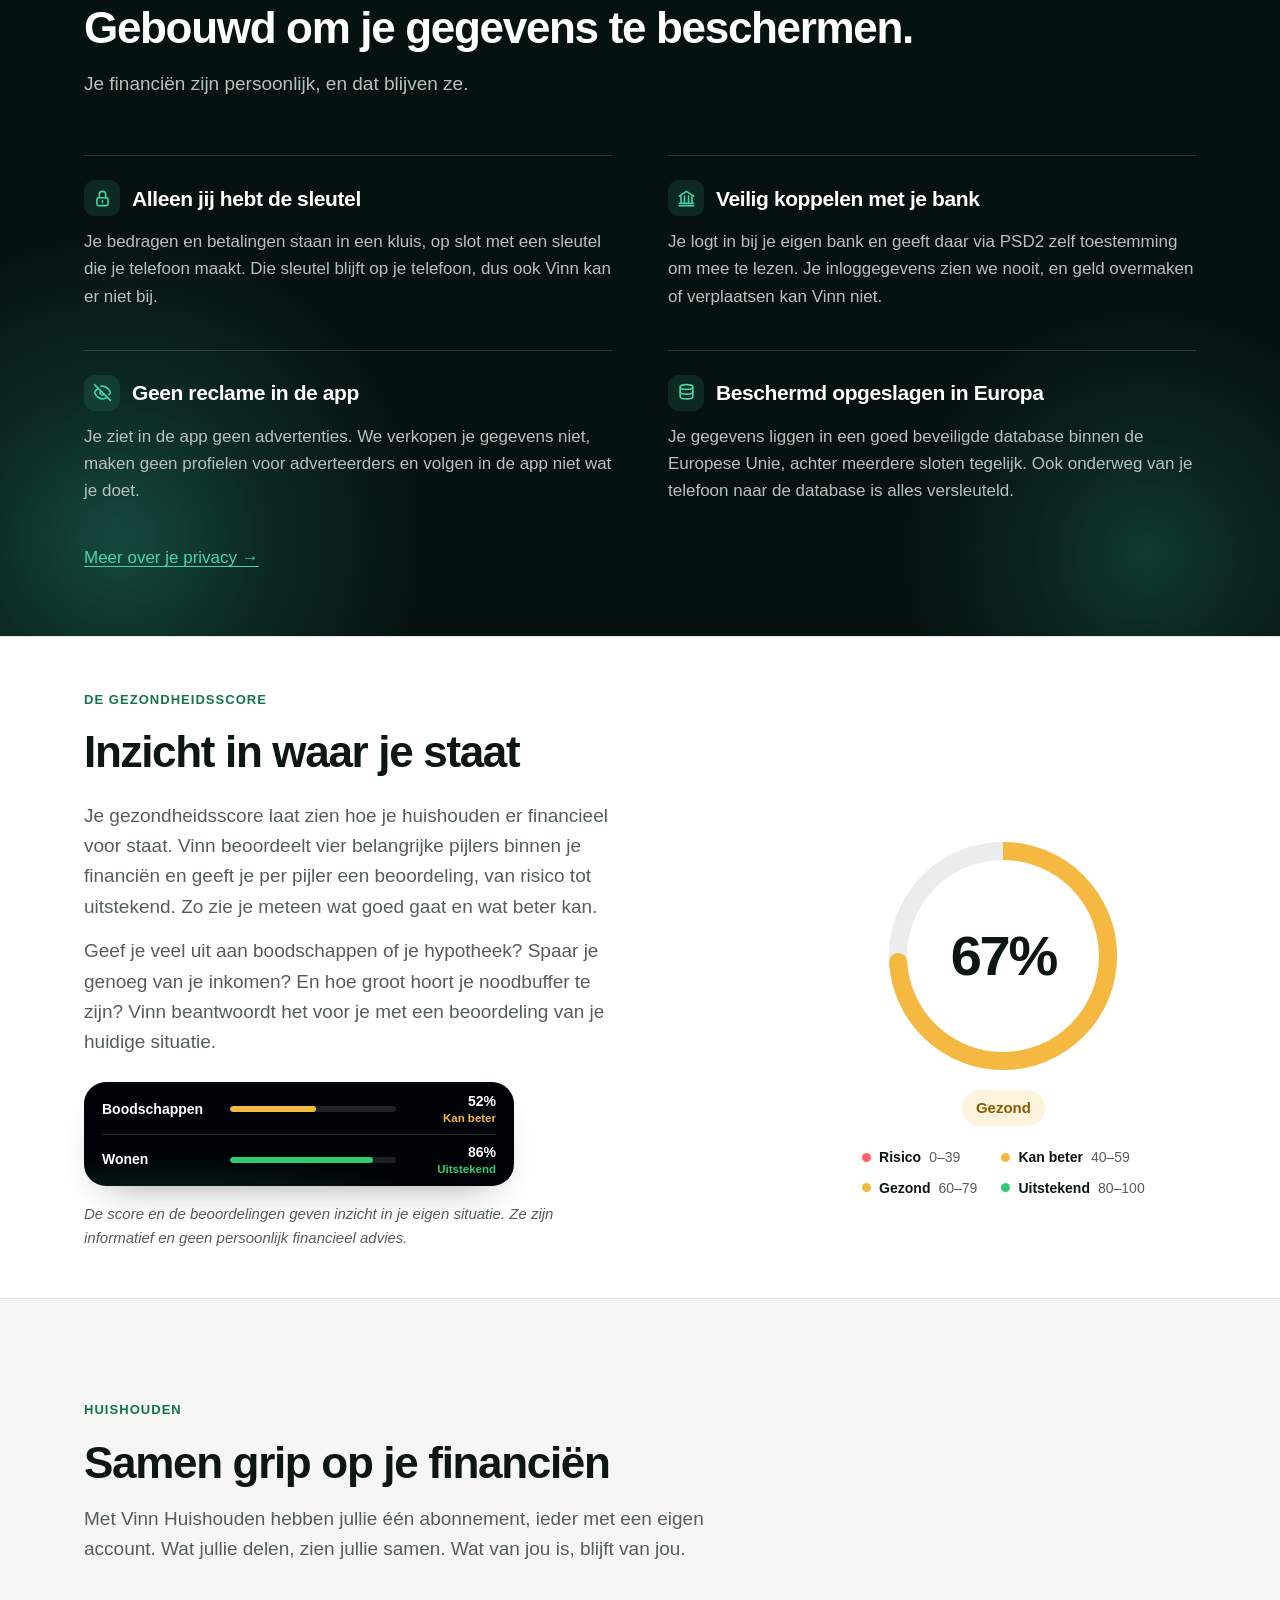
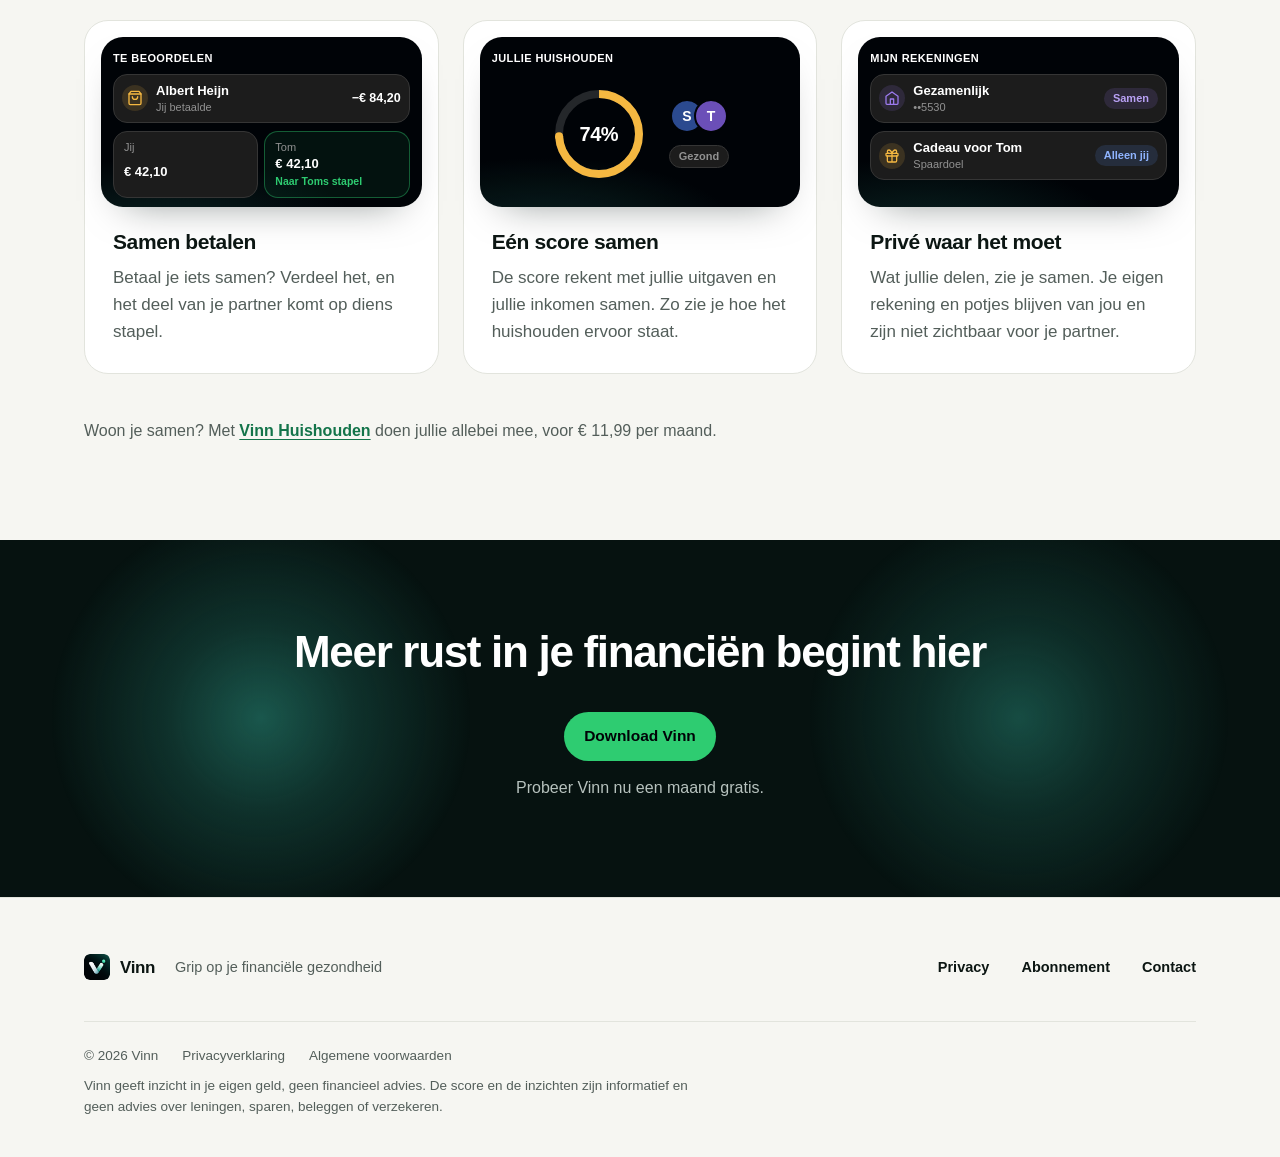
==== commit 6c9cb56a: "Contact op de telefoon: kortere uitleg in de meldkaart, vragen per groep achter tabjes, kop links Co" ====
--- a/index.html
+++ b/index.html
@@ -15,7 +15,7 @@
     <link rel="apple-touch-icon" href="icon.png" />
     <!-- Vóór de opmaak, zodat de kopbalk op de telefoon meteen goed staat (31-10-2026). -->
     <script>document.documentElement.classList.add('js');</script>
-    <link rel="stylesheet" href="style.css?v=20261031zf" />
+    <link rel="stylesheet" href="style.css?v=20261031zg" />
   </head>
   <body>
     <header class="kop">
--- a/style.css
+++ b/style.css
@@ -1868,6 +1868,13 @@
 
 .vragen .vragengroep:first-child {
   padding-top: 0;
+}
+
+/* De tabjes boven de vragen en de korte uitleg in de meldkaart zijn er alleen voor de telefoon
+   (zie het telefoonblok). */
+.vraagtabs,
+.contactkaart p.kort {
+  display: none;
 }
 
 @media (max-width: 640px) {
@@ -4351,6 +4358,52 @@
     display: block;
   }
 
+  /* 7. Contact (31-10-2026, Wouter akkoord): kortere uitleg in de meldkaart, de vragen per groep
+     achter tabjes, en de kop links met minder ruimte. */
+  .contactkaart p.lang {
+    display: none;
+  }
+
+  .contactkaart p.kort {
+    display: block;
+  }
+
+  section.contact-vragen {
+    padding-top: 32px;
+  }
+
+  .contact-vragen .sectiekop {
+    margin: 0 0 16px;
+    text-align: left;
+  }
+
+  .vraagtabs {
+    display: flex;
+    width: 100%;
+    margin: 0 0 12px;
+  }
+
+  .vraagtabs button {
+    flex: 1;
+    justify-content: center;
+    padding: 9px 8px;
+    font-size: 14.5px;
+  }
+
+  .contact-pagina .vragen {
+    border-top: 0;
+  }
+
+  .contact-pagina .vragen .vragengroep {
+    display: none;
+  }
+
+  .contact-pagina .vragen[data-groep='0'] details:not([data-groep='0']),
+  .contact-pagina .vragen[data-groep='1'] details:not([data-groep='1']),
+  .contact-pagina .vragen[data-groep='2'] details:not([data-groep='2']) {
+    display: none;
+  }
+
   /* 6. Abonnement (31-10-2026, Wouter akkoord): de kaarten zoals op de laptop; de zes punten
      als tegels met een kopje; de vragen links en met minder ruimte. */
   section.prijs-keuze {
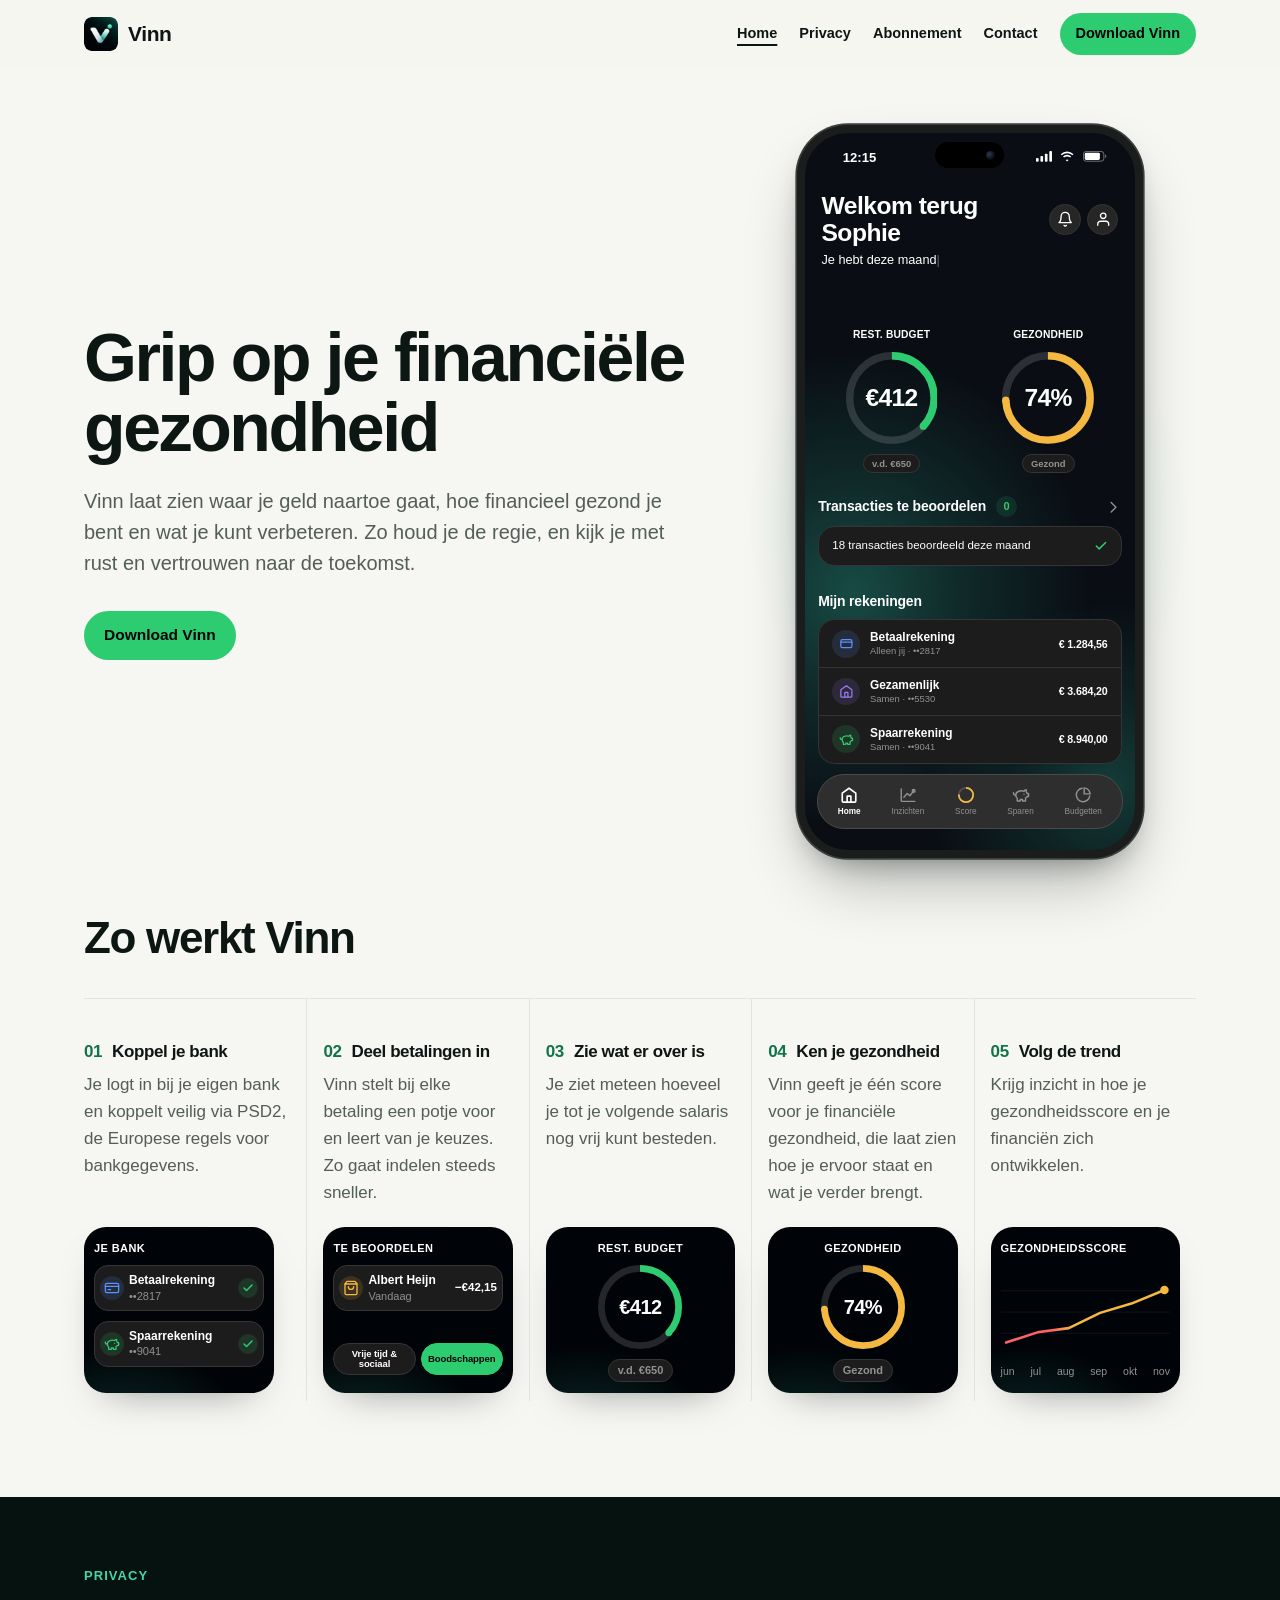
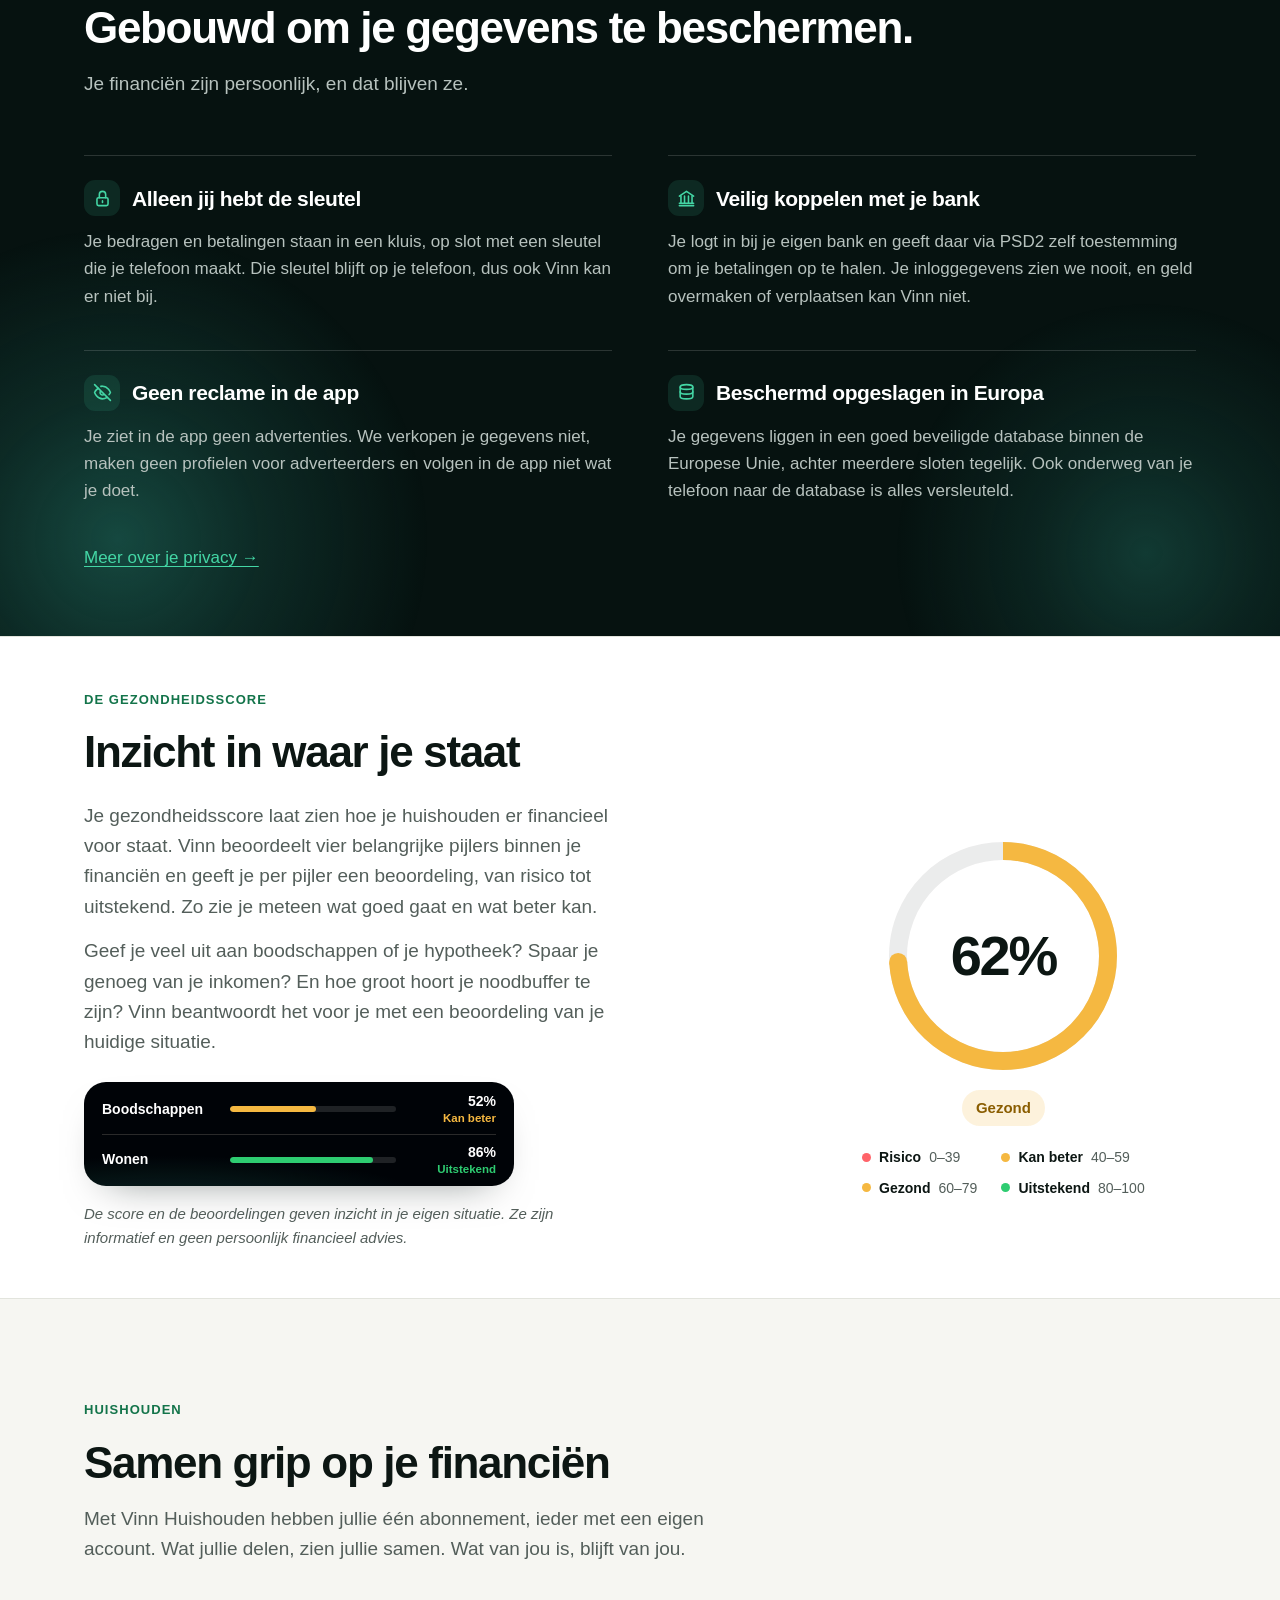
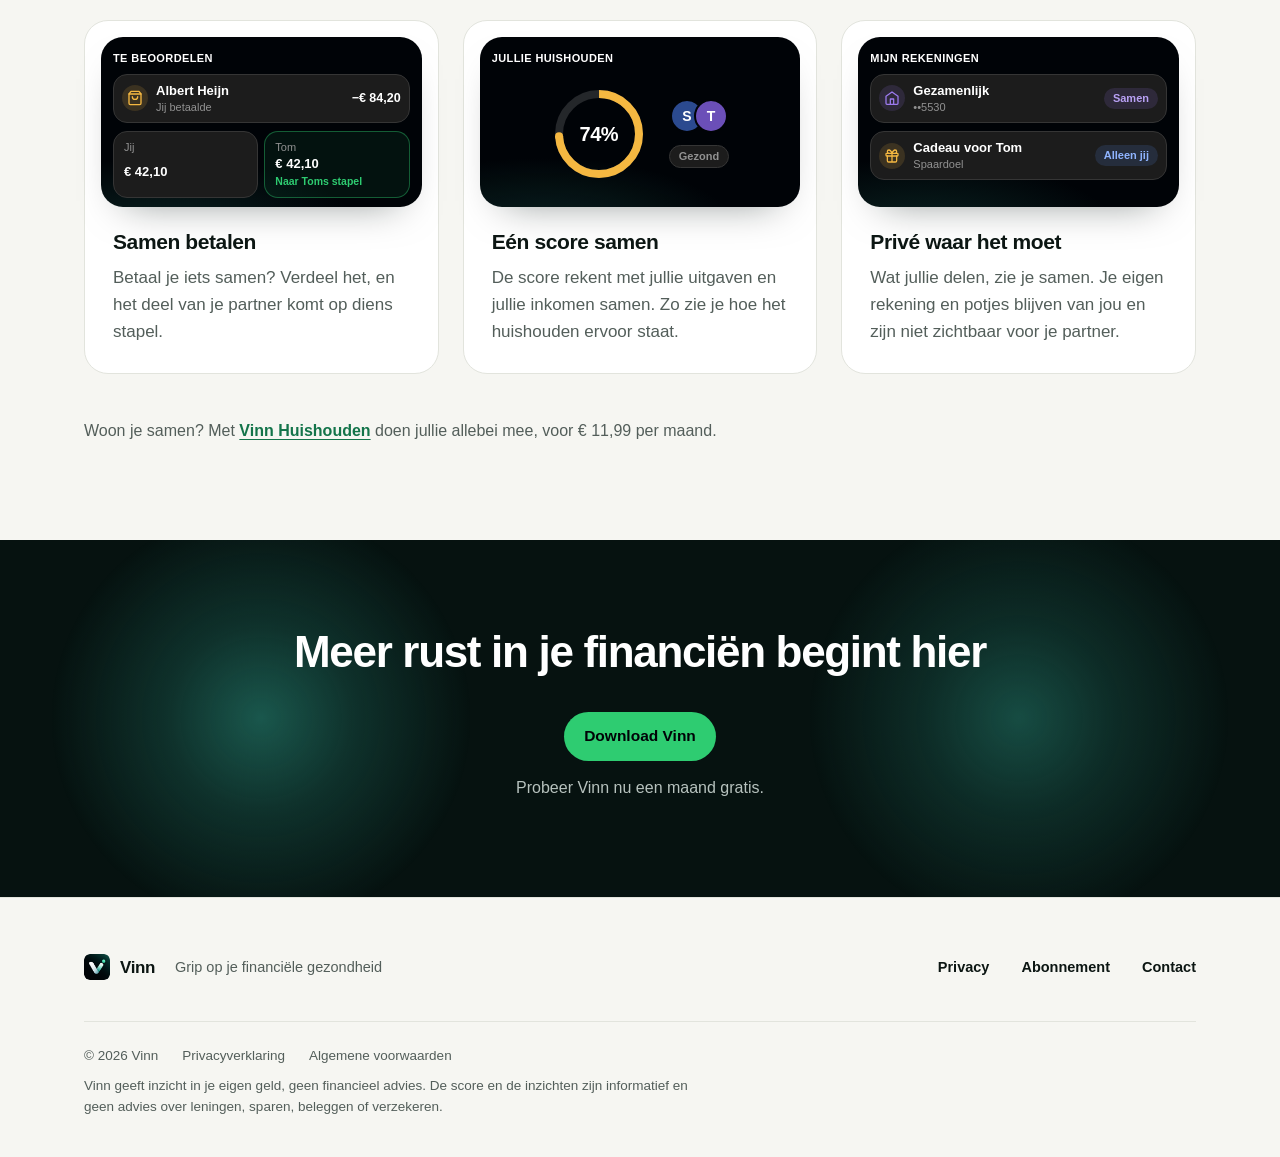
==== commit c9981f3f: "Home, privacyblok: niet meer meelezen bij Veilig koppelen met je bank, op telefoon en laptop Co-Auth" ====
--- a/index.html
+++ b/index.html
@@ -294,10 +294,11 @@
               <span class="icoon" aria-hidden="true"><svg width="22" height="22" viewBox="0 0 24 24" fill="none" stroke="currentColor" stroke-width="2" stroke-linecap="round" stroke-linejoin="round"><path d="m3 9 9-6 9 6" /><path d="M5 9v9M9.5 9v9M14.5 9v9M19 9v9" /><path d="M3 21h18M3 18h18" /></svg></span>
               <h3>Veilig koppelen met je bank</h3>
               <p>
-                Je logt in bij je eigen bank en geeft daar via PSD2 zelf toestemming om mee te lezen.
-                Je inloggegevens zien we nooit, en geld overmaken of verplaatsen kan Vinn niet.
-              </p>
-              <p class="kort">Alleen meelezen. Geld overmaken kan niet.</p>
+                Je logt in bij je eigen bank en geeft daar via PSD2 zelf toestemming om je betalingen
+                op te halen. Je inloggegevens zien we nooit, en geld overmaken of verplaatsen kan Vinn
+                niet.
+              </p>
+              <p class="kort">Jij geeft toestemming. Overmaken kan niet.</p>
             </div>
             <div>
               <span class="icoon" aria-hidden="true"><svg width="22" height="22" viewBox="0 0 24 24" fill="none" stroke="currentColor" stroke-width="2" stroke-linecap="round" stroke-linejoin="round"><path d="M9.9 4.24A9 9 0 0 1 12 4c7 0 10 8 10 8a13 13 0 0 1-1.67 2.68M6.61 6.61A13.5 13.5 0 0 0 2 12s3 8 10 8a9.7 9.7 0 0 0 5.39-1.61" /><path d="M14.12 14.12a3 3 0 1 1-4.24-4.24M2 2l20 20" /></svg></span>
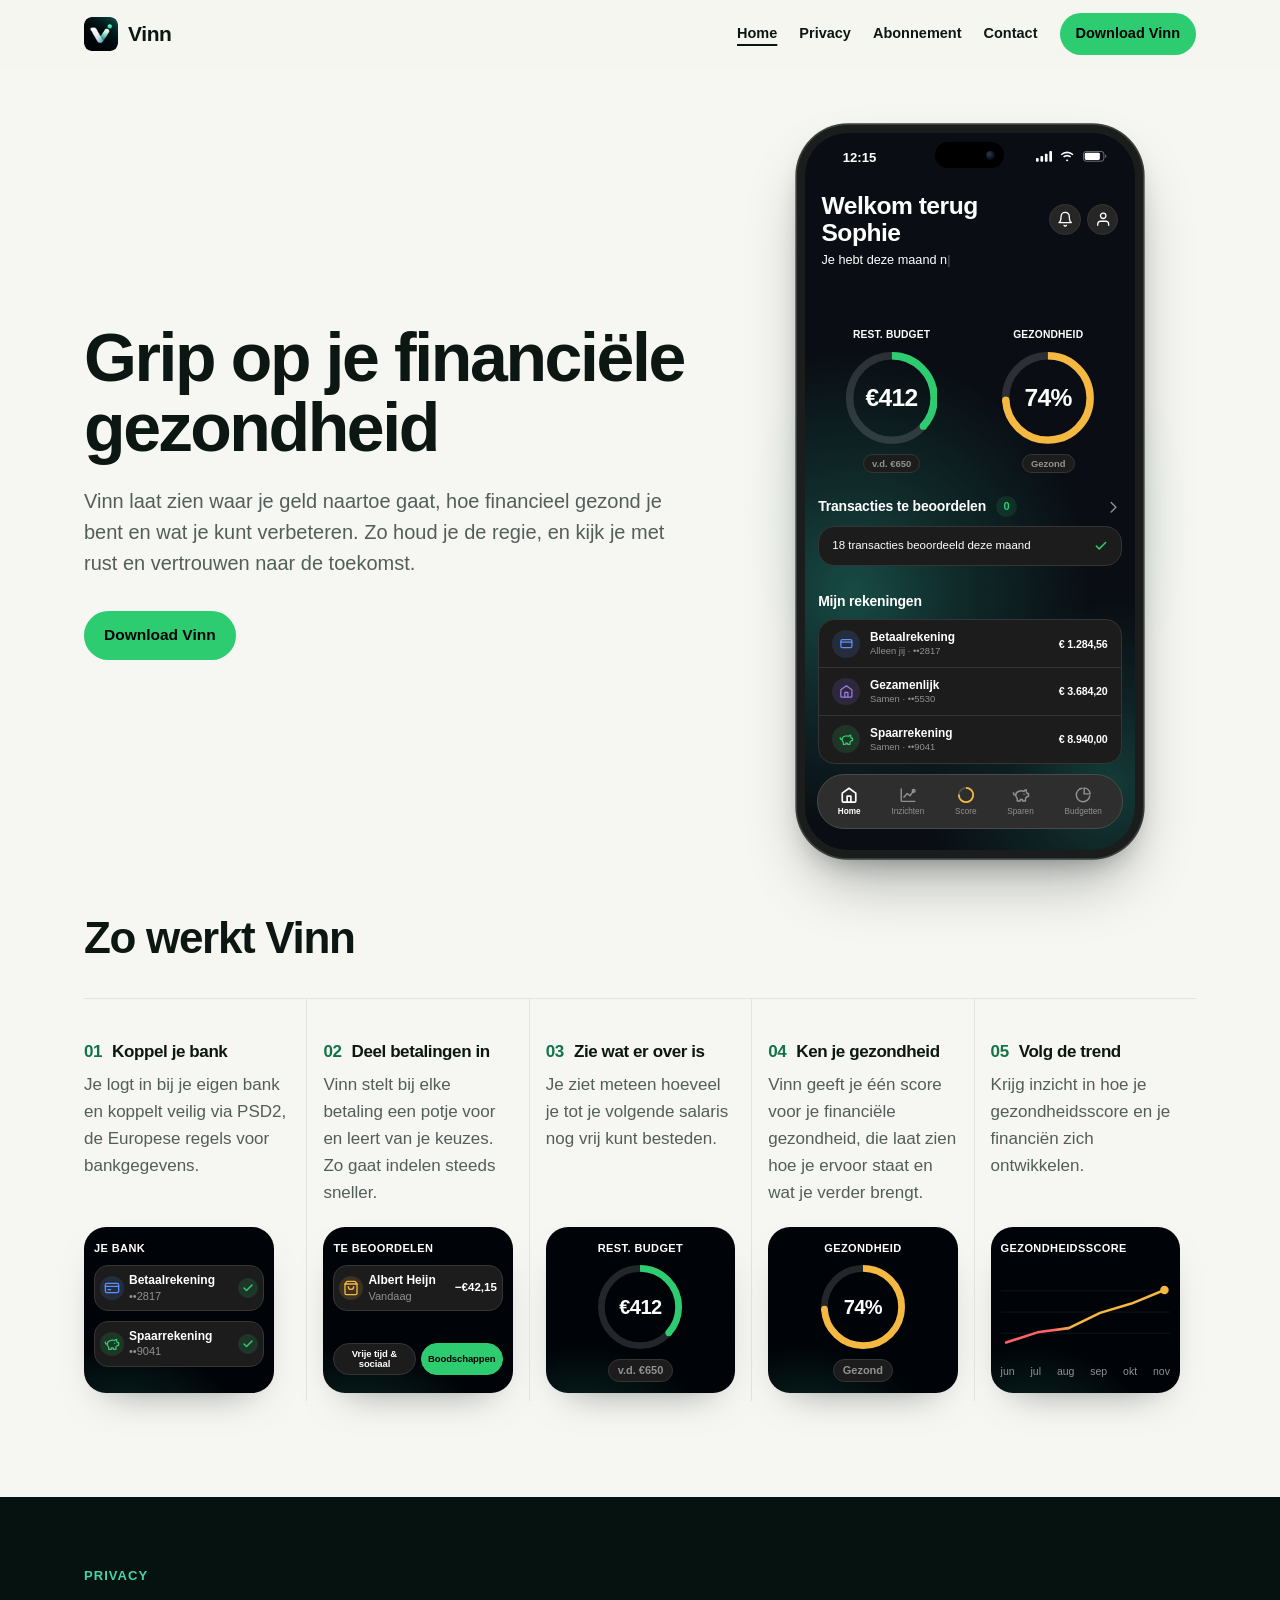
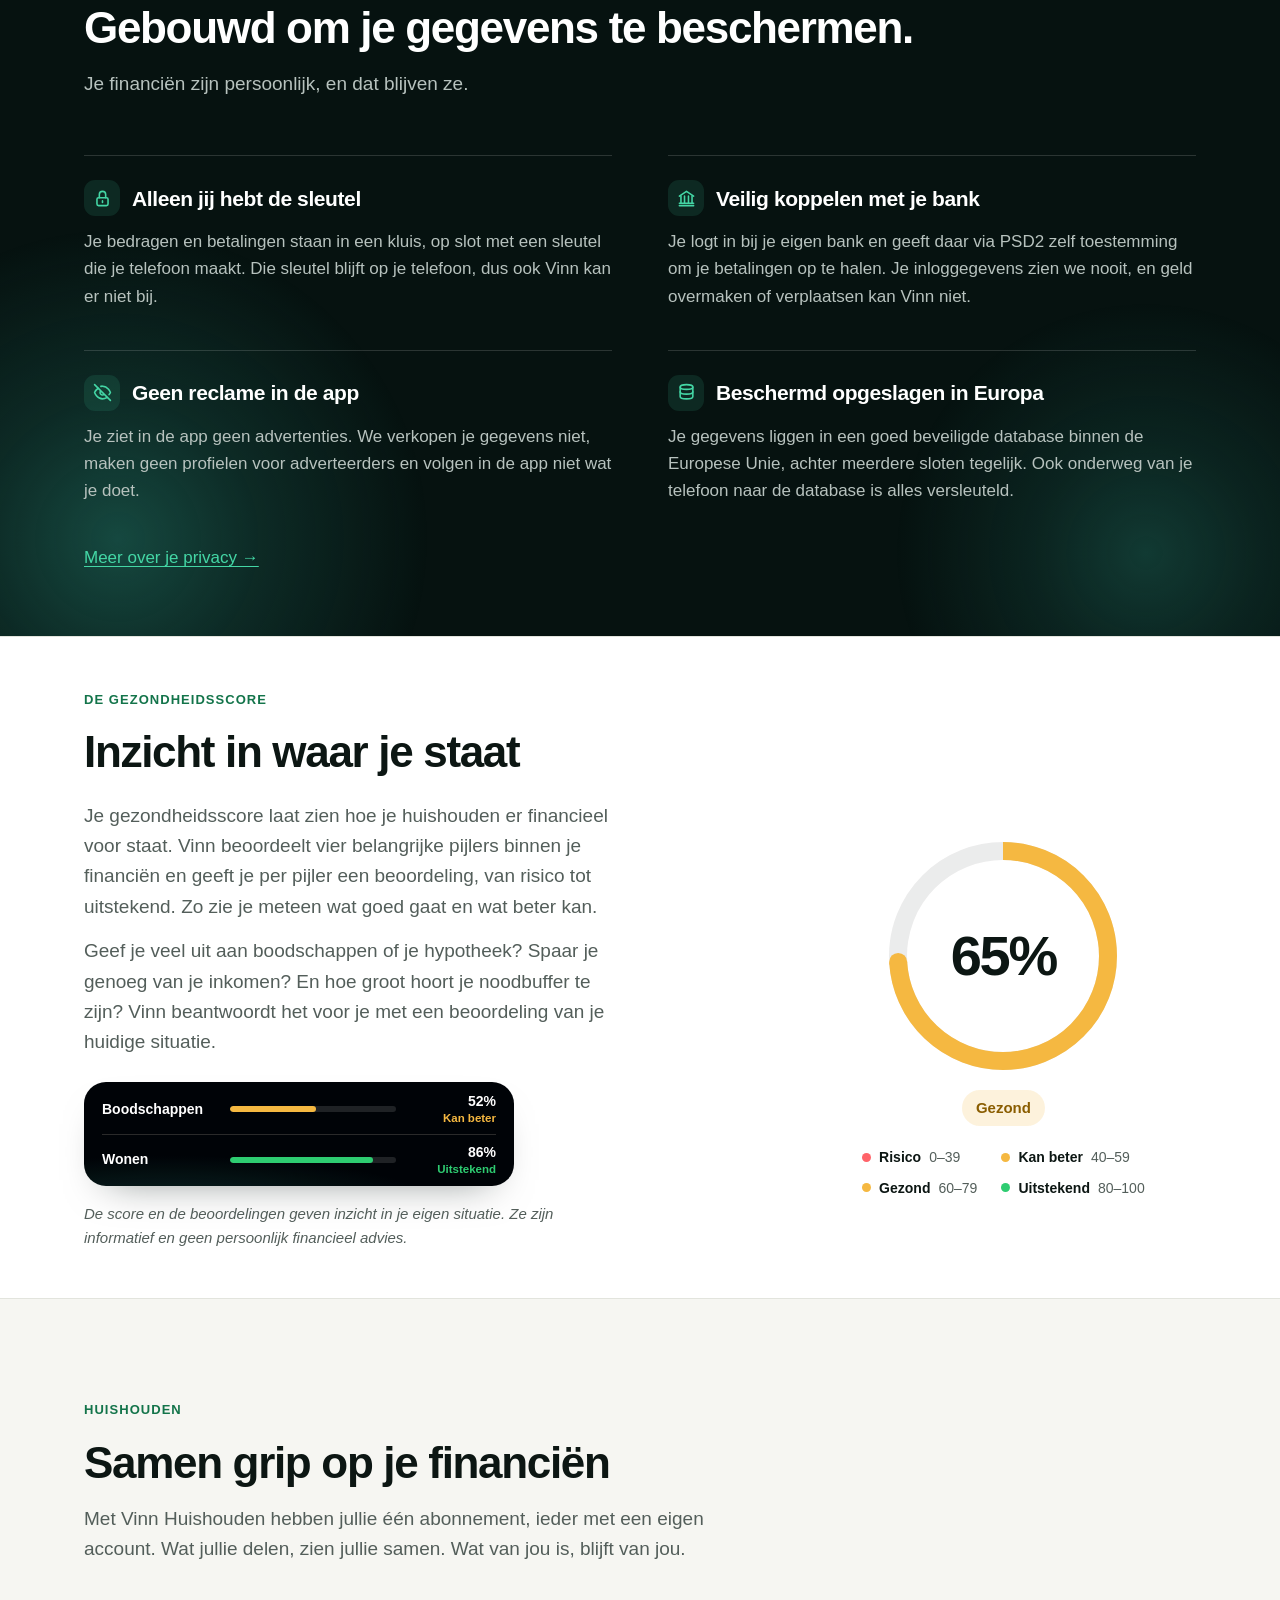
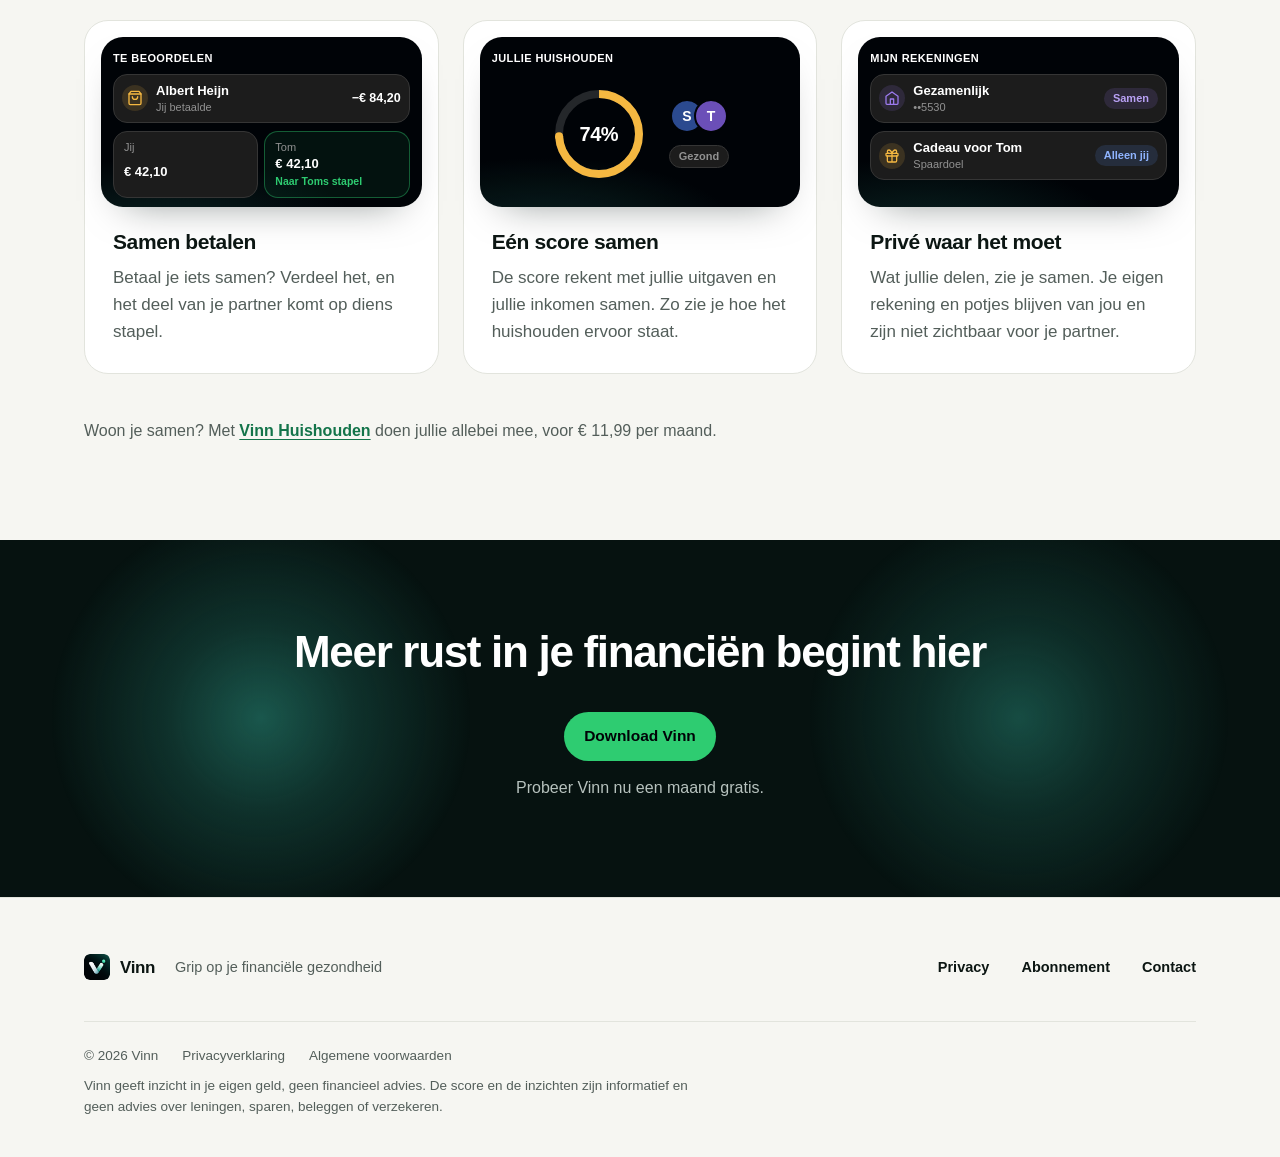
==== commit 0b5d75b1: "Home, privacytegel op de telefoon: Je logt in bij je eigen bank Co-Authored-By: Claude Opus 5.5 <nor" ====
--- a/index.html
+++ b/index.html
@@ -298,7 +298,7 @@
                 op te halen. Je inloggegevens zien we nooit, en geld overmaken of verplaatsen kan Vinn
                 niet.
               </p>
-              <p class="kort">Jij geeft toestemming. Overmaken kan niet.</p>
+              <p class="kort">Je logt in bij je eigen bank.</p>
             </div>
             <div>
               <span class="icoon" aria-hidden="true"><svg width="22" height="22" viewBox="0 0 24 24" fill="none" stroke="currentColor" stroke-width="2" stroke-linecap="round" stroke-linejoin="round"><path d="M9.9 4.24A9 9 0 0 1 12 4c7 0 10 8 10 8a13 13 0 0 1-1.67 2.68M6.61 6.61A13.5 13.5 0 0 0 2 12s3 8 10 8a9.7 9.7 0 0 0 5.39-1.61" /><path d="M14.12 14.12a3 3 0 1 1-4.24-4.24M2 2l20 20" /></svg></span>
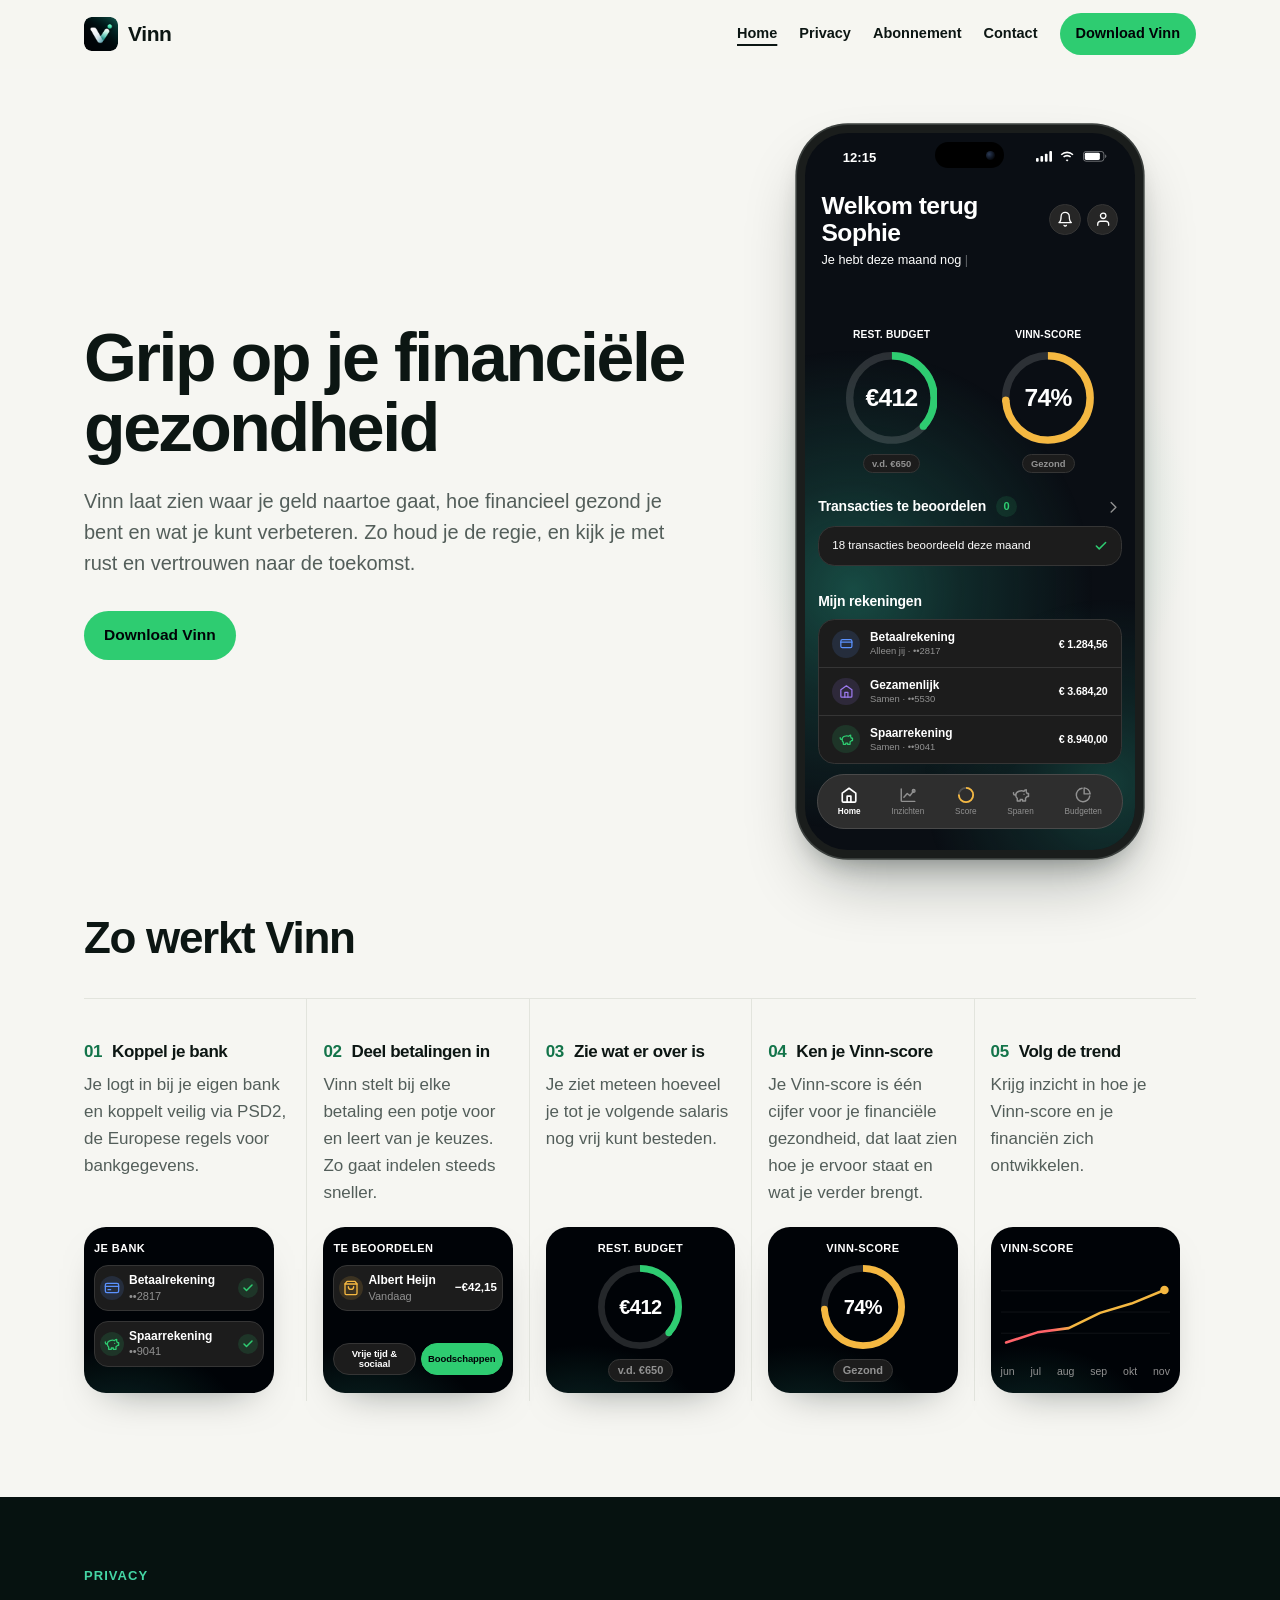
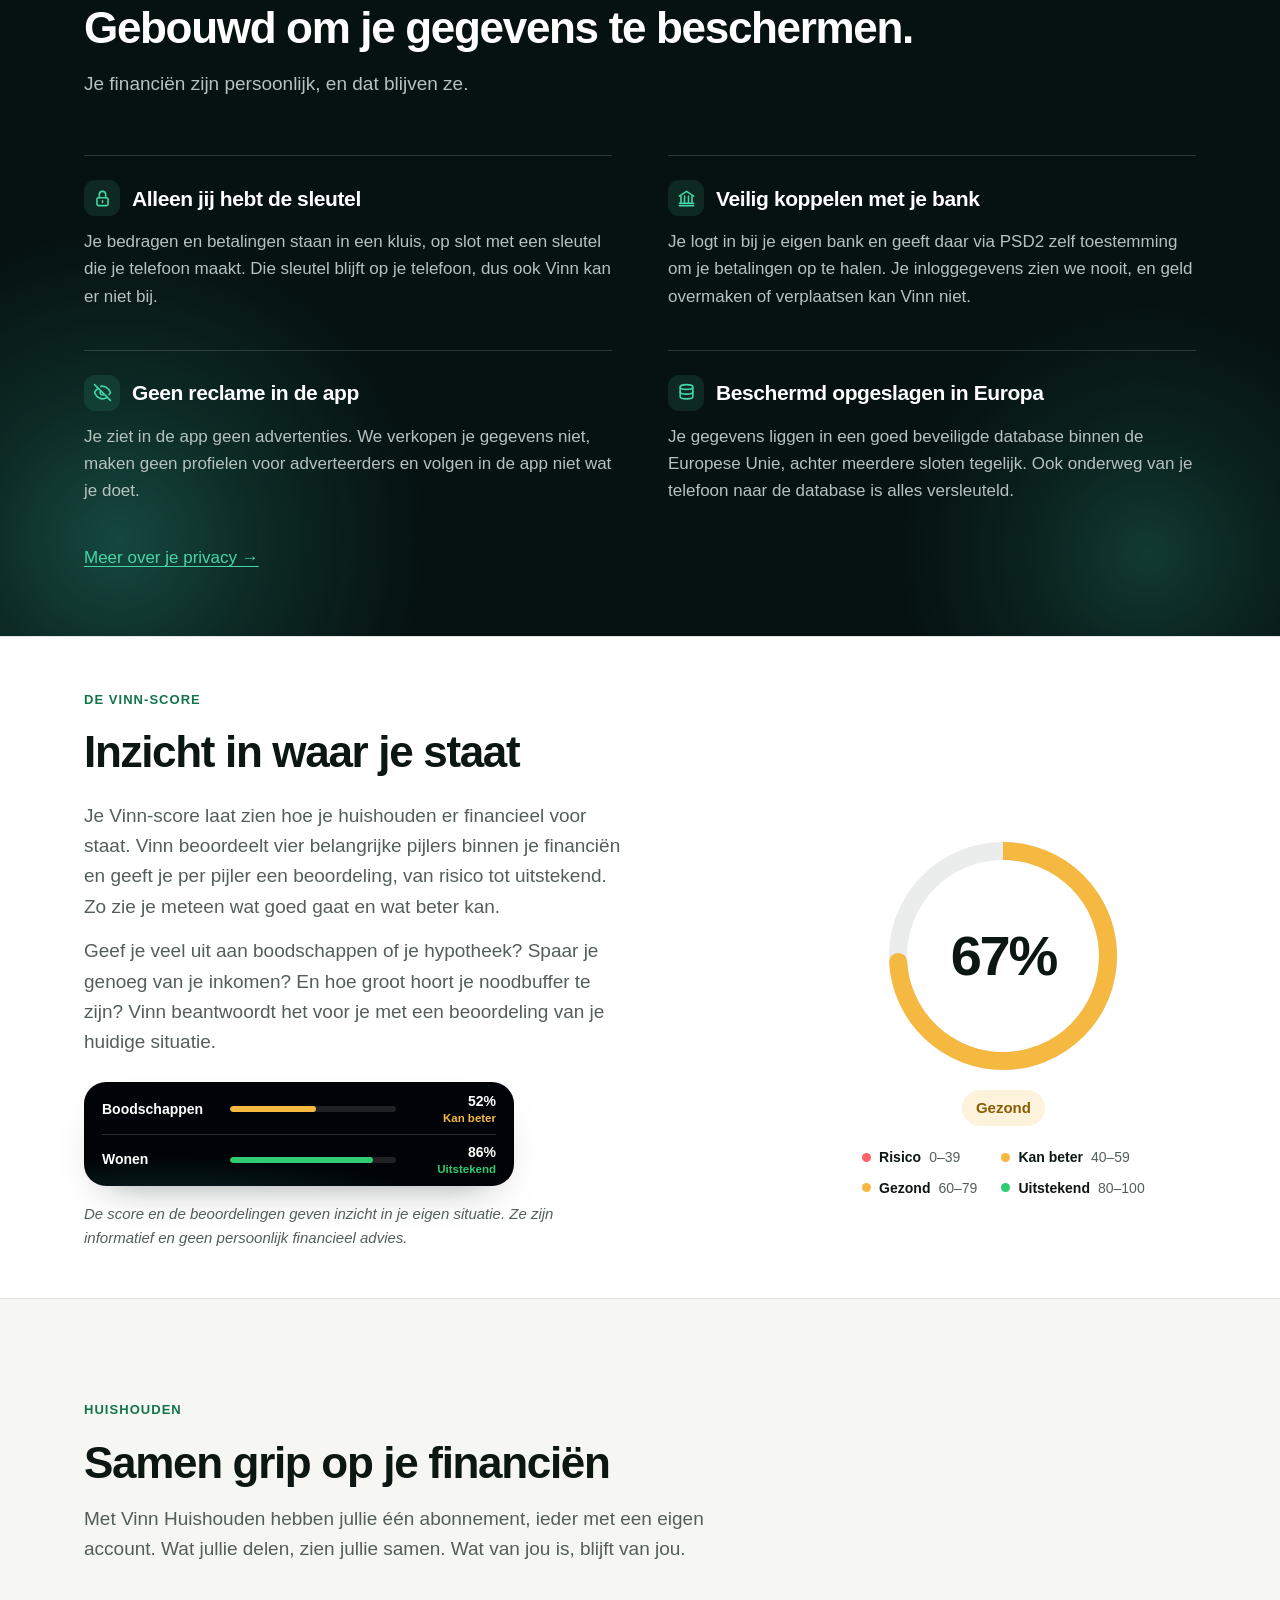
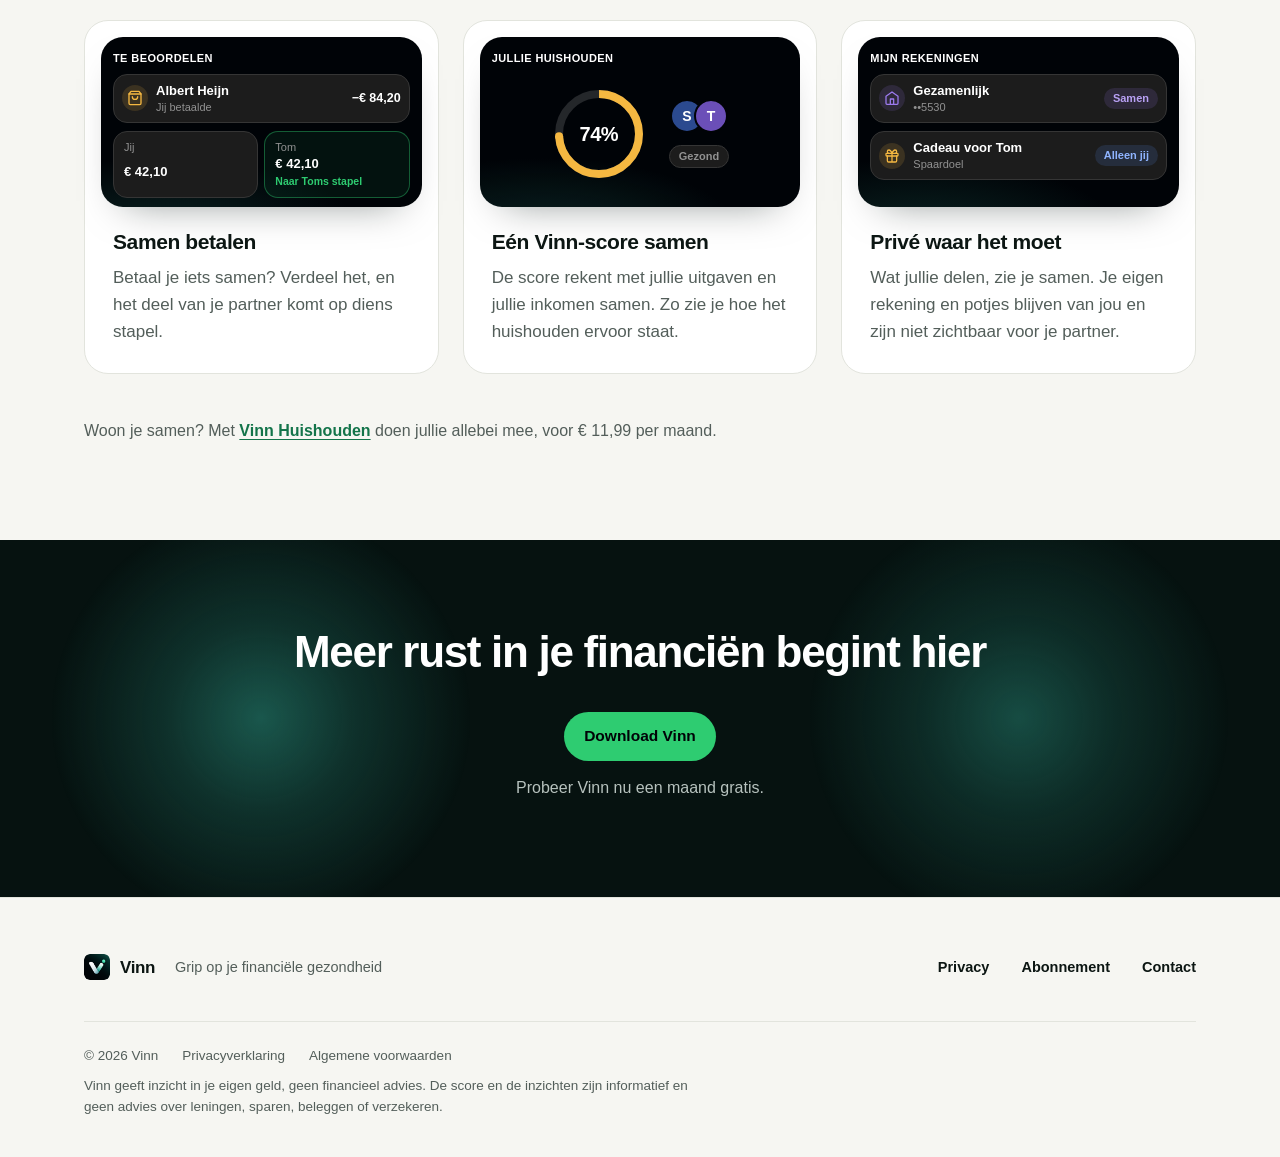
==== commit 9fccaa58: "De gezondheidsscore heet nu Vinn-score Co-Authored-By: Claude Opus 5.5 <noreply@anthropic.com>" ====
--- a/index.html
+++ b/index.html
@@ -6,7 +6,7 @@
     <title>Vinn – Financiële gezondheid</title>
     <meta
       name="description"
-      content="Vinn leest je betalingen in, helpt je ze in te delen en geeft je huishouden een score van 0 tot 100."
+      content="Vinn leest je betalingen in, helpt je ze in te delen en geeft je huishouden een Vinn-score van 0 tot 100."
     />
     <meta name="theme-color" content="#f6f6f2" />
     <link rel="icon" href="favicon.ico" sizes="48x48" />
@@ -15,7 +15,7 @@
     <link rel="apple-touch-icon" href="icon.png" />
     <!-- Vóór de opmaak, zodat de kopbalk op de telefoon meteen goed staat (31-10-2026). -->
     <script>document.documentElement.classList.add('js');</script>
-    <link rel="stylesheet" href="style.css?v=20261031zg" />
+    <link rel="stylesheet" href="style.css?v=20261031zh" />
   </head>
   <body>
     <header class="kop">
@@ -89,7 +89,7 @@
                       <span class="pil">v.d. €650</span>
                     </div>
                     <div class="ringvak">
-                      <span class="kap">Gezondheid</span>
+                      <span class="kap">Vinn-score</span>
                       <div class="ring">
                         <svg width="112" height="112" viewBox="0 0 112 112"><circle cx="56" cy="56" r="51.5" fill="none" stroke="#ffffff24" stroke-width="9"/><circle cx="56" cy="56" r="51.5" fill="none" stroke="#F5B841" stroke-width="9" stroke-linecap="butt" stroke-dasharray="239.5 400" transform="rotate(-90 56 56)"/><circle class="tip" cx="56" cy="56" r="51.5" fill="none" stroke="#F5B841" stroke-width="9" stroke-linecap="round" stroke-dasharray="0 400" stroke-dashoffset="-239.5" transform="rotate(-90 56 56)"/></svg>
                         <span>74%</span>
@@ -227,14 +227,14 @@
               </div>
             </div>
             <div class="stap">
-              <h3><span class="nr">04</span>Ken je gezondheid</h3>
-              <p>
-                Vinn geeft je één score voor je financiële gezondheid, die laat zien hoe je ervoor
-                staat en wat je verder brengt.
-              </p>
-              <!-- Nagemaakt stukje van Home: het rondje met de gezondheidsscore. -->
+              <h3><span class="nr">04</span>Ken je Vinn-score</h3>
+              <p>
+                Je Vinn-score is één cijfer voor je financiële gezondheid, dat laat zien hoe je
+                ervoor staat en wat je verder brengt.
+              </p>
+              <!-- Nagemaakt stukje van Home: het rondje met de Vinn-score. -->
               <div class="mini mini-midden" aria-hidden="true">
-                <span class="mini-kop">Gezondheid</span>
+                <span class="mini-kop">Vinn-score</span>
                 <div class="mini-ring">
                   <svg width="96" height="96" viewBox="0 0 112 112"><circle cx="56" cy="56" r="51.5" fill="none" stroke="#ffffff24" stroke-width="9" /><circle cx="56" cy="56" r="51.5" fill="none" stroke="#F5B841" stroke-width="9" stroke-linecap="butt" stroke-dasharray="239.5 400" transform="rotate(-90 56 56)" /><circle class="tip" cx="56" cy="56" r="51.5" fill="none" stroke="#F5B841" stroke-width="9" stroke-linecap="round" stroke-dasharray="0 400" stroke-dashoffset="-239.5" transform="rotate(-90 56 56)" /></svg>
                   <span>74%</span>
@@ -245,11 +245,11 @@
             <div class="stap">
               <h3><span class="nr">05</span>Volg de trend</h3>
               <p>
-                Krijg inzicht in hoe je gezondheidsscore en je financiën zich ontwikkelen.
+                Krijg inzicht in hoe je Vinn-score en je financiën zich ontwikkelen.
               </p>
               <!-- Nagemaakt stukje van Inzichten: de score die maand na maand stijgt. -->
               <div class="mini" aria-hidden="true">
-                <span class="mini-kop">Gezondheidsscore</span>
+                <span class="mini-kop">Vinn-score</span>
                 <svg class="mini-lijn" viewBox="0 0 200 100" aria-hidden="true">
                   <!-- Rood (onder de 40) in juni en juli, vanaf augustus geel, zoals de kleuren van de score in de app. -->
                   <defs>
@@ -329,14 +329,14 @@
       <section class="score" id="score">
         <div class="binnen tweeluik">
           <div class="sectiekop">
-            <span class="label">De gezondheidsscore</span>
+            <span class="label">De Vinn-score</span>
             <h2>Inzicht in waar je staat</h2>
             <p class="kort">
-              Je gezondheidsscore laat zien hoe je huishouden er financieel voor staat. Vinn
+              Je Vinn-score laat zien hoe je huishouden er financieel voor staat. Vinn
               beoordeelt vier pijlers, van risico tot uitstekend.
             </p>
             <p class="lang">
-              Je gezondheidsscore laat zien hoe je huishouden er financieel voor staat. Vinn
+              Je Vinn-score laat zien hoe je huishouden er financieel voor staat. Vinn
               beoordeelt vier belangrijke pijlers binnen je financiën en geeft je per pijler een
               beoordeling, van risico tot uitstekend. Zo zie je meteen wat goed gaat en wat beter
               kan.
@@ -432,7 +432,7 @@
                   </div>
                 </div>
               </div>
-              <h3>Eén score samen</h3>
+              <h3>Eén Vinn-score samen</h3>
               <p>
                 De score rekent met jullie uitgaven en jullie inkomen samen. Zo zie je hoe het
                 huishouden ervoor staat.
--- a/style.css
+++ b/style.css
@@ -4574,8 +4574,10 @@
     margin-top: 28px;
   }
 
-  .slot {
-    padding-top: 64px;
-    padding-bottom: 72px;
-  }
-}
+  /* De afsluiting minder hoog (31-10-2026, Wouter). Met de volledige selector: `.slot` alleen
+     verloor van section.slot.donker hierboven, en deed dus niets. */
+  section.slot.donker {
+    padding-top: 48px;
+    padding-bottom: 52px;
+  }
+}
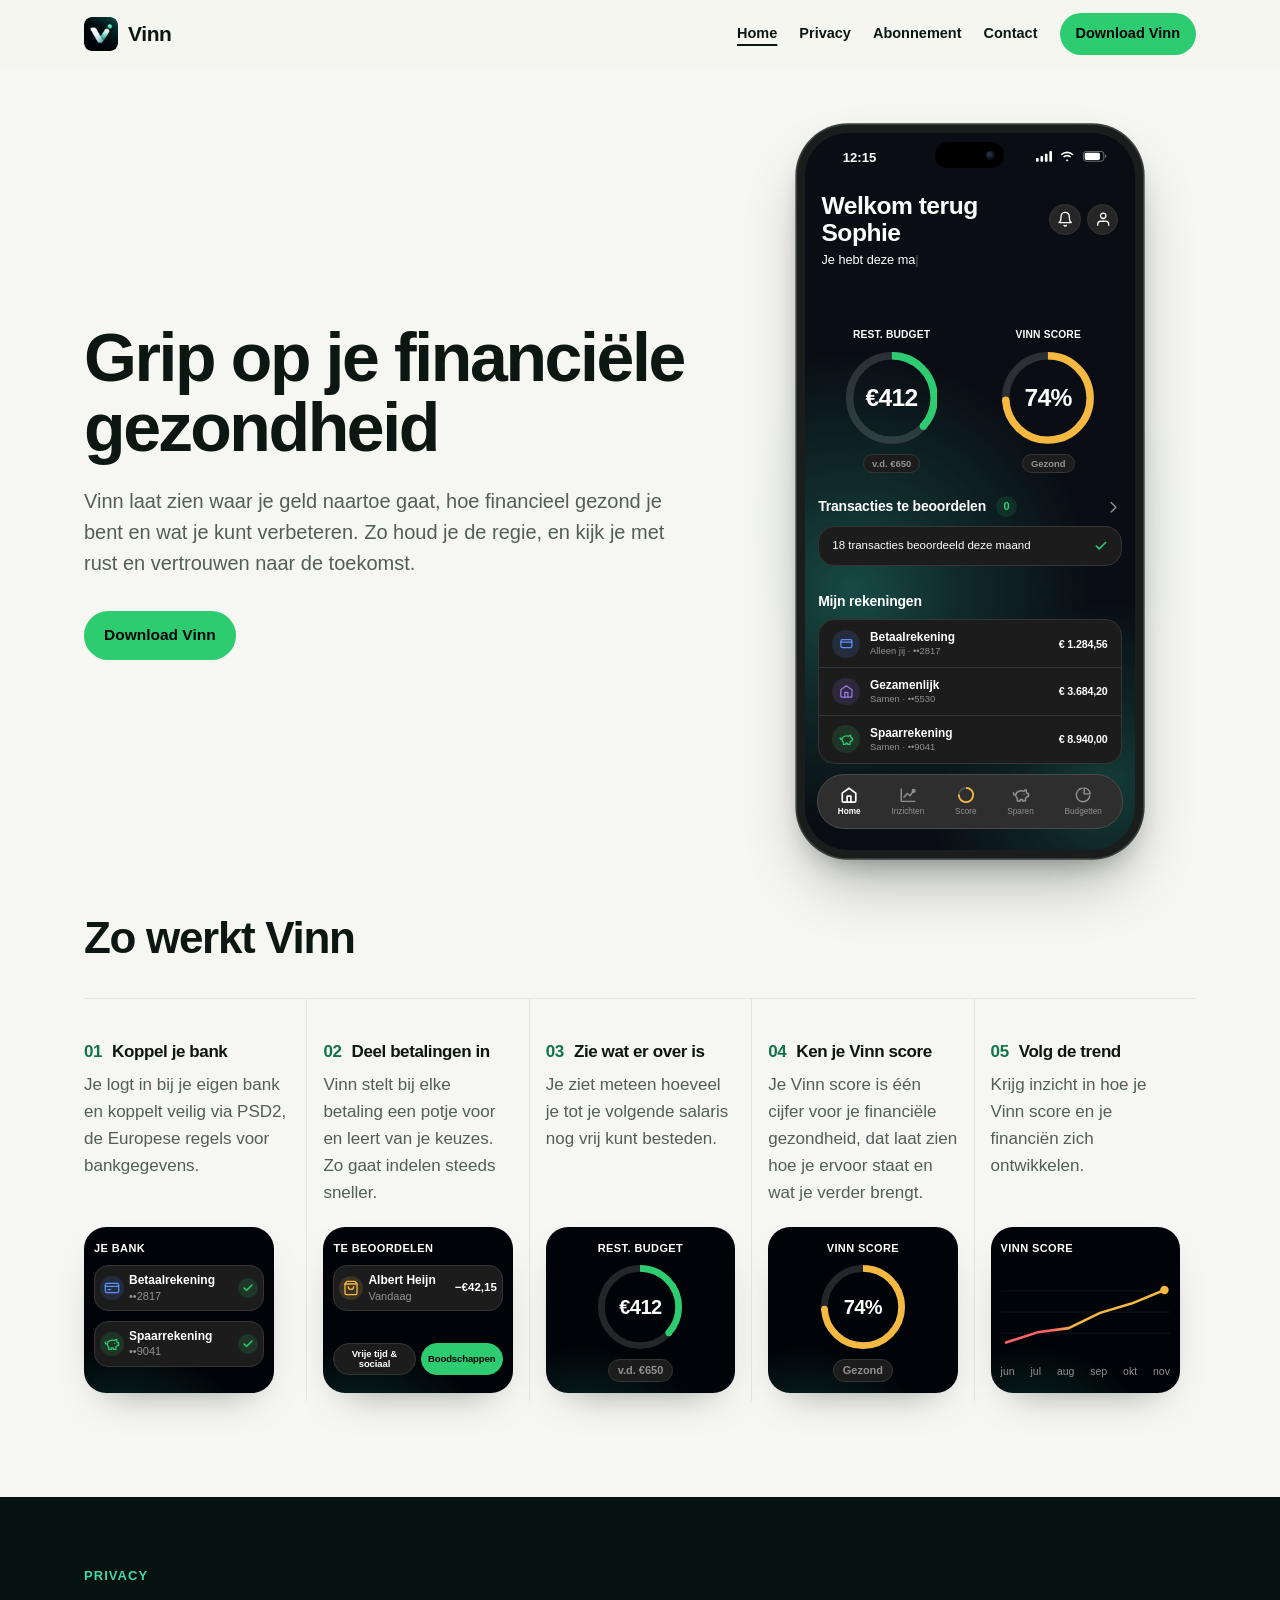
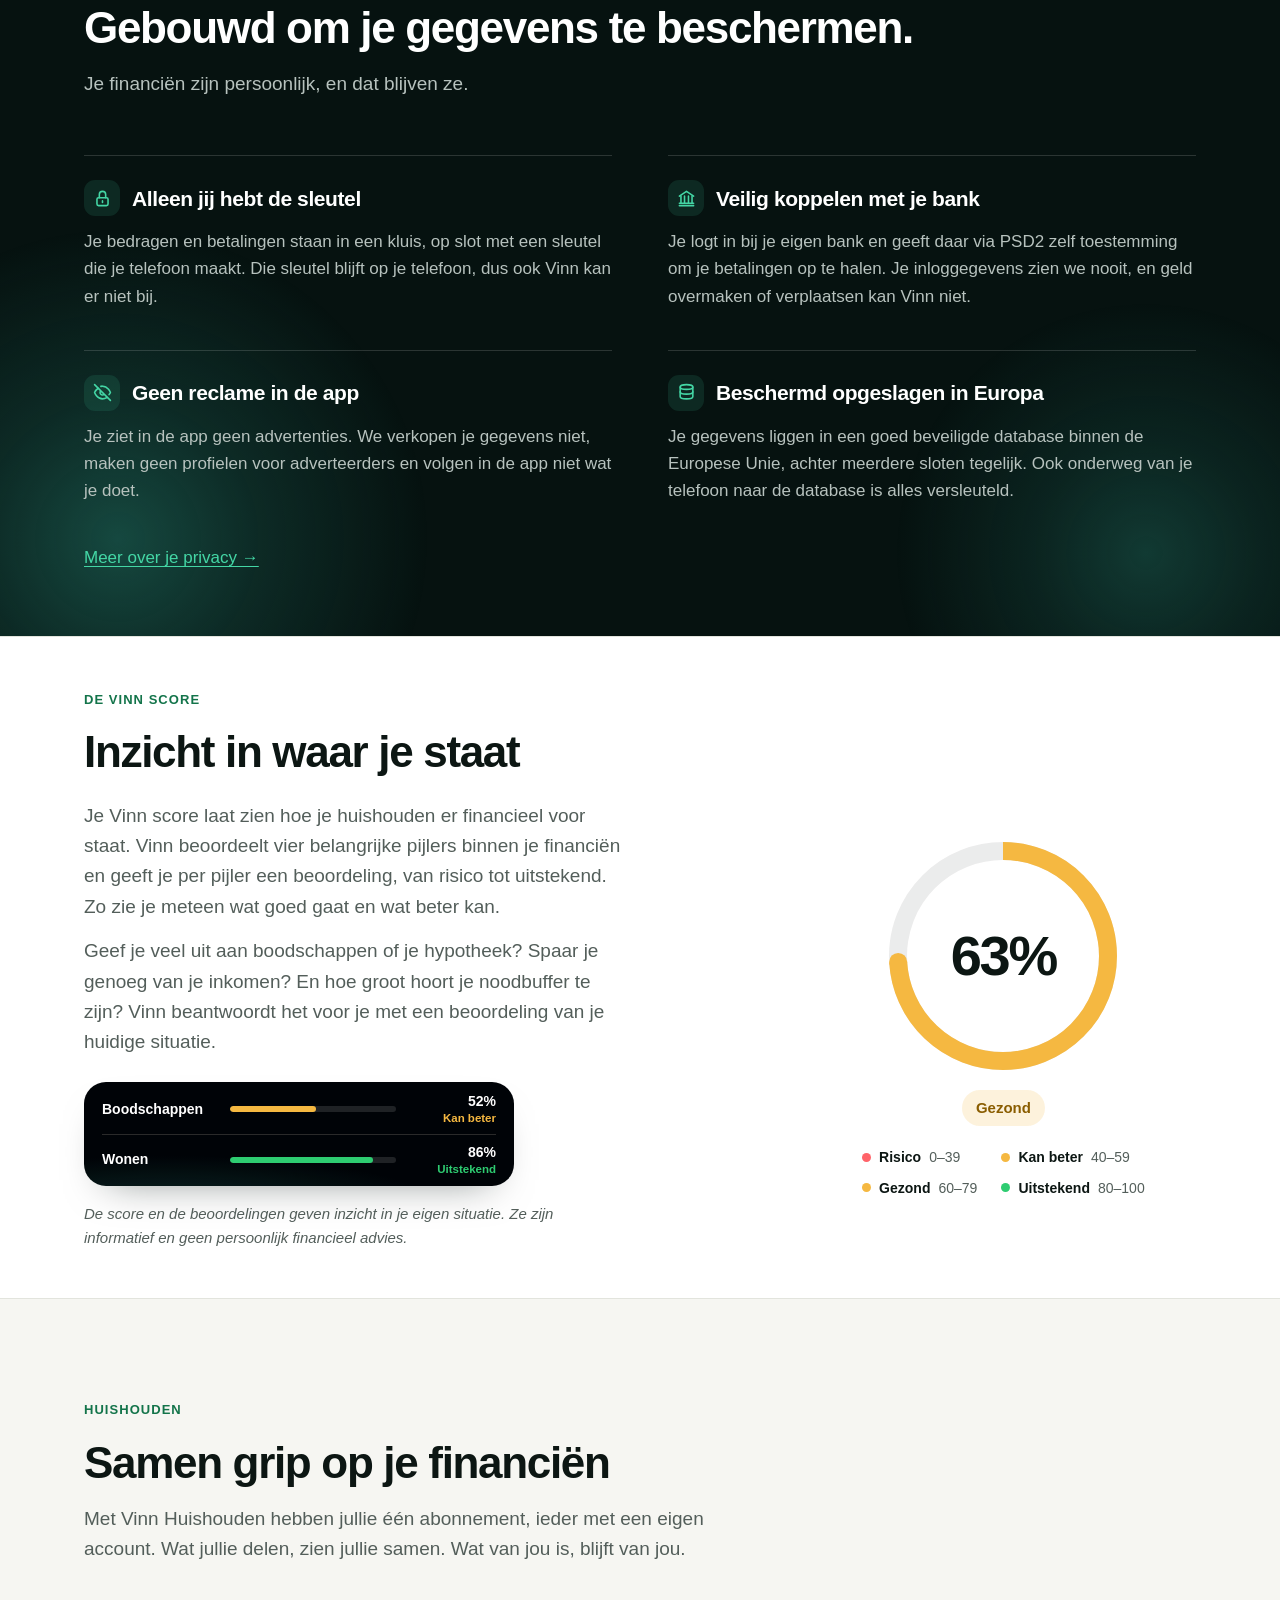
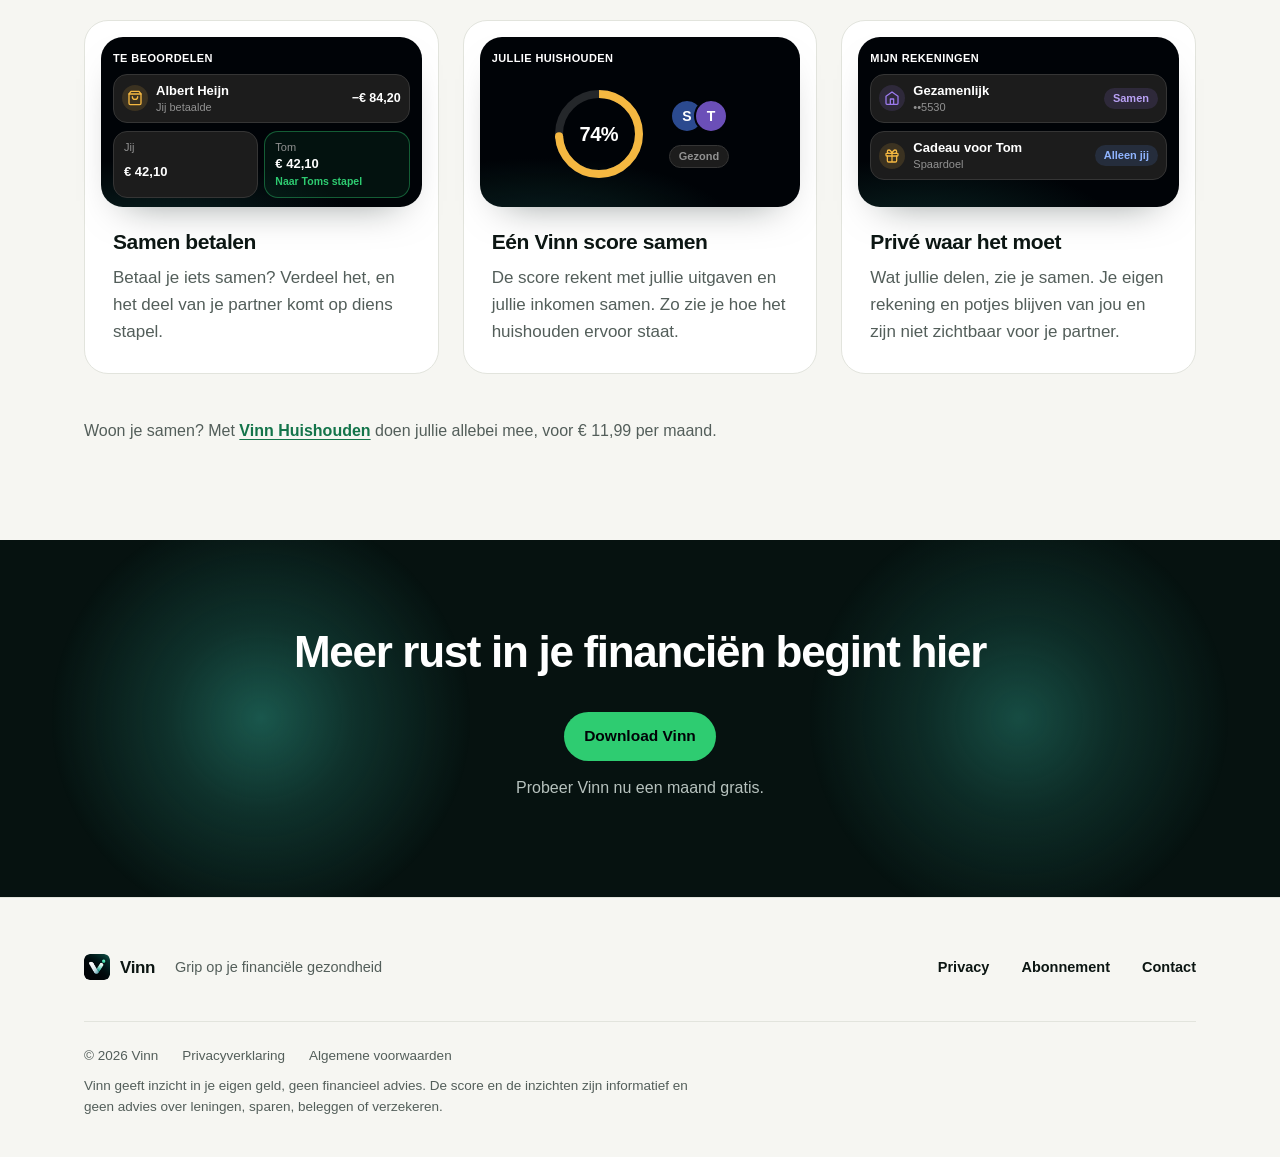
==== commit d84fc299: "Vinn score zonder streepje Co-Authored-By: Claude Opus 5.5 <noreply@anthropic.com>" ====
--- a/index.html
+++ b/index.html
@@ -6,7 +6,7 @@
     <title>Vinn – Financiële gezondheid</title>
     <meta
       name="description"
-      content="Vinn leest je betalingen in, helpt je ze in te delen en geeft je huishouden een Vinn-score van 0 tot 100."
+      content="Vinn leest je betalingen in, helpt je ze in te delen en geeft je huishouden een Vinn score van 0 tot 100."
     />
     <meta name="theme-color" content="#f6f6f2" />
     <link rel="icon" href="favicon.ico" sizes="48x48" />
@@ -89,7 +89,7 @@
                       <span class="pil">v.d. €650</span>
                     </div>
                     <div class="ringvak">
-                      <span class="kap">Vinn-score</span>
+                      <span class="kap">Vinn score</span>
                       <div class="ring">
                         <svg width="112" height="112" viewBox="0 0 112 112"><circle cx="56" cy="56" r="51.5" fill="none" stroke="#ffffff24" stroke-width="9"/><circle cx="56" cy="56" r="51.5" fill="none" stroke="#F5B841" stroke-width="9" stroke-linecap="butt" stroke-dasharray="239.5 400" transform="rotate(-90 56 56)"/><circle class="tip" cx="56" cy="56" r="51.5" fill="none" stroke="#F5B841" stroke-width="9" stroke-linecap="round" stroke-dasharray="0 400" stroke-dashoffset="-239.5" transform="rotate(-90 56 56)"/></svg>
                         <span>74%</span>
@@ -227,14 +227,14 @@
               </div>
             </div>
             <div class="stap">
-              <h3><span class="nr">04</span>Ken je Vinn-score</h3>
-              <p>
-                Je Vinn-score is één cijfer voor je financiële gezondheid, dat laat zien hoe je
+              <h3><span class="nr">04</span>Ken je Vinn score</h3>
+              <p>
+                Je Vinn score is één cijfer voor je financiële gezondheid, dat laat zien hoe je
                 ervoor staat en wat je verder brengt.
               </p>
-              <!-- Nagemaakt stukje van Home: het rondje met de Vinn-score. -->
+              <!-- Nagemaakt stukje van Home: het rondje met de Vinn score. -->
               <div class="mini mini-midden" aria-hidden="true">
-                <span class="mini-kop">Vinn-score</span>
+                <span class="mini-kop">Vinn score</span>
                 <div class="mini-ring">
                   <svg width="96" height="96" viewBox="0 0 112 112"><circle cx="56" cy="56" r="51.5" fill="none" stroke="#ffffff24" stroke-width="9" /><circle cx="56" cy="56" r="51.5" fill="none" stroke="#F5B841" stroke-width="9" stroke-linecap="butt" stroke-dasharray="239.5 400" transform="rotate(-90 56 56)" /><circle class="tip" cx="56" cy="56" r="51.5" fill="none" stroke="#F5B841" stroke-width="9" stroke-linecap="round" stroke-dasharray="0 400" stroke-dashoffset="-239.5" transform="rotate(-90 56 56)" /></svg>
                   <span>74%</span>
@@ -245,11 +245,11 @@
             <div class="stap">
               <h3><span class="nr">05</span>Volg de trend</h3>
               <p>
-                Krijg inzicht in hoe je Vinn-score en je financiën zich ontwikkelen.
+                Krijg inzicht in hoe je Vinn score en je financiën zich ontwikkelen.
               </p>
               <!-- Nagemaakt stukje van Inzichten: de score die maand na maand stijgt. -->
               <div class="mini" aria-hidden="true">
-                <span class="mini-kop">Vinn-score</span>
+                <span class="mini-kop">Vinn score</span>
                 <svg class="mini-lijn" viewBox="0 0 200 100" aria-hidden="true">
                   <!-- Rood (onder de 40) in juni en juli, vanaf augustus geel, zoals de kleuren van de score in de app. -->
                   <defs>
@@ -329,14 +329,14 @@
       <section class="score" id="score">
         <div class="binnen tweeluik">
           <div class="sectiekop">
-            <span class="label">De Vinn-score</span>
+            <span class="label">De Vinn score</span>
             <h2>Inzicht in waar je staat</h2>
             <p class="kort">
-              Je Vinn-score laat zien hoe je huishouden er financieel voor staat. Vinn
+              Je Vinn score laat zien hoe je huishouden er financieel voor staat. Vinn
               beoordeelt vier pijlers, van risico tot uitstekend.
             </p>
             <p class="lang">
-              Je Vinn-score laat zien hoe je huishouden er financieel voor staat. Vinn
+              Je Vinn score laat zien hoe je huishouden er financieel voor staat. Vinn
               beoordeelt vier belangrijke pijlers binnen je financiën en geeft je per pijler een
               beoordeling, van risico tot uitstekend. Zo zie je meteen wat goed gaat en wat beter
               kan.
@@ -432,7 +432,7 @@
                   </div>
                 </div>
               </div>
-              <h3>Eén Vinn-score samen</h3>
+              <h3>Eén Vinn score samen</h3>
               <p>
                 De score rekent met jullie uitgaven en jullie inkomen samen. Zo zie je hoe het
                 huishouden ervoor staat.
